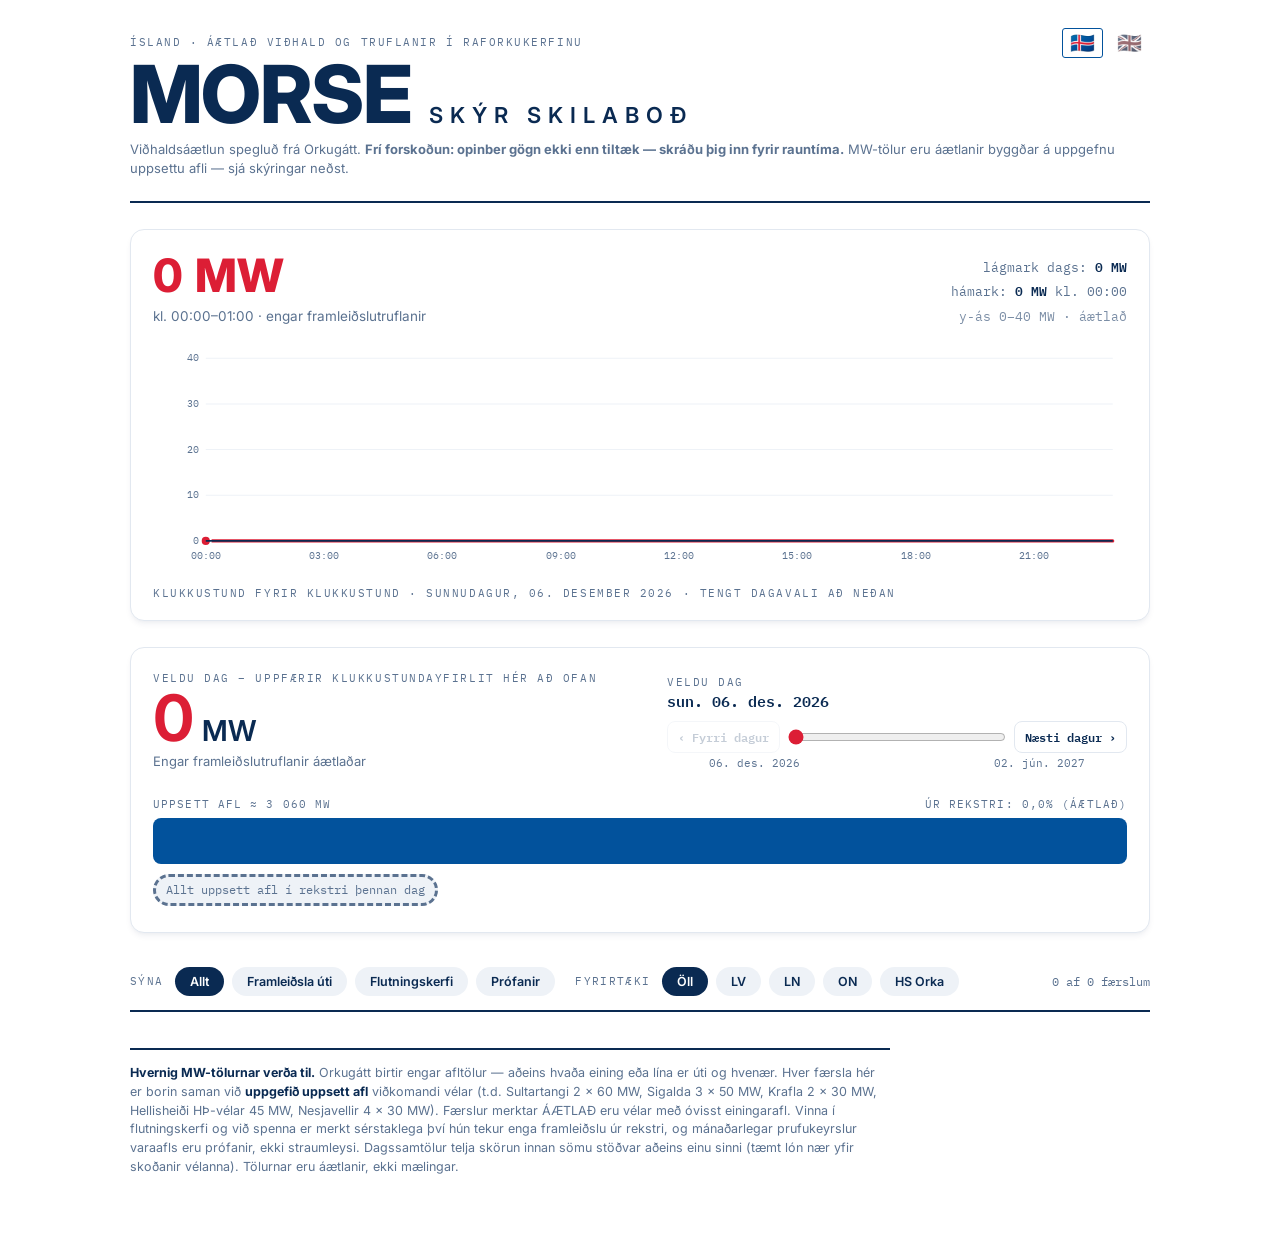
==== static/index.html @ d3d0fbfe "Add files via upload" ====
<!DOCTYPE html>
<html lang="en">
<head>
<meta charset="UTF-8">
<meta name="viewport" content="width=device-width, initial-scale=1.0">
<title>Morse — Skýr skilaboð</title>
<link rel="preconnect" href="https://fonts.googleapis.com">
<link href="https://fonts.googleapis.com/css2?family=Source+Serif+4:opsz,wght@8..60,600;8..60,700&family=Inter:wght@400;500;600;700;800&family=IBM+Plex+Mono:wght@400;500;600&display=swap" rel="stylesheet">
<style>
:root{
  /* Icelandic flag: blue #02529C, red #DC1E35, white */
  --ice:#FFFFFF;          /* white page background */
  --panel:#FFFFFF;        /* flag-white boxes */
  --basalt:#0A2A52;       /* dark blue text */
  --steam:#5B7290;        /* muted blue-grey text */
  --line:#E2E8F0;         /* soft neutral border */
  --line-soft:#EEF2F7;    /* even softer, for chart grids */
  --chip-bg:#EEF2F7;      /* unselected chip background */
  --hydro:#02529C;        /* flag blue */
  --hydro-soft:#EAF1FA;   /* softened blue tint for callouts */
  --magma:#DC1E35;        /* flag red */
  --magma-soft:#FCE9EC;   /* softened red tint for callouts */
  --moss:#02529C;         /* status accents fold into flag blue */
  --moss-soft:#EAF1FA;
  --shadow:0 4px 6px -1px rgba(10,42,82,.06),0 2px 4px -2px rgba(10,42,82,.04);
  --radius:14px;
  --mono:'IBM Plex Mono',monospace;
  --brand:'Source Serif 4',Georgia,serif;   /* logo wordmark only */
  --sans:'Inter',system-ui,-apple-system,sans-serif;
  --disp:'Inter',system-ui,-apple-system,sans-serif;  /* big glanceable numbers */
}
*{box-sizing:border-box;margin:0;padding:0}
html{scroll-behavior:smooth}
body{background:var(--ice);color:var(--basalt);font-family:var(--sans);font-size:16px;line-height:1.5}
.wrap{max-width:1060px;margin:0 auto;padding:0 20px 80px}

/* ---------- header ---------- */
header{padding:34px 0 22px;border-bottom:2px solid var(--basalt);position:relative}
.topbar{position:absolute;top:28px;right:0;display:flex;align-items:center;gap:14px;flex-wrap:wrap;justify-content:flex-end;max-width:78%}
.langsw{display:flex;gap:6px}
.langsw button{font-size:20px;line-height:1;padding:4px 7px;border:1.5px solid transparent;background:#fff;cursor:pointer;border-radius:3px;filter:grayscale(.65);opacity:.7}
.langsw button.on{border-color:var(--hydro);filter:none;opacity:1}
.langsw button:hover{filter:none;opacity:1}
.eyebrow{font-family:var(--mono);font-size:11px;letter-spacing:.14em;text-transform:uppercase;color:var(--steam)}
h1{display:flex;align-items:baseline;flex-wrap:wrap;column-gap:18px;row-gap:2px;margin-top:6px}
.logo-main{font-family:var(--disp);font-weight:800;font-size:clamp(40px,13vw,80px);line-height:.92;letter-spacing:-.02em;color:var(--basalt);white-space:nowrap}
.logo-sub{font-family:var(--disp);font-weight:600;font-size:clamp(12px,4.2vw,22px);letter-spacing:.32em;color:var(--basalt);text-transform:uppercase;white-space:nowrap}
.src{margin-top:8px;font-size:13px;color:var(--steam)}
.src a{color:var(--hydro)}

/* ---------- access controls (in header) ---------- */
.access{display:flex;flex-wrap:wrap;gap:8px;align-items:center}
.access .mode{font-family:var(--mono);font-size:11px;letter-spacing:.1em;text-transform:uppercase;padding:3px 9px}
.access .mode.free{background:var(--magma-soft);color:var(--magma);border:1px solid var(--magma)}
.access .mode.livem{background:var(--moss-soft);color:var(--moss);border:1px solid var(--moss)}
.access .msg{font-size:12.5px;color:var(--steam)}
.access input{font-family:var(--mono);font-size:12px;padding:6px 10px;border:1px solid var(--line);border-radius:8px;width:130px}
.access button{font-family:var(--mono);font-size:12px;font-weight:600;padding:6px 14px;border:1px solid var(--basalt);border-radius:8px;background:var(--basalt);color:#fff;cursor:pointer}
.access button:hover{background:var(--hydro);border-color:var(--hydro)}
.access .err{color:var(--magma);font-family:var(--mono);font-size:12px}

/* ---------- grid events (auto-narrated) ---------- */
.events{margin-top:26px;background:var(--panel);border:1px solid var(--line);border-radius:var(--radius);box-shadow:var(--shadow);padding:22px}
.events h2{font-family:var(--disp);font-size:20px;font-weight:700;margin-bottom:4px}
.events .sub{font-size:13px;color:var(--steam);margin-bottom:14px}
.evcard{border:1px solid var(--line);border-left:4px solid var(--magma);border-radius:8px;padding:14px 16px;margin-bottom:12px;background:#fff}
.evcard.rise{border-left-color:var(--hydro)}
.evcard .evhead{display:flex;flex-wrap:wrap;gap:10px;align-items:baseline;justify-content:space-between}
.evcard .evtitle{font-family:var(--disp);font-weight:700;font-size:21px}
.evcard.rise .evtitle b{color:var(--hydro)}
.evcard .evtitle b{color:var(--magma)}
.evcard .evtime{font-family:var(--mono);font-size:12px;color:var(--steam)}
.evcard .evbody{font-size:14px;margin-top:6px;line-height:1.55}
.evcard .evsnid{font-family:var(--mono);font-size:12.5px;margin-top:6px;color:var(--basalt)}
.evcard .evnote{margin-top:10px;font-size:13px;padding:12px 16px;border-radius:8px;background:var(--magma-soft);border-left:3px solid var(--magma)}
.evcard .evnote.pending{background:#F4F7FA;border-left-color:var(--line);color:var(--steam)}

/* ---------- notifications table ---------- */
.ntbl{margin-top:26px;background:var(--panel);border:1px solid var(--line);border-radius:var(--radius);box-shadow:var(--shadow);padding:22px}
.ntbl h2{font-family:var(--disp);font-size:20px;font-weight:700;margin-bottom:4px}
.ntbl .sub{font-size:13px;color:var(--steam);margin-bottom:12px}
.ntbl .scroll{max-height:340px;overflow-y:auto;border-top:1.5px solid var(--basalt)}
table.notifs{width:100%;border-collapse:collapse;font-size:13.5px}
table.notifs th{font-family:var(--mono);font-size:10.5px;letter-spacing:.08em;text-transform:uppercase;color:var(--steam);text-align:left;padding:8px 10px 6px;border-bottom:1px solid var(--line);position:sticky;top:0;background:var(--panel)}
table.notifs td{padding:7px 10px;border-bottom:1px solid var(--line);vertical-align:top}
table.notifs td.mono{font-family:var(--mono);font-size:12px;white-space:nowrap}
table.notifs td.lag{font-family:var(--mono);font-size:12px;white-space:nowrap;color:var(--magma);font-weight:600}
table.notifs td.lag.fast{color:var(--moss)}
table.notifs tr:hover td{background:var(--hydro-soft)}
.ntbl .foot2{font-size:11.5px;color:var(--steam);margin-top:8px}

/* ---------- live consumption panel ---------- */
.live{margin-top:26px;background:var(--panel);border:1px solid var(--line);border-radius:var(--radius);box-shadow:var(--shadow);padding:22px 22px 18px}
.live .big{font-family:var(--disp);font-weight:700;font-size:clamp(30px,5vw,44px);line-height:1;color:var(--hydro);font-variant-numeric:tabular-nums}
.live .big small{font-size:.42em;font-weight:600;color:var(--basalt)}
.lcons{fill:none;stroke:var(--hydro);stroke-width:3;stroke-linejoin:round;stroke-linecap:round}
.lconsarea{fill:var(--hydro);opacity:.08}
.notifline{stroke:var(--magma);stroke-width:1.5;stroke-dasharray:3 3}
.notifdot{fill:var(--magma);stroke:#fff;stroke-width:1.5;cursor:pointer}
.livedot{fill:var(--hydro);stroke:#fff;stroke-width:2;pointer-events:none}
.live .peak{font-family:var(--mono);font-size:12px;color:var(--steam);text-align:right}
.live .peak b{color:var(--hydro)}

/* ---------- hourly day profile ---------- */
.h48{margin-top:26px;background:var(--panel);border:1px solid var(--line);border-radius:var(--radius);box-shadow:var(--shadow);padding:22px 22px 18px}
.h48-head{display:flex;flex-wrap:wrap;gap:14px;align-items:flex-start;justify-content:space-between}
.belowchart{margin-top:12px}
.h48 .big{font-family:var(--disp);font-weight:700;font-size:clamp(30px,5vw,44px);line-height:1;color:var(--magma);font-variant-numeric:tabular-nums}
.h48 .big small{font-size:.42em;font-weight:600;color:var(--basalt)}
.h48 .peak{font-family:var(--mono);font-size:12px;color:var(--steam);text-align:right}
.h48 .peak b{color:var(--magma)}
.metric-row{display:flex;flex-wrap:wrap;justify-content:space-between;align-items:flex-start;gap:24px 32px}
.hero{min-width:230px}
.hero .val{font-family:var(--disp);font-weight:800;font-size:clamp(30px,4.8vw,46px);line-height:1;color:var(--basalt);font-variant-numeric:tabular-nums;white-space:nowrap}
.live .hero .val{color:var(--hydro)}
.h48 .hero .val{color:var(--magma)}
.hero .sub{font-family:var(--sans);font-size:13.5px;color:var(--steam);margin-top:8px}
.ctx{display:flex;flex-direction:column;gap:6px;text-align:right;font-family:var(--mono);font-size:12.5px;color:var(--steam);white-space:nowrap;padding-top:6px}
.ctx b{color:var(--basalt);font-weight:600;font-variant-numeric:tabular-nums}
.ctx .ctx-note{color:var(--steam);opacity:.8}
.chart-wrap{margin-top:14px;position:relative}
.chart-wrap svg{display:block;width:100%;height:auto}
.hgrid{stroke:var(--line-soft);stroke-width:1}
.larea{fill:var(--magma);opacity:.10}
.lpath{fill:none;stroke:var(--magma);stroke-width:3;stroke-linejoin:round;stroke-linecap:round}
.hhit{fill:transparent;cursor:crosshair}
.hdot{fill:var(--magma);stroke:#fff;stroke-width:2;pointer-events:none}
.axlbl{font-family:var(--mono);font-size:10px;fill:var(--steam)}
.aylbl{font-family:var(--mono);font-size:10px;fill:var(--steam)}
.daylbl{font-family:var(--mono);font-size:11px;font-weight:600;fill:var(--basalt);letter-spacing:.08em}
.htip{font-family:var(--mono);font-size:12.5px;margin-top:10px;min-height:20px;color:var(--basalt)}
.htip b{color:var(--magma)}
.htip .stns{color:var(--steam)}

/* ---------- scrubber panel ---------- */
.now{margin-top:26px;background:var(--panel);border:1px solid var(--line);border-radius:var(--radius);box-shadow:var(--shadow);padding:22px 22px 26px}
.now-head{display:flex;flex-wrap:wrap;gap:18px;align-items:flex-end;justify-content:space-between}
.readout .lbl{font-family:var(--mono);font-size:11px;letter-spacing:.14em;text-transform:uppercase;color:var(--steam)}
.readout .big{font-family:var(--disp);font-weight:700;font-size:clamp(40px,7vw,64px);line-height:1;color:var(--magma);font-variant-numeric:tabular-nums}
.readout .big small{font-size:.45em;font-weight:600;color:var(--basalt)}
.readout .sub{font-size:13px;color:var(--steam);margin-top:2px}
.scrub{flex:1;min-width:260px;max-width:460px}
.scrub .date{font-family:var(--mono);font-weight:600;font-size:15px}
.scrub input[type=range]{width:100%;margin-top:8px;accent-color:var(--magma);cursor:pointer}
.scrub .ends{display:flex;justify-content:space-between;font-family:var(--mono);font-size:11px;color:var(--steam);margin-top:2px;padding:0 42px}
.sliderline{display:flex;align-items:center;gap:8px;margin-top:8px}
.sliderline input[type=range]{flex:1;margin:0;accent-color:var(--magma);cursor:pointer}
.stepbtn{font-family:var(--mono);font-weight:600;font-size:12px;line-height:1;padding:0 10px;height:32px;white-space:nowrap;border:1px solid var(--line);border-radius:8px;background:#fff;color:var(--basalt);cursor:pointer;flex:none}
.stepbtn:hover{border-color:var(--magma);color:var(--magma)}
.stepbtn:active{background:var(--magma-soft)}
.stepbtn:disabled{opacity:.35;cursor:default;border-color:var(--line);color:var(--steam)}

/* capacity band — the signature */
.band-lbl{display:flex;justify-content:space-between;font-family:var(--mono);font-size:11px;letter-spacing:.1em;text-transform:uppercase;color:var(--steam);margin:24px 0 6px}
.band{position:relative;height:46px;background:var(--hydro);border-radius:8px;overflow:hidden}
.band .seg{position:absolute;top:0;height:100%;background:var(--magma);transition:left .25s,width .25s}
.band .seg:hover{filter:brightness(1.1)}
.band-legend{display:flex;flex-wrap:wrap;gap:8px;margin-top:10px}
.band-legend .chip{font-family:var(--mono);font-size:12px;padding:4px 10px;border-radius:9999px;background:var(--chip-bg);transition:opacity .25s}
.band-legend .chip b{color:var(--magma)}
.band-legend .none{color:var(--steam);border-style:dashed}

/* ---------- filters ---------- */
.filters{display:flex;flex-wrap:wrap;gap:8px;margin:34px 0 14px;align-items:center}
.filters .flbl{font-family:var(--mono);font-size:11px;letter-spacing:.12em;text-transform:uppercase;color:var(--steam);margin-right:4px}
.fbtn{font-family:var(--sans);font-weight:600;font-size:12.5px;padding:7px 15px;border:none;border-radius:9999px;background:var(--chip-bg);color:var(--basalt);cursor:pointer;transition:background .15s,color .15s}
.fbtn:hover{background:var(--hydro-soft)}
.fbtn.on{background:var(--basalt);color:#fff}
.fbtn.on:hover{background:var(--basalt)}
.count{margin-left:auto;font-family:var(--mono);font-size:12px;color:var(--steam)}

/* ---------- outage list ---------- */
.list{border-top:2px solid var(--basalt)}
.row{display:grid;grid-template-columns:86px 1fr 200px;gap:16px;padding:14px 0;border-bottom:1px solid var(--line);background:transparent;transition:background .15s}
.row:hover{background:var(--hydro-soft)}
.row.dim{opacity:.45}
.kks{font-family:var(--mono)}
.kks .code{display:inline-block;font-weight:600;font-size:14px;padding:2px 7px;background:var(--basalt);color:#fff}
.kks .nm{display:block;font-size:11px;color:var(--steam);margin-top:5px;line-height:1.3}
.mid .t{font-weight:600;font-size:15px}
.mid .when{font-family:var(--mono);font-size:12.5px;color:var(--steam);margin-top:3px}
.mid .when b{color:var(--basalt);font-weight:500}
.tags{margin-top:7px;display:flex;flex-wrap:wrap;gap:6px}
.tag{font-family:var(--mono);font-size:10.5px;letter-spacing:.05em;text-transform:uppercase;padding:3px 8px;border-radius:6px;color:var(--steam);background:var(--chip-bg)}
.tag.live{border-color:var(--moss);color:var(--moss);background:var(--moss-soft)}
.tag.done{border-color:var(--line);color:var(--steam);text-decoration:line-through}
.mw{text-align:right}
.mw .val{font-family:var(--disp);font-weight:800;font-size:24px;line-height:1;font-variant-numeric:tabular-nums}
.mw .val.out{color:var(--magma)}
.mw .val.zero{color:var(--steam);font-size:15px;font-weight:600}
.mw .why{display:block;font-size:11.5px;color:var(--steam);margin-top:4px;line-height:1.35}
.mw .est{font-family:var(--mono);font-size:10px;color:var(--magma);letter-spacing:.06em}
.mw .cap{font-family:var(--mono);font-size:10.5px;color:var(--steam);margin-top:2px}

.foot{margin-top:36px;padding-top:14px;border-top:2px solid var(--basalt);font-size:12.5px;color:var(--steam);max-width:760px}
.foot b{color:var(--basalt)}

@media(max-width:840px){
  .topbar{position:static;margin-top:12px;justify-content:flex-start;max-width:100%}
}
@media(max-width:680px){
  .row{grid-template-columns:70px 1fr;grid-template-rows:auto auto}
  .mw{grid-column:2;text-align:left;margin-top:4px}
  .now-head{flex-direction:column;align-items:stretch}
}
@media(prefers-reduced-motion:reduce){*{transition:none!important}}
</style>
</head>
<body>
<div class="wrap">

<header>
  <div class="topbar">
    <div class="access" id="accessBar" style="display:none">
      <span class="mode" id="accessMode">…</span>
      <span class="msg" id="accessMsg"></span>
      <span id="loginBox" style="display:none">
        <input type="password" id="pw" placeholder="aðgangsorð">
        <button id="loginBtn">Opna rauntíma</button>
        <span class="err" id="loginErr"></span>
      </span>
      <button id="logoutBtn" class="lgout" style="display:none">Útskrá</button>
    </div>
    <div class="langsw"><button id="langIS" title="Íslenska">🇮🇸</button><button id="langEN" title="English">🇬🇧</button></div>
  </div>
  <div class="eyebrow" data-i18n="eyebrow"></div>
  <h1><div class="logo-main" id="mt1">MORSE</div><div class="logo-sub" id="mt2">SKÝR SKILABOÐ</div></h1>
  <div class="src"><span data-i18n="src1"></span> <b id="stamp">…</b> <span data-i18n="src2"></span></div>
</header>

<section class="live" id="livePanel" style="display:none">
  <div class="metric-row">
    <div class="hero">
      <div class="val" id="liveHeroVal">–</div>
      <div class="sub" id="liveHeroSub"></div>
    </div>
    <div class="ctx" id="liveCtx"></div>
  </div>
  <div class="chart-wrap" id="liveWrap"></div>
  <div class="eyebrow belowchart"><span data-i18n="liveEye1"></span> <span style="color:var(--magma)">◆</span> <span data-i18n="liveEye2"></span></div>
</section>

<section class="events" id="eventsPanel" style="display:none">
  <h2 data-i18n="evH2"></h2>
  <div class="sub" data-i18n="evSub"></div>
  <div id="evCards"></div>
</section>

<section class="ntbl" id="notifPanel" style="display:none">
  <h2 data-i18n="ntH2"></h2>
  <div class="sub" data-i18n="ntSub"></div>
  <div class="scroll"><table class="notifs"><thead>
    <tr><th data-i18n="thOcc"></th><th data-i18n="thPub"></th><th data-i18n="thLag"></th><th data-i18n="thNot"></th></tr>
  </thead><tbody id="notifRows"></tbody></table></div>
  <div class="foot2" id="notifFoot"></div>
</section>

<section class="h48">
  <div class="metric-row">
    <div class="hero">
      <div class="val" id="h48HeroVal">–</div>
      <div class="sub" id="h48HeroSub"></div>
    </div>
    <div class="ctx" id="h48Ctx"></div>
  </div>
  <div class="chart-wrap" id="chartWrap"></div>
  <div class="eyebrow belowchart"><span data-i18n="hourly1"></span> <span id="h48from"></span><span data-i18n="hourly2"></span></div>
</section>

<section class="now">
  <div class="now-head">
    <div class="readout">
      <div class="lbl" data-i18n="dayPanelLbl"></div>
      <div class="big"><span id="mwOut">0</span><small> MW</small></div>
      <div class="sub" id="mwSub"></div>
    </div>
    <div class="scrub">
      <div class="lbl" style="font-family:var(--mono);font-size:11px;letter-spacing:.14em;text-transform:uppercase;color:var(--steam)" data-i18n="pickDay"></div>
      <div class="date" id="dateLbl"></div>
      <div class="sliderline">
        <button class="stepbtn" id="dayPrev" data-i18n="prevDay"></button>
        <input type="range" id="daySlider" min="0" max="178" value="0" aria-label="Select date">
        <button class="stepbtn" id="dayNext" data-i18n="nextDay"></button>
      </div>
      <div class="ends"><span id="endL"></span><span id="endR"></span></div>
    </div>
  </div>

  <div class="band-lbl"><span data-i18n="installed"></span><span id="bandPct"></span></div>
  <div class="band" id="band" role="img" aria-label="Share of national installed capacity offline"></div>
  <div class="band-legend" id="bandLegend"></div>
</section>

<div class="filters" id="filters">
  <span class="flbl" data-i18n="showLbl"></span>
  <button class="fbtn on" data-f="all" data-i18n="fAll"></button>
  <button class="fbtn" data-f="gen" data-i18n="fGen"></button>
  <button class="fbtn" data-f="grid" data-i18n="fGrid"></button>
  <button class="fbtn" data-f="test" data-i18n="fTest"></button>
  <span class="flbl" style="margin-left:12px" data-i18n="coLbl"></span>
  <button class="fbtn on" data-c="all" data-i18n="fAllCo"></button>
  <button class="fbtn" data-c="LV">LV</button>
  <button class="fbtn" data-c="LN">LN</button>
  <button class="fbtn" data-c="ON">ON</button>
  <button class="fbtn" data-c="HSO">HS Orka</button>
  <span class="count" id="count"></span>
</div>

<div class="list" id="list"></div>

<div class="foot" id="bigFoot"></div>

</div>
<script>
/* ---------------- i18n: Icelandic default, English via flag ---------------- */
let LANG=(function(){try{return localStorage.getItem("morse_lang")||"is"}catch(e){return "is"}})();
const LOC=()=>LANG==="is"?"is-IS":"en-GB";
const IS_MONTHS=["janúar","febrúar","mars","apríl","maí","júní","júlí","ágúst","september","október","nóvember","desember"];
const IS_MONTHS_SHORT=["jan.","feb.","mar.","apr.","maí","jún.","júl.","ágú.","sep.","okt.","nóv.","des."];
const IS_WEEKDAYS=["sunnudagur","mánudagur","þriðjudagur","miðvikudagur","fimmtudagur","föstudagur","laugardagur"];
const IS_WEEKDAYS_SHORT=["sun.","mán.","þri.","mið.","fim.","fös.","lau."];
const hh2=n=>String(n).padStart(2,"0");
/* Manual Icelandic formatter — browsers here have proven unreliable at
   rendering is-IS month names (they fall back to English "Jul" etc.),
   so Icelandic dates are always built by hand instead of trusting
   toLocaleDateString/toLocaleString for month/weekday names. */
function fmtDate(d,opts={}){
 if(LANG!=="is"){
  if(opts.hour){const o={...opts,hour:"2-digit",minute:"2-digit",hour12:false};return d.toLocaleString(LOC(),o);}
  return d.toLocaleDateString(LOC(),opts);
 }
 const parts=[];
 if(opts.weekday==="long")parts.push(IS_WEEKDAYS[d.getDay()]+",");
 else if(opts.weekday==="short")parts.push(IS_WEEKDAYS_SHORT[d.getDay()]);
 const day=opts.day==="2-digit"?hh2(d.getDate()):d.getDate();
 const month=opts.month==="long"?IS_MONTHS[d.getMonth()]:IS_MONTHS_SHORT[d.getMonth()];
 parts.push(`${day}.`,month);
 if(opts.year)parts.push(String(d.getFullYear()));
 let s=parts.join(" ");
 if(opts.hour)s+=(opts.year?",":"")+" kl. "+hh2(d.getHours())+":"+hh2(d.getMinutes());
 return s;
}
function fmtTime(d){return LANG==="is"?hh2(d.getHours())+":"+hh2(d.getMinutes()):d.toLocaleTimeString(LOC(),{hour:"2-digit",minute:"2-digit",hour12:false});}
/* Manual number formatter — same rationale as fmtDate: don't trust the
   browser's is-IS number grouping. Icelandic uses "." for thousands and
   "," for the decimal mark (the opposite of English). */
function fmtNum(value,decimals=0){
 if(value==null||isNaN(value))return "–";
 const neg=value<0; value=Math.abs(value);
 const [intPart,decPart]=value.toFixed(decimals).split(".");
 const grouped=intPart.replace(/\B(?=(\d{3})+(?!\d))/g, LANG==="is"?".":",");
 const out=grouped+(decPart?(LANG==="is"?",":".")+decPart:"");
 return (neg?"-":"")+out;
}
const I18N={ /* [íslenska, English] */
 eyebrow:["Ísland · áætlað viðhald og truflanir í raforkukerfinu","Iceland · planned grid & plant outages"],
 src1:["Viðhaldsáætlun spegluð frá Orkugátt.","Outage schedule mirrored from the Orkugátt portal ·"],
 src2:["MW-tölur eru áætlanir byggðar á uppgefnu uppsettu afli — sjá skýringar neðst.","MW impact figures are added estimates from publicly listed unit capacities — see notes below."],
 ntH2:["Tilkynningar stjórnstöðvar — atvik og birting","Control-room events — occurred vs published"],
 ntSub:["Tilkynningar frá stjórnstöð Landsnets · „Töf“ sýnir hve langan tíma tók að birta atvikið á vef þeirra (mælt af vöktun þessarar síðu).","Tilkynningar frá stjórnstöð · \"Lag\" is how long Landsnet took to publish the event on their page (measured by this site's monitor)."],
 thOcc:["Atvik","Occurred"],thPub:["Birt","Published"],thLag:["Töf","Lag"],thNot:["Tilkynning","Notification"],
 notifFoot:["Færslur eldri en vöktunin sjálf sýna innlestrartíma safnsins sem „birt“ og töf þeirra er því ekki marktæk.","Entries older than the monitor itself show the archive-import moment as \"published\", so their lag is not meaningful."],
 notifFootDelayed:["Frí forskoðun: atvik birtast aðeins þegar þau eru orðin eldri en","Free preview: events shown only once older than"],
 hoursWord:["klst.","hours"],
 liveEye1:["Heildarflutningur · rauntími · síðustu 12 klst ·","Heildarflutningur · live · last 12 hours ·"],
 liveEye2:["= tilkynning frá stjórnstöð","= control-room notification"],
 liveUnit:["MW heildarflutningur","MW total flow"],
 ltipDefault:["Færðu músina yfir línuna fyrir gildi · yfir ◆ fyrir tilkynningu.","Hover the line for values · hover a ◆ for the notification."],
 hourly1:["Klukkustund fyrir klukkustund ·","Hour by hour ·"],
 hourly2:[" · tengt dagavali að neðan"," · linked to the day picker below"],
 peakUnit:["MW hámark úr rekstri","MW peak offline"],
 htipDefault:["Færðu músina yfir línuna fyrir sundurliðun eftir klukkustundum.","Hover the line for the hourly breakdown."],
 dayPanelLbl:["Veldu dag – uppfærir klukkustundayfirlit hér að ofan","Pick a day — updates the hourly view above"],
 pickDay:["Veldu dag","Pick a day"],
 prevDay:["‹ Fyrri dagur","‹ Previous day"],nextDay:["Næsti dagur ›","Next day ›"],
 installed:["Uppsett afl ≈ 3 060 MW","Installed capacity ≈ 3 060 MW"],
 showLbl:["Sýna","Show"],fAll:["Allt","All"],fGen:["Framleiðsla úti","Generation offline"],
 fGrid:["Flutningskerfi","Grid / transmission"],fTest:["Prófanir","Tests & trials"],
 coLbl:["Fyrirtæki","Company"],fAllCo:["Öll","All"],
 sys_V:["Vinnsla","Generation"],sys_F:["Flutningur","Transmission"],sys_D:["Dreifing","Distribution"],sys_B:["Blandað","Mixed"],
 st_live:["Hafin","In progress"],st_prep:["Í undirbúningi","In preparation"],st_prepdone:["Undirbúningi lokið","Prep complete"],st_done:["Lokið","Finished"],
 why_grid:["Vinna í flutningskerfi — engin framleiðsla úti","Grid work — no generation offline"],
 why_dist:["Vinna í dreifikerfi — engin framleiðsla úti","Distribution work — no generation offline"],
 why_xfmr:["Spennir / rofabúnaður — ekki bein framleiðsluskerðing","Transformer / switchgear — no direct generation loss"],
 why_test:["Prufukeyrsla varaafls — ekki straumleysi","Backup-generator test run — not an outage"],
 why_trial:["Vél í prófunarrekstri — afl á leið til baka","Unit in trial operation — capacity being returned"],
 stationOff:["Öll stöðin úr rekstri","Entire station offline"],
 unitOff:["Vél úr rekstri","Generating unit offline"],
 mwUnknown:["MW óþekkt","MW unknown"],
 unknownWhy:["Framleiðsluvinna — vél ekki auðkennd; utan samtalna","Generation work — unit not identified; excluded from totals"],
 estLabel:["ÁÆTLAÐ · afl vélar óvíst","EST · unit rating uncertain"],
 stationTotal:["uppsett afl stöðvar","station total"],
 ofWord:["af","of"],entriesWord:["færslum","entries"],
 u_h:["klst","h"],u_days:["dagar","days"],u_months:["mán","months"],u_min:["mín","min"],
 allInService:["Allt uppsett afl í rekstri þennan dag","All generating capacity in service on this day"],
 offlinePct:["úr rekstri","offline"],estWord:["áætlað","est."],
 stationsAffected:["stöðvar fyrir áhrifum · áætlanir","stations affected · estimates"],
 stationAffected1:["stöð fyrir áhrifum · áætlanir","station affected · estimates"],
 noGenSched:["Engar framleiðslutruflanir áætlaðar","No generation outages scheduled"],
 dayLow:["lágmark dags","day low"],peakWord:["hámark","peak"],atWord:["kl.","at"],yaxis:["y-ás","y-axis"],
 low12:["12 klst. lágmark","12 h low"],high12:["12 klst. hámark","12 h high"],updatedWord:["uppfært","updated"],
 notif1:["tilkynning","notification"],notifN:["tilkynningar","notifications"],
 mwOffline:["MW úr rekstri","MW offline"],noGenOut:["engar framleiðslutruflanir","no generation outages"],
 totalFlow:["MW heildarflutningur","MW total flow"],
 staleWarn1:["⚠ síðasta mæling","⚠ last reading"],staleWarn2:["gömul — gagnaveita gæti verið frosin","old — feed may be frozen"],
 preview1:["FRÍ FORSKOÐUN — seinkað um","FREE PREVIEW — delayed"],preview2:["klst · skráðu þig inn fyrir rauntíma","h · log in for live"],
 modeFree:["FRÍ FORSKOÐUN","FREE PREVIEW"],modeLive:["RAUNTÍMI","LIVE"],
 msgLive:["Þú sérð rauntímagögn.","You are seeing real-time data."],
 msgFree1:["Öll gögn á síðunni eru seinkuð um","All data on this page is delayed"],
 msgFree2:["klst. Opnaðu fyrir rauntíma:","hours. Unlock for live data:"],
 pwPlaceholder:["aðgangsorð","access password"],unlockBtn:["Opna rauntíma","Unlock live"],logoutBtn:["Útskrá","Log out"],
 wrongPw:["rangt aðgangsorð","wrong password"],loginUnavail:["innskráning ekki tiltæk","login unavailable"],
 archImport:["(safnhleðsla)","(archive import)"],
 stampDelayed:["FRÍ FORSKOÐUN (72 klst seinkun) · ","FREE PREVIEW (72 h delay) · "],
 stampFetched:["Gögn uppfærð","data fetched"],
 stampNoPublic:["Frí forskoðun: opinber gögn ekki enn tiltæk — skráðu þig inn fyrir rauntíma.","Free preview: public outage data not yet available — log in for live."],
 stampFallback:["Innbyggt afrit frá 6. júlí 2026 (data.json ekki tiltækt).","Built-in snapshot of 06 Jul 2026 (live data.json unavailable)."],
 heroLiveLbl:["Heildarflutningur á rauntíma","Total flow, live"],
 heroAtLbl:["Heildarflutningur","Total flow"],
 refValueLbl:["Viðmiðunargildi","Reference value"],
 evH2:["Atburðir í kerfinu — sjálfvirk greining","Grid events — automatic analysis"],
 evSub:["Skyndilegar breytingar (≥29 MW á 5 mín) greindar sjálfkrafa út frá heildarflutningi og flutningssniðum kerfisins, tengdar tilkynningum stjórnstöðvar þegar þær birtast.","Sudden changes (≥29 MW in 5 min) detected automatically from total flow and the grid\u2019s transmission-corridor (snið) cuts, linked to control-room notifications when they appear."],
 evDrop:["Fall","Drop"],evRise:["Hækkun","Rise"],
 evOver:["á","over"],evMin:["mín","min"],
 evMovers:["Mest hreyfing","Largest movers"],
 evLockstep:["hreyfðust samstíga — bendir til einnar stórrar flutningsleiðar","moved in lockstep — points to a single large transfer path"],
 evReversal:["snerist við","reversed direction"],
 evMagSmelter:["Stærðargráða: stóriðja eða stór virkjunareining","Magnitude: smelter-class load or a major generating unit"],
 evMagUnit:["Stærðargráða: stór eining eða álagsþrep","Magnitude: a large unit or load step"],
 evRecovered:["Kerfið jafnaði sig á","System recovered in"],
 evNotifMatch:["Tilkynning stjórnstöðvar","Control-room notification"],
 evNotifLag:["birt","published"],evLater:["síðar","later"],
 evNoNotif:["Engin tilkynning frá Landsneti enn um þennan atburð","No Landsnet notification about this event yet"],
 foot:["<b>Hvernig MW-tölurnar verða til.</b> Orkugátt birtir engar afltölur — aðeins hvaða eining eða lína er úti og hvenær. Hver færsla hér er borin saman við <b>uppgefið uppsett afl</b> viðkomandi vélar (t.d. Sultartangi 2 × 60 MW, Sigalda 3 × 50 MW, Krafla 2 × 30 MW, Hellisheiði HÞ-vélar 45 MW, Nesjavellir 4 × 30 MW). Færslur merktar <span class=\"est\">ÁÆTLAÐ</span> eru vélar með óvisst einingarafl. Vinna í flutningskerfi og við spenna er merkt sérstaklega því hún tekur enga framleiðslu úr rekstri, og mánaðarlegar prufukeyrslur varaafls eru prófanir, ekki straumleysi. Dagssamtölur telja skörun innan sömu stöðvar aðeins einu sinni (tæmt lón nær yfir skoðanir vélanna). Tölurnar eru áætlanir, ekki mælingar.",
  "<b>How the MW labels are made.</b> Orkugátt itself publishes no power figures — only which unit or line is out and when. Each entry here is matched against the <b>publicly listed installed capacity</b> of the affected generating unit (e.g. Sultartangi 2 × 60 MW, Sigalda 3 × 50 MW, Krafla 2 × 30 MW, Hellisheiði HP units 45 MW, Nesjavellir 4 × 30 MW). Entries marked <span class=\"est\">EST</span> are units whose individual rating is uncertain. Transmission-line and transformer work is labelled separately because it removes no generation, and monthly backup-generator runs are tests, not outages. The daily total de-duplicates overlapping work at the same station (a drained reservoir already covers its units' inspections). Values are planning estimates, not measurements."]
};
const t=k=>(I18N[k]||["??","??"])[LANG==="is"?0:1];
function applyLang(){
 document.documentElement.lang=LANG;
 document.querySelectorAll("[data-i18n]").forEach(el=>{el.textContent=t(el.dataset.i18n)});
 const f=document.getElementById("bigFoot");if(f)f.innerHTML=t("foot");
 const pw=document.getElementById("pw");if(pw)pw.placeholder=t("pwPlaceholder");
 const lb=document.getElementById("loginBtn");if(lb)lb.textContent=t("unlockBtn");
 const lo=document.getElementById("logoutBtn");if(lo)lo.textContent=t("logoutBtn");
 document.getElementById("langIS").classList.toggle("on",LANG==="is");
 document.getElementById("langEN").classList.toggle("on",LANG==="en");
}
function setLang(l){
 LANG=l;try{localStorage.setItem("morse_lang",l)}catch(e){}
 applyLang();renderAccessTexts();renderList();loadNotifTable();loadLive();loadEvents();
}
document.getElementById("langIS").onclick=()=>setLang("is");
document.getElementById("langEN").onclick=()=>setLang("en");
applyLang();

/* ---------------- data ---------------- */
const NAMES={SUL:"Sultartangi",KRA:"Krafla",VAF:"Vatnsfell",SVA:"Svartsengi",VM5:"Vestm.–strengur 5",VM4:"Vestm.–strengur 4",FL4:"Fljótsdalslína 4",TO1:"Þorlákshafnarlína 1",NE1:"Nesjavallalína 1",HEL:"Hellisheiði",HAM:"Hamranes",BUR:"Búrfell",LJO:"Ljósafoss",REY:"Reykjanes",STU:"Stuðlar",SIG:"Sigalda",SI3:"Sigöldulína 3",BOL:"Bolungarvík",DAL:"Dalvík",KOP:"Kópasker",VEM:"Vestmannaeyjar",VOG:"Vogaskeið",RIM:"Rimakot",GEH:"Geitháls",VP1:"Vopnafjarðarlína 1",BAK:"Bakki",LF1:"Lagarfosslína 1",NES:"Nesjavellir",HO1:"Hólalína 1",MJ1:"Mjólkárlína 1",GE1:"Geiradalslína 1",BLA:"Blanda",HRA:"Hrauneyjafoss",VAT:"Vatnshamrar",BD1:"Breiðadalslína 1"};
const STATION_CAP={SUL:120,KRA:60,VAF:90,SVA:75,HEL:303,BUR:270,SIG:150,LJO:15,REY:100,NES:120,BLA:150,HRA:210};
/* cat: unit | station | xfmr | grid | dist | test | trial */
const FALLBACK=[
 {k:"SUL",t:"SUL_V2 Víkkun aðrennslisgangna",s:"2026-03-24T08:00",e:"2026-10-09T16:00",sys:"V",co:"LV",st:"live",cat:"unit",mw:60},
 {k:"SUL",t:"SUL_V1 Víkkun aðrennslisgangna",s:"2026-03-24T08:00",e:"2026-10-09T16:00",sys:"V",co:"LV",st:"live",cat:"unit",mw:60},
 {k:"KRA",t:"Úttekt á vél nr.1 í KRA vegna stjórnkerfisútskipta",s:"2026-05-02T10:00",e:"2026-07-10T12:00",sys:"V",co:"LV",st:"live",cat:"unit",mw:30},
 {k:"KRA",t:"Úttekt á vél nr.2 í KRA vegna stjórnkerfisútskipta",s:"2026-05-03T10:00",e:"2026-09-14T09:00",sys:"V",co:"LV",st:"live",cat:"unit",mw:30},
 {k:"KRA",t:"KRA 132 kV — Endurnýjun stjórn- og varnarbúnaðar",s:"2026-05-11T08:00",e:"2026-07-10T18:00",sys:"F",co:"LN",st:"live",cat:"grid"},
 {k:"VAF",t:"VAF_V1 Ástandsskoðun",s:"2026-05-11T13:00",e:"2026-08-04T08:00",sys:"V",co:"LV",st:"live",cat:"unit",mw:45},
 {k:"VAF",t:"VAF_V2 Ástandsskoðun",s:"2026-05-11T13:00",e:"2026-07-23T12:00",sys:"V",co:"LV",st:"live",cat:"unit",mw:45},
 {k:"VAF",t:"VAF_Lón tómt — vinna Þórislokur",s:"2026-05-13T08:00",e:"2026-07-10T16:00",sys:"V",co:"LV",st:"live",cat:"station",mw:90},
 {k:"SUL",t:"SUL_SP2 Ástandsskoðun",s:"2026-05-19T13:00",e:"2026-08-04T09:00",sys:"B",co:"LN+LV",st:"live",cat:"xfmr"},
 {k:"SVA",t:"SVA1 (SVAE) Upptekt",s:"2026-05-31T14:00",e:"2026-07-10T16:00",sys:"V",co:"HSO",st:"live",cat:"unit",mw:30,est:1},
 {k:"VM5",t:"VM5: Vinna við þveranir á hafsbotni",s:"2026-06-09T09:00",e:"2026-07-10T16:00",sys:"F",co:"LN",st:"live",cat:"grid"},
 {k:"VM4",t:"VM4: Vinna við þveranir á hafsbotni",s:"2026-06-10T09:00",e:"2026-07-10T16:00",sys:"F",co:"LN",st:"live",cat:"grid"},
 {k:"SUL",t:"SUL SU2 úr rekstri",s:"2026-06-22T10:00",e:"2026-07-10T12:00",sys:"F",co:"LN",st:"live",cat:"grid"},
 {k:"FL4",t:"FL4 úr rekstri vegna vinnu undir línu",s:"2026-06-25T08:00",e:"2026-07-06T17:00",sys:"F",co:"LN",st:"live",cat:"grid"},
 {k:"TO1",t:"TO1: Þverun jarðstrengs TO2 við tengivirki TOR",s:"2026-07-01T00:00",e:"2026-07-17T00:00",sys:"F",co:"LN",st:"prep",cat:"grid"},
 {k:"VAF",t:"VAF_SP2 Ástandsskoðun",s:"2026-07-01T13:00",e:"2026-07-07T16:00",sys:"B",co:"LN+LV",st:"live",cat:"xfmr"},
 {k:"NE1",t:"NE1 úr rekstri vegna jarðvinnu",s:"2026-07-02T08:30",e:"2026-07-23T16:30",sys:"F",co:"LN",st:"live",cat:"grid"},
 {k:"HEL",t:"HEL vélar 3 og 4 — endurnýja gegnumtök spennis",s:"2026-07-02T09:00",e:"2026-07-22T15:00",sys:"V",co:"ON",st:"live",cat:"unit",mw:90,note:"2 × 45 MW units"},
 {k:"TO1",t:"TO1: Vinna undir línu við Þrengslaveg",s:"2026-07-02T10:00",e:"2026-07-17T00:00",sys:"F",co:"LN",st:"done",cat:"grid"},
 {k:"HAM",t:"FH1 úr rekstri að beiðni Furu",s:"2026-07-02T11:00",e:"2026-07-09T11:00",sys:"F",co:"LN",st:"done",cat:"grid"},
 {k:"SVA",t:"SVA3 (OV6): Vikustopp",s:"2026-07-05T14:00",e:"2026-07-10T16:00",sys:"V",co:"HSO",st:"prep",cat:"unit",mw:35,est:1},
 {k:"BUR",t:"BUR1 V5 — Vinna við vélaspenni",s:"2026-07-06T08:00",e:"2026-07-08T16:00",sys:"V",co:"LV",st:"prep",cat:"unit",mw:45},
 {k:"BUR",t:"BUR1 V6 — Vinna við vélaspenni",s:"2026-07-06T08:00",e:"2026-07-08T16:00",sys:"V",co:"LV",st:"prep",cat:"unit",mw:45},
 {k:"BUR",t:"BUR1 VSP3",s:"2026-07-06T08:00",e:"2026-07-08T16:00",sys:"V",co:"LV",st:"prep",cat:"xfmr"},
 {k:"KRA",t:"KRA_SP2 úttekt v. viðhalds",s:"2026-07-06T10:00",e:"2026-08-28T09:00",sys:"B",co:"LN+LV",st:"live",cat:"xfmr"},
 {k:"KRA",t:"KRA — Færsla á 11 kV tengingu milli LV og LN",s:"2026-07-06T13:00",e:"2026-07-13T13:00",sys:"D",co:"LV",st:"prep",cat:"dist"},
 {k:"FL4",t:"FL4 — Færsla",s:"2026-07-07T08:00",e:"2026-07-10T18:00",sys:"F",co:"LN",st:"prep",cat:"grid"},
 {k:"LJO",t:"LJO V2 — Rafali og kolahreinsun",s:"2026-07-07T08:00",e:"2026-07-07T17:00",sys:"V",co:"LV",st:"prep",cat:"unit",mw:4,est:1},
 {k:"SVA",t:"SVAF (OV6): Lokafrágangur á GIS felti",s:"2026-07-07T10:00",e:"2026-07-10T15:00",sys:"V",co:"HSO",st:"prep",cat:"xfmr"},
 {k:"KRA",t:"KRA — uppsetning spennuspennis á hringtein",s:"2026-07-07T10:00",e:"2026-07-08T17:00",sys:"F",co:"LN",st:"prepdone",cat:"grid"},
 {k:"REY",t:"REY SP4 vélaspennir — úttekt",s:"2026-07-07T15:00",e:"2026-07-10T15:00",sys:"V",co:"HSO",st:"prep",cat:"unit",mw:50,est:1,note:"unit transformer — likely takes one 50 MW turbine out"},
 {k:"KRA",t:"KRA 11 kV teinn úr rekstri vegna ástandsskoðunar",s:"2026-07-09T10:00",e:"2026-07-09T14:00",sys:"F",co:"LN",st:"prep",cat:"grid"},
 {k:"KRA",t:"Prófunarrekstur á vél nr.1 í KRA (stjórnkerfisútskipti)",s:"2026-07-10T12:00",e:"2026-07-20T12:00",sys:"V",co:"LV",st:"prep",cat:"trial"},
 {k:"STU",t:"STU — Endurnýjun jarðvegsyfirborðs",s:"2026-07-13T13:00",e:"2026-07-24T16:00",sys:"F",co:"LN",st:"prep",cat:"grid"},
 {k:"SIG",t:"SIG_Krókslón tæming — stækkun SIG",s:"2026-07-20T08:00",e:"2026-09-07T16:00",sys:"V",co:"LV",st:"prepdone",cat:"station",mw:150,note:"reservoir drained — whole station"},
 {k:"SIG",t:"SIG_V2 Ástandsskoðun — 12 ára",s:"2026-07-20T08:00",e:"2026-09-07T17:00",sys:"V",co:"LV",st:"prep",cat:"unit",mw:50},
 {k:"SI3",t:"FER: SI3 — tenging í FER",s:"2026-07-20T08:00",e:"2026-08-11T16:00",sys:"F",co:"LN",st:"prep",cat:"grid"},
 {k:"KRA",t:"Úttekt á vél nr.1 í KRA (stjórnkerfisútskipti, síðari)",s:"2026-07-20T12:00",e:"2026-08-07T12:00",sys:"V",co:"LV",st:"prep",cat:"unit",mw:30},
 {k:"SIG",t:"SIG_V3 Ástandsskoðun — 12 ára",s:"2026-07-21T08:00",e:"2026-09-07T17:00",sys:"V",co:"LV",st:"prep",cat:"unit",mw:50},
 {k:"SIG",t:"SIG_V1 Ástandsskoðun — 12 ára",s:"2026-07-23T08:00",e:"2026-09-06T17:00",sys:"V",co:"LV",st:"prep",cat:"unit",mw:50},
 {k:"VAF",t:"VAF_V2 Prófanir á gangráð",s:"2026-07-23T12:00",e:"2026-07-30T16:00",sys:"V",co:"LV",st:"prep",cat:"unit",mw:45},
 {k:"KRA",t:"KRA — KR1",s:"2026-07-29T09:00",e:"2026-08-07T16:00",sys:"F",co:"LN",st:"prep",cat:"grid"},
 {k:"VAF",t:"VAF_V1 Prófanir á gangráð",s:"2026-08-04T08:00",e:"2026-08-11T17:00",sys:"V",co:"LV",st:"prep",cat:"unit",mw:45},
 {k:"RIM",t:"RIM SP1 úr rekstri v. spennaskipta",s:"2026-08-04T10:00",e:"2026-08-21T15:00",sys:"F",co:"LN",st:"prep",cat:"grid"},
 {k:"SUL",t:"SP1 úr rekstri — útskipti á sprengidiskum",s:"2026-08-04T12:00",e:"2026-08-18T12:00",sys:"F",co:"LN",st:"prep",cat:"grid"},
 {k:"KRA",t:"Prófunarrekstur á vél nr.1 í KRA (síðari)",s:"2026-08-07T12:00",e:"2026-08-26T12:00",sys:"V",co:"LV",st:"prep",cat:"trial"},
 {k:"GEH",t:"GEH HN1 220 kV aflrofi SF6 — viðgerð",s:"2026-08-10T08:00",e:"2026-08-14T16:00",sys:"F",co:"LN",st:"prep",cat:"grid"},
 {k:"VP1",t:"VP1 — endurnýjun á upphengibúnaði",s:"2026-08-10T09:00",e:"2026-08-19T14:00",sys:"F",co:"LN",st:"prep",cat:"grid"},
 {k:"SIG",t:"SIG — búnaður fyrir SP4 og mælaspennar teina teknir niður",s:"2026-08-11T10:00",e:"2026-08-14T12:00",sys:"F",co:"LN",st:"prep",cat:"grid"},
 {k:"BAK",t:"BAK SP1 — spennaskoðun og mælingar",s:"2026-08-17T09:00",e:"2026-08-20T17:00",sys:"F",co:"LN",st:"prep",cat:"grid"},
 {k:"SIG",t:"SIG_SP2 Ástandsskoðun",s:"2026-08-17T09:00",e:"2026-08-24T16:00",sys:"B",co:"LN+LV",st:"prep",cat:"xfmr"},
 {k:"BAK",t:"BAK SP2 — spennaskoðun og mælingar",s:"2026-08-24T09:00",e:"2026-08-27T17:00",sys:"F",co:"LN",st:"prep",cat:"grid"},
 {k:"SIG",t:"SIG_SP3 Ástandsskoðun",s:"2026-08-25T09:00",e:"2026-08-31T16:00",sys:"B",co:"LN+LV",st:"prep",cat:"xfmr"},
 {k:"LF1",t:"LF1 — breyting á línu vegna hækkunar á vegi",s:"2026-08-26T09:00",e:"2026-08-27T23:00",sys:"F",co:"LN",st:"prep",cat:"grid"},
 {k:"SIG",t:"SIG_SP1 Ástandsskoðun",s:"2026-09-01T09:00",e:"2026-09-06T16:00",sys:"B",co:"LN+LV",st:"prep",cat:"xfmr"},
 {k:"NES",t:"NES vél 2 — IEC 61859 endurbætur",s:"2026-09-07T09:00",e:"2026-09-10T15:00",sys:"V",co:"ON",st:"prep",cat:"unit",mw:30},
 {k:"HO1",t:"HO1 — endurnýjun upphengibúnaðar",s:"2026-09-08T08:15",e:"2026-09-17T18:00",sys:"F",co:"LN",st:"prep",cat:"grid"},
 {k:"NES",t:"NES vél 1 — upptekt",s:"2026-09-21T09:00",e:"2026-10-26T15:00",sys:"V",co:"ON",st:"prep",cat:"unit",mw:30},
 {k:"NES",t:"NES vél 1 — houseload próf",s:"2026-09-21T13:00",e:"2026-09-21T14:00",sys:"V",co:"ON",st:"prep",cat:"trial"},
 {k:"MJ1",t:"MJ1 — endurnýjun upphengibúnaðar",s:"2026-09-22T08:00",e:"2026-10-01T18:00",sys:"F",co:"LN",st:"prep",cat:"grid"},
 {k:"NES",t:"NES — allsherjarstopp",s:"2026-09-22T09:00",e:"2026-10-11T15:00",sys:"V",co:"ON",st:"prep",cat:"station",mw:120,note:"full plant stop"},
 {k:"GE1",t:"GE1 — útskipti á upphengibúnaði",s:"2026-10-06T08:30",e:"2026-10-09T18:00",sys:"F",co:"LN",st:"prep",cat:"grid"},
 {k:"BLA",t:"BLA vél 1 — 12 ára skoðun á vél og spenni",s:"2026-11-14T08:00",e:"2026-11-22T18:00",sys:"V",co:"LV",st:"prep",cat:"unit",mw:50},
 {k:"HRA",t:"HRA V2 — frávatn, vinna við árvatnslagnir",s:"2027-04-12T08:00",e:"2027-04-16T17:00",sys:"V",co:"LV",st:"prep",cat:"unit",mw:70},
 {k:"HRA",t:"HRA frávatn — aflstöð úr rekstri",s:"2027-04-12T08:00",e:"2027-04-15T17:00",sys:"V",co:"LV",st:"prepdone",cat:"station",mw:210},
 {k:"VAT",t:"VE1 á framhjáhlaup vegna vinnu við skilrofa",s:"2035-01-01T10:00",e:"2035-01-01T12:00",sys:"F",co:"LN",st:"prep",cat:"grid"},
 {k:"BD1",t:"BD1 — fullnaðarviðgerð, upprak í Kjaransstaðadal",s:"2035-02-03T10:00",e:"2035-02-04T16:00",sys:"F",co:"LN",st:"prep",cat:"grid"}
];
/* monthly backup-generator test runs (1 h, Landsnet) */
const TEST_DATES=["2026-07-31","2026-08-28","2026-09-25","2026-10-30","2026-11-27","2026-12-30"];
["BOL","DAL","KOP","VEM","VOG"].forEach(k=>TEST_DATES.forEach(d=>FALLBACK.push(
 {k,t:(k==="BOL"?"BOL Prufukeyrsla varaaflsvéla":"FAR "+k+": Prufukeyrsla varaaflsvéla"),s:d+"T11:00",e:d+"T12:00",sys:"F",co:"LN",st:"prepdone",cat:"test"}
)));

/* ---------------- classification of fetched records ---------------- */
const UNIT_CAP={SUL:60,KRA:30,VAF:45,SVA:30,HEL:45,BUR:45,SIG:50,LJO:4,REY:50,NES:30,BLA:50,HRA:70,KAR:115,STE:9};
const EST_STATIONS=new Set(["SVA","LJO","REY","STE"]);
function classify(k,title,sysStr){
 const t=title.toLowerCase();
 if(/prufukeyrsla/.test(t))return{cat:"test"};
 if(/prófunarrekstur|profunarrekstur|houseload/.test(t))return{cat:"trial"};
 if(sysStr==="D")return{cat:"dist"};
 if(!/[VB]/.test(sysStr))return{cat:"grid"};
 if(/allsherjarstopp|lón tóm|lon tom|tæming|taeming|aflstöð úr rekstri|aflstod ur rekstri/.test(t))
  return{cat:"station",mw:STATION_CAP[k]||null,est:!(k in STATION_CAP)};
 const unitXfmr=/vélaspenni|velaspenni/.test(t);
 if(!unitXfmr && /(^|[^a-z])sp\d|vsp\d|spennuspenn|spennaskoðun|spennaskodun|\bgis\b|teinn|aflrofi|skilrofa|mælaspenn|maelaspenn|hringtein/.test(t))
  return{cat:"xfmr"};
 if(/ov6/.test(t))return{cat:"unit",mw:35,est:true};
 let n=(title.match(/(?:^|[^A-Za-z0-9])V[1-6]\b/g)||[]).length;
 (t.match(/vél(?:ar)?(?:\s*nr\.?)?\s*\d(?:\s*og\s*\d)*/g)||[]).forEach(m=>{n+=(m.match(/\d/g)||[]).length});
 if(n===0&&/(sva1|svae|upptekt|vikustopp|rafali|vélaspenni|velaspenni)/.test(t))n=1;
 if(n===0)return{cat:"unit",mw:null,est:true,note:"generation work — unit not identified"};
 const cap=UNIT_CAP[k];
 return{cat:"unit",mw:cap?cap*n:null,est:EST_STATIONS.has(k)||!cap};
}
const SYS_LETTER=names=>{
 const v=names.some(n=>/vinnslu/i.test(n)),f=names.some(n=>/flutnings/i.test(n)),d=names.some(n=>/dreifi/i.test(n));
 return (v&&f)?"B":v?"V":d?"D":"F";
};
const ST_KEY={"Hafin":"live","Í undirbúningi":"prep","Undirbúningi lokið":"prepdone","Lokið":"done"};
function mapRaw(op){
 if(!op||!op.start||!op.end)return null;
 const k=(op.kks&&op.kks[0])||"?";
 const sys=SYS_LETTER(op.sys||[]);
 const cls=classify(k,op.title||"",sys);
 if(op.kksName&&!NAMES[k])NAMES[k]=op.kksName;
 return Object.assign({k,t:op.title,s:op.start.slice(0,16),e:op.end.slice(0,16),sys,
  co:(op.co||[]).join("+"),st:ST_KEY[(op.status||[])[0]]||"prep"},cls);
}

/* ---------------- data loading ---------------- */
let D=[];
async function boot(){
 const stamp=document.getElementById("stamp");
 try{
  const r=await fetch("data.json",{cache:"no-store"});
  if(r.status===404){D=[];document.getElementById("stamp").textContent=t("stampNoPublic");initTime();renderList();return;}
  if(!r.ok)throw new Error(r.status);
  const j=await r.json();
  D=j.operations.map(mapRaw).filter(Boolean);
  if(D.length<10)throw new Error("too few records");
  const sentEnd=LANG==="is"?".":" ·";
  stamp.textContent=(j.delayed?t("stampDelayed"):"")+t("stampFetched")+" "+fmtDate(new Date(j.fetchedAt),{day:"numeric",month:"long",year:"numeric",hour:true})+sentEnd;
 }catch(e){
  D=FALLBACK.slice();
  stamp.textContent=t("stampFallback");
 }
 D.sort((a,b)=>a.s.localeCompare(b.s));
 initTime();
 renderList();
}

/* ---------------- helpers ---------------- */
const TOTAL_CAP=3060;
const ST_CLS={live:"live",done:"done"};
const fmtD=iso=>{const d=new Date(iso);return fmtDate(d,{day:"2-digit",month:"short",year:"numeric"})+" "+iso.slice(11,16)};
const durTxt=(s,e)=>{const ms=new Date(e)-new Date(s),h=ms/36e5;if(h<48)return Math.round(h)+" "+t("u_h");const d=h/24;if(d<62)return Math.round(d)+" "+t("u_days");return (d/30.44).toFixed(1)+" "+t("u_months")};

/* de-duplicated MW total for a given moment */
function mwAt(t){
 const byStation={};
 D.forEach(o=>{
  if(o.cat!=="unit"&&o.cat!=="station")return;
  if(o.mw==null)return;
  if(new Date(o.s)<=t&&t<new Date(o.e)){
   const b=byStation[o.k]||(byStation[o.k]={units:0,station:0});
   if(o.cat==="station")b.station=Math.max(b.station,o.mw);
   else b.units+=o.mw;
  }
 });
 const parts=[];let sum=0;
 for(const k in byStation){
  const b=byStation[k],cap=STATION_CAP[k]||1e9;
  const v=Math.min(cap,Math.max(b.station,Math.min(b.units,cap)));
  if(v>0){parts.push({k,v});sum+=v}
 }
 parts.sort((a,b)=>b.v-a.v);
 return{sum,parts};
}

/* ---------------- render: band + readout ---------------- */
const band=document.getElementById("band"),legend=document.getElementById("bandLegend");
const slider=document.getElementById("daySlider");
let T0=new Date("2026-07-06T12:00:00");
function initTime(){
 const today=new Date();today.setHours(12,0,0,0);
 const dMin=D.length?new Date(D[0].s):today;
 T0=today>=dMin?today:dMin;
 const fmt=d=>fmtDate(d,{day:"2-digit",month:"short",year:"numeric"});
 document.getElementById("endL").textContent=fmt(T0);
 document.getElementById("endR").textContent=fmt(new Date(T0.getTime()+178*864e5));
 slider.value=0;
}
function renderDay(){
 const t0d=new Date(T0.getTime()+slider.value*864e5);
 prevBtn.disabled=+slider.value<=+slider.min;
 nextBtn.disabled=+slider.value>=+slider.max;
 document.getElementById("dateLbl").textContent=fmtDate(t0d,{weekday:"short",day:"2-digit",month:"short",year:"numeric"});
 const{sum,parts}=mwAt(t0d);
 document.getElementById("mwOut").textContent=fmtNum(sum,0);
 document.getElementById("mwSub").textContent=parts.length?parts.length+" "+(parts.length>1?t("stationsAffected"):t("stationAffected1")):t("noGenSched");
 document.getElementById("bandPct").textContent=t("offlinePct")+": "+fmtNum(100*sum/TOTAL_CAP,1)+"% ("+t("estWord")+")";
 band.innerHTML="";let x=0;
 parts.forEach(p=>{
  const w=100*p.v/TOTAL_CAP;
  const s=document.createElement("div");s.className="seg";
  s.style.left=x+"%";s.style.width=w+"%";
  s.title=(NAMES[p.k]||p.k)+" — "+p.v+" MW offline";
  band.appendChild(s);x+=w;
 });
 legend.innerHTML=parts.length
  ? parts.map(p=>`<span class="chip">${NAMES[p.k]||p.k} <b>−${p.v} MW</b></span>`).join("")
  : `<span class="chip none">${t("allInService")}</span>`;
 const dayStart=new Date(t0d);dayStart.setHours(0,0,0,0);
 renderDayChart(dayStart);
 highlight(t0d);
}
slider.addEventListener("input",renderDay);
const prevBtn=document.getElementById("dayPrev"),nextBtn=document.getElementById("dayNext");
function stepDay(d){
 slider.value=Math.min(+slider.max,Math.max(+slider.min,+slider.value+d));
 renderDay();
}
prevBtn.addEventListener("click",()=>stepDay(-1));
nextBtn.addEventListener("click",()=>stepDay(1));

/* ---------------- render: list ---------------- */
let fType="all",fCo="all";
const list=document.getElementById("list");
function mwCell(o){
 if(o.cat==="unit"||o.cat==="station"){
  if(o.mw==null)return `<div class="val zero">${t("mwUnknown")}</div><span class="why">${t("unknownWhy")}</span>`;
  return `<div class="val out">−${o.mw} MW</div>
   ${o.est?`<span class="est">${t("estLabel")}</span>`:""}
   <span class="why">${o.cat==="station"?t("stationOff"):t("unitOff")}${o.note?" — "+o.note:""}</span>
   ${STATION_CAP[o.k]?`<div class="cap">${t("stationTotal")} ${STATION_CAP[o.k]} MW</div>`:""}`;
 }
 return `<div class="val zero">0 MW</div><span class="why">${t("why_"+o.cat)}</span>`;
}
function renderList(){
 list.innerHTML=D.map((o,i)=>{
  const gen=o.cat==="unit"||o.cat==="station";
  const grp=gen?"gen":(o.cat==="test"||o.cat==="trial")?"test":"grid";
  if(fType!=="all"&&grp!==fType)return"";
  if(fCo!=="all"&&!o.co.includes(fCo))return"";
  
  return `<div class="row" data-i="${i}">
   <div class="kks"><span class="code">${o.k}</span><span class="nm">${NAMES[o.k]||""}</span></div>
   <div class="mid">
     <div class="t">${o.t}</div>
     <div class="when"><b>${fmtD(o.s)}</b> → <b>${fmtD(o.e)}</b> · ${durTxt(o.s,o.e)}</div>
     <div class="tags">
       <span class="tag">${t("sys_"+o.sys)}</span>
       <span class="tag">${o.co.replace("HSO","HS Orka")}</span>
       <span class="tag ${ST_CLS[o.st]||""}">${t("st_"+o.st)}</span>
     </div>
   </div>
   <div class="mw">${mwCell(o)}</div>
  </div>`;
 }).join("");
 const n=list.querySelectorAll(".row").length;
 document.getElementById("count").textContent=n+" "+t("ofWord")+" "+D.length+" "+t("entriesWord");
 renderDay();
}
function highlight(when){
 list.querySelectorAll(".row").forEach(r=>{
  const o=D[+r.dataset.i];
  const active=new Date(o.s)<=when&&when<new Date(o.e);
  r.classList.toggle("dim",!active&&new Date(o.e)<when);
 });
}
document.getElementById("filters").addEventListener("click",e=>{
 const b=e.target.closest(".fbtn");if(!b)return;
 if(b.dataset.f){fType=b.dataset.f;b.parentNode.querySelectorAll("[data-f]").forEach(x=>x.classList.toggle("on",x===b));}
 if(b.dataset.c){fCo=b.dataset.c;b.parentNode.querySelectorAll("[data-c]").forEach(x=>x.classList.toggle("on",x===b));}
 renderList();
});
boot();

/* ---------------- render: hourly line for the selected day ---------------- */
function renderDayChart(dayStart){
 document.getElementById("h48from").textContent=fmtDate(dayStart,{weekday:"long",day:"2-digit",month:"long",year:"numeric"});
 const hours=[];
 for(let i=0;i<24;i++){
  const t0=new Date(dayStart.getTime()+i*36e5);
  const r=mwAt(new Date(t0.getTime()+18e5)); // sample mid-hour
  hours.push({t:t0,sum:r.sum,parts:r.parts});
 }
 const vals=hours.map(h=>h.sum);
 const vmax=Math.max(...vals),vmin=Math.min(...vals);
 const ymin=Math.max(0,Math.floor((vmin-20)/10)*10);          /* lowest value - 20 MW, never below 0 */
 const ymax=Math.max(ymin+40,Math.ceil((vmax+20)/10)*10);
 const range=ymax-ymin;
 const step=[10,20,25,50,100,200].find(s=>range/s<=6)||200;
 const W=960,H=230,L=52,R=14,T=18,B=32,PW=W-L-R,PH=H-T-B;
 const x=i=>L+(i/23)*PW;
 const y=v=>T+PH-((v-ymin)/range)*PH;
 let svg=`<svg viewBox="0 0 ${W} ${H}" xmlns="http://www.w3.org/2000/svg" role="img" aria-label="Hourly MW offline for the selected day">`;
 for(let v=Math.ceil(ymin/step)*step;v<=ymax;v+=step){
  svg+=`<line class="hgrid" x1="${L}" y1="${y(v)}" x2="${W-R}" y2="${y(v)}"/>`;
  svg+=`<text class="aylbl" x="${L-7}" y="${y(v)+3}" text-anchor="end">${v}</text>`;
 }
 for(let i=0;i<24;i+=3)svg+=`<text class="axlbl" x="${x(i)}" y="${H-14}" text-anchor="middle">${String(i).padStart(2,"0")}:00</text>`;
 /* step line + soft area */
 let dLine=`M ${x(0)} ${y(vals[0])}`;
 for(let i=1;i<24;i++)dLine+=` L ${x(i)} ${y(vals[i-1])} L ${x(i)} ${y(vals[i])}`;
 dLine+=` L ${W-R} ${y(vals[23])}`;
 svg+=`<path class="larea" d="${dLine} L ${W-R} ${T+PH} L ${L} ${T+PH} Z"/>`;
 svg+=`<path class="lpath" d="${dLine}"/>`;
 svg+=`<circle class="hdot" id="hdot" r="5" cx="${x(0)}" cy="${y(vals[0])}" style="display:none"/>`;
 for(let i=0;i<24;i++){
  const x0=i===0?L:(x(i-1)+x(i))/2, x1=i===23?W-R:(x(i)+x(i+1))/2;
  svg+=`<rect class="hhit" data-h="${i}" x="${x0}" y="${T}" width="${x1-x0}" height="${PH}"/>`;
 }
 svg+=`<line class="hgrid" x1="${L}" y1="${T+PH}" x2="${W-R}" y2="${T+PH}" style="stroke:var(--basalt);stroke-width:1.5"/>`;
 svg+=`</svg>`;
 document.getElementById("chartWrap").innerHTML=svg;
 const pk=hours.reduce((a,b)=>b.sum>a.sum?b:a,hours[0]);
 const hh=n=>String(n).padStart(2,"0")+":00";
 const heroVal=document.getElementById("h48HeroVal"),heroSub=document.getElementById("h48HeroSub");
 document.getElementById("h48Ctx").innerHTML=
  `<div>${t("dayLow")}: <b>${fmtNum(vmin,0)} MW</b></div>`+
  `<div>${t("peakWord")}: <b>${fmtNum(vmax,0)} MW</b> ${t("atWord")} ${hh(pk.t.getHours())}</div>`+
  `<div class="ctx-note">${t("yaxis")} ${fmtNum(ymin,0)}–${fmtNum(ymax,0)} MW · ${t("estWord")}</div>`;
 const showHour=i=>{
  const h=hours[i];
  const dot=document.getElementById("hdot");
  dot.style.display="";dot.setAttribute("cx",x(i));dot.setAttribute("cy",y(h.sum));
  heroVal.textContent=fmtNum(h.sum,0)+" MW";
  const range=(LANG==="is"?"kl. ":"")+hh(h.t.getHours())+"–"+hh((h.t.getHours()+1)%24);
  heroSub.innerHTML=`${range} <span class="stns">· ${h.parts.length?h.parts.map(p=>(NAMES[p.k]||p.k)+" −"+p.v).join(", "):t("noGenOut")}</span>`;
 };
 showHour(hours.indexOf(pk));   // default: the day's peak hour
 document.getElementById("chartWrap").onmousemove=e=>{
  const r=e.target.closest(".hhit");if(!r)return;
  showHour(+r.dataset.h);
 };
}

/* ---------------- live consumption panel (12 h, 5-min points) ------------- */
async function loadLive(){
 let load,notifs=[];
 try{
  const r=await fetch("api/load?hours=12",{cache:"no-store"});
  if(!r.ok)throw 0;
  const jl=await r.json();
  window.__loadDelayed=jl.delayed;
  load=jl.points.filter(p=>p.total_mw!=null);
  if(load.length<2)throw 0;
 }catch(e){return} // no backend (e.g. file opened standalone) — keep panel hidden
 let delayed=false;
 try{
  const r2=await fetch("api/load?hours=12",{cache:"no-store"});
 }catch(e){}
 try{
  const rn=await fetch("api/notifications?days=2",{cache:"no-store"});
  if(rn.ok){const jn=await rn.json();notifs=jn.notifications;delayed=jn.delayed;}
 }catch(e){}
 document.getElementById("livePanel").style.display="";

 const t1=new Date(load[load.length-1].ts).getTime(), t0=t1-12*36e5;
 const pts=load.map(p=>({t:new Date(p.ts).getTime(),v:p.total_mw})).filter(p=>p.t>=t0);
 const vals=pts.map(p=>p.v);
 const vmax=Math.max(...vals),vmin=Math.min(...vals);
 const ymin=Math.max(0,Math.floor((vmin-20)/10)*10);
 const ymax=Math.max(ymin+40,Math.ceil((vmax+20)/10)*10);
 const range=ymax-ymin;
 const step=[10,20,25,50,100,200,500].find(s=>range/s<=6)||500;
 const W=960,H=230,L=56,R=14,T=18,B=32,PW=W-L-R,PH=H-T-B;
 const x=t=>L+((t-t0)/(t1-t0))*PW;
 const y=v=>T+PH-((v-ymin)/range)*PH;
 let svg=`<svg viewBox="0 0 ${W} ${H}" xmlns="http://www.w3.org/2000/svg" role="img" aria-label="Total flow, last 12 hours">`;
 for(let v=Math.ceil(ymin/step)*step;v<=ymax;v+=step){
  svg+=`<line class="hgrid" x1="${L}" y1="${y(v)}" x2="${W-R}" y2="${y(v)}"/>`;
  svg+=`<text class="aylbl" x="${L-7}" y="${y(v)+3}" text-anchor="end">${v}</text>`;
 }
 const firstTick=new Date(t0);firstTick.setMinutes(0,0,0);
 for(let t=firstTick.getTime();t<=t1;t+=36e5){
  const d=new Date(t);
  if(d.getHours()%2===0&&t>=t0)
   svg+=`<text class="axlbl" x="${x(t)}" y="${H-14}" text-anchor="middle">${String(d.getHours()).padStart(2,"0")}:00</text>`;
 }
 let dL=pts.map((p,i)=>`${i?"L":"M"} ${x(p.t).toFixed(1)} ${y(p.v).toFixed(1)}`).join(" ");
 svg+=`<path class="lconsarea" d="${dL} L ${x(pts[pts.length-1].t)} ${T+PH} L ${x(pts[0].t)} ${T+PH} Z"/>`;
 svg+=`<path class="lcons" d="${dL}"/>`;
 /* control-room notifications inside the window */
 const inWin=notifs.map(n=>({...n,t:new Date(n.ts).getTime()})).filter(n=>n.t>=t0&&n.t<=t1);
 inWin.forEach((n,i)=>{
  svg+=`<line class="notifline" x1="${x(n.t)}" y1="${T}" x2="${x(n.t)}" y2="${T+PH}"/>`;
  svg+=`<circle class="notifdot" data-n="${i}" cx="${x(n.t)}" cy="${T+6}" r="6"/>`;
 });
 svg+=`<circle class="livedot" id="livedot" r="4" style="display:none"/>`;
 for(let i=0;i<pts.length;i++){
  const x0=i===0?L:(x(pts[i-1].t)+x(pts[i].t))/2, x1=i===pts.length-1?W-R:(x(pts[i].t)+x(pts[i+1].t))/2;
  svg+=`<rect class="hhit" data-p="${i}" x="${x0.toFixed(1)}" y="${T}" width="${(x1-x0).toFixed(1)}" height="${PH}"/>`;
 }
 svg+=`<line class="hgrid" x1="${L}" y1="${T+PH}" x2="${W-R}" y2="${T+PH}" style="stroke:var(--basalt);stroke-width:1.5"/>`;
 svg+=`</svg>`;
 document.getElementById("liveWrap").innerHTML=svg;
 const cur=pts[pts.length-1];
 const isDelayed=!!window.__loadDelayed;
 const ageMin=Math.round((Date.now()-cur.t)/6e4);
 const stale=!isDelayed&&ageMin>15;
 const heroVal=document.getElementById("liveHeroVal"),heroSub=document.getElementById("liveHeroSub");
 heroVal.style.opacity=stale?".35":"1";
 let warn="";
 if(isDelayed)warn+=`<div style="color:var(--magma);font-weight:600">${t("preview1")} ${Math.round(DELAY_H)} ${t("preview2")}</div>`;
 if(stale)warn+=`<div style="color:var(--magma);font-weight:600">${t("staleWarn1")} ${ageMin>120?Math.round(ageMin/60)+" "+t("u_h"):ageMin+" "+t("u_min")} ${t("staleWarn2")}</div>`;
 document.getElementById("liveCtx").innerHTML=warn+
  `<div>${t("refValueLbl")}: <b>${fmtNum(cur.v,1)} MW</b></div>`+
  `<div>${t("low12")}: <b>${fmtNum(vmin,0)} MW</b></div>`+
  `<div>${t("high12")}: <b>${fmtNum(vmax,0)} MW</b></div>`+
  `<div class="ctx-note">${t("updatedWord")} ${fmtTime(new Date(cur.t))} · ${inWin.length} ${inWin.length===1?t("notif1"):t("notifN")}</div>`;
 const dot=document.getElementById("livedot");
 const hhmm=x=>fmtTime(new Date(x));
 const showPoint=p=>{
  dot.style.display="";dot.setAttribute("cx",x(p.t));dot.setAttribute("cy",y(p.v));
  heroVal.textContent=fmtNum(p.v,1)+" MW";
  const time=(LANG==="is"?"kl. ":"")+hhmm(p.t);
  heroSub.textContent=(p.t===cur.t?t("heroLiveLbl"):t("heroAtLbl"))+" ("+time+")";
 };
 showPoint(pts[pts.length-1]);   // default: the newest reading
 document.getElementById("liveWrap").onmousemove=e=>{
  const nd=e.target.closest(".notifdot");
  if(nd){
   const n=inWin[+nd.dataset.n];
   heroVal.textContent="◆ "+hhmm(n.t);
   heroSub.innerHTML=`${n.short}${n.long?` <span class="stns">— ${n.long}</span>`:""}`;
   return;
  }
  const r=e.target.closest(".hhit");if(!r)return;
  showPoint(pts[+r.dataset.p]);
 };
}
loadLive();
setInterval(loadLive,5*60*1000);


/* ---------------- access control + notifications table -------------------- */
let AUTHED=false, DELAY_H=72, MONITOR_START=null;
function renderAccessTexts(){
 const mode=document.getElementById("accessMode"),msg=document.getElementById("accessMsg");
 if(!mode)return;
 if(AUTHED){mode.textContent=t("modeLive");mode.className="mode livem";msg.textContent=t("msgLive");}
 else{mode.textContent=t("modeFree");mode.className="mode free";msg.textContent=`${t("msgFree1")} ${Math.round(DELAY_H)} ${t("msgFree2")}`;}
 applyLang();
}
async function initAccess(){
 const bar=document.getElementById("accessBar");
 try{
  const r=await fetch("api/me",{cache:"no-store"});
  if(!r.ok)return; // static hosting without backend: keep bar hidden
  const j=await r.json();
  AUTHED=j.authed; DELAY_H=j.free_delay_hours||72;
 }catch(e){return}
 bar.style.display="";
 renderAccessTexts();
 if(AUTHED)document.getElementById("logoutBtn").style.display="";
 else document.getElementById("loginBox").style.display="";
 document.getElementById("loginBtn").onclick=async()=>{
  const pw=document.getElementById("pw").value;
  const r=await fetch("api/login",{method:"POST",headers:{"Content-Type":"application/json"},body:JSON.stringify({password:pw})});
  if(r.ok)location.reload();
  else document.getElementById("loginErr").textContent=r.status===401?t("wrongPw"):t("loginUnavail");
 };
 document.getElementById("pw").addEventListener("keydown",e=>{if(e.key==="Enter")document.getElementById("loginBtn").click()});
 document.getElementById("logoutBtn").onclick=async()=>{await fetch("api/logout",{method:"POST"});location.reload();};
}

async function loadNotifTable(){
 let data;
 try{
  const r=await fetch("api/notifications?days=30",{cache:"no-store"});
  if(!r.ok)return;
  data=await r.json();
 }catch(e){return}
 const rows=data.notifications;
 if(!rows||!rows.length)return;
 document.getElementById("notifPanel").style.display="";
 const fmt=iso=>fmtDate(new Date(iso),{day:"2-digit",month:"short",hour:true});
 const lagTxt=m=>m<0?"—":m<60?m+" "+t("u_min"):m<48*60?(m/60).toFixed(1)+" "+t("u_h"):Math.round(m/1440)+" d";
 // entries ingested in the initial archive import share (almost) one first_seen;
 // detect that moment as the monitor start and blank their lag
 const seen={};rows.forEach(n=>{const k=n.first_seen.slice(0,16);seen[k]=(seen[k]||0)+1;});
 const bulk=Object.entries(seen).sort((a,b)=>b[1]-a[1])[0];
 const bulkKey=bulk&&bulk[1]>5?bulk[0]:null;
 document.getElementById("notifRows").innerHTML=rows.map(n=>{
  const isBulk=bulkKey&&n.first_seen.slice(0,16)===bulkKey;
  const lag=isBulk?'<td class="mono" style="color:var(--steam)">—</td>'
   :`<td class="lag${n.publish_lag_min<=15?" fast":""}">${lagTxt(n.publish_lag_min)}</td>`;
  return `<tr><td class="mono">${fmt(n.ts)}</td><td class="mono">${isBulk?t("archImport"):fmt(n.first_seen)}</td>${lag}<td>${n.short}${n.long?` <span style="color:var(--steam)">— ${n.long}</span>`:""}</td></tr>`;
 }).join("");
 document.getElementById("notifFoot").textContent=
  (data.delayed?t("notifFootDelayed")+" "+Math.round(DELAY_H)+" "+t("hoursWord")+". ":"")+t("notifFoot");
}
initAccess().then(loadNotifTable);
setInterval(loadNotifTable,5*60*1000);


/* ---------------- grid events: cluster shifts + narrate -------------------- */
async function loadEvents(){
 let shifts=[],notifs=[];
 try{
  const r=await fetch("api/shifts?days=7",{cache:"no-store"});
  if(!r.ok)return;
  shifts=(await r.json()).shifts||[];
 }catch(e){return}
 try{
  const rn=await fetch("api/notifications?days=8",{cache:"no-store"});
  if(rn.ok)notifs=(await rn.json()).notifications||[];
 }catch(e){}
 if(!shifts.length){document.getElementById("eventsPanel").style.display="none";return}
 document.getElementById("eventsPanel").style.display="";
 shifts.sort((a,b)=>a.ts.localeCompare(b.ts));
 // cluster: gap ≤ 30 min
 const clusters=[];let cur=null;
 shifts.forEach(s=>{
  const tms=new Date(s.ts).getTime();
  if(cur&&tms-cur.end<=30*6e4){cur.items.push(s);cur.end=tms;}
  else{cur={start:tms,end:tms,items:[s]};clusters.push(cur);}
 });
 const hhmm=x=>fmtTime(new Date(x));
 const dmy=x=>fmtDate(new Date(x),{day:"2-digit",month:"short"});
 const fmtLag=m=>m<60?m+" "+t("u_min"):m<48*60?(m/60).toFixed(1)+" "+t("u_h"):Math.round(m/1440)+" d";
 const html=clusters.slice().reverse().map(c=>{
  const first=c.items[0],last=c.items[c.items.length-1];
  const startMW=first.from_mw,extreme=c.items.reduce((a,s)=>Math.abs(s.to_mw-startMW)>Math.abs(a-startMW)?s.to_mw:a,first.to_mw);
  const net=Math.round(extreme-startMW);
  const isDrop=net<0;
  const durMin=Math.round((c.end-c.start)/6e4)+first.window_min;
  // snið analysis from the first shift with before/after data
  const withSnid=c.items.find(s=>s.snid_from&&s.snid_to&&Object.keys(s.snid_from).length);
  let moversLine="",lockstep=false,reversals=[];
  if(withSnid){
   const keys=[...new Set([...Object.keys(withSnid.snid_from),...Object.keys(withSnid.snid_to)])];
   const moves=keys.map(k=>({k,from:+withSnid.snid_from[k]||0,to:+withSnid.snid_to[k]||0}))
     .map(m=>({...m,d:Math.round((m.to-m.from)*10)/10}))
     .filter(m=>Math.abs(m.d)>=10).sort((a,b)=>Math.abs(b.d)-Math.abs(a.d));
   if(moves.length){
    const top=moves.slice(0,3);
    moversLine=top.map(m=>`${m.k} ${m.d>0?"+":""}${Math.round(m.d)}`).join(" · ");
    lockstep=moves.length>=2&&Math.sign(moves[0].d)===Math.sign(moves[1].d)&&Math.abs(moves[1].d)>=Math.abs(moves[0].d)*0.6;
    reversals=moves.filter(m=>m.from*m.to<0&&Math.abs(m.from)>=15&&Math.abs(m.to)>=5)
      .map(m=>`${m.k} (${Math.round(m.from)} → ${Math.round(m.to)})`);
   }
  }
  // recovery: did it return within 15% of start?
  const recovered=Math.abs(last.to_mw-startMW)<Math.abs(net)*0.15&&c.items.length>1;
  // notification match: occurred within event window ±30 min
  const match=notifs.find(n=>{const nt=new Date(n.ts).getTime();return nt>=c.start-45*6e4&&nt<=c.end+45*6e4;});
  const fresh=(Date.now()-c.end)<24*36e5;
  let noteHtml="";
  if(match)noteHtml=`<div class="evnote"><b>${t("evNotifMatch")}:</b> “${match.short}” · ${t("evNotifLag")} ${fmtLag(match.publish_lag_min)} ${t("evLater")}</div>`;
  else if(fresh)noteHtml=`<div class="evnote pending">${t("evNoNotif")}</div>`;
  const mag=Math.abs(net)>=250?t("evMagSmelter"):Math.abs(net)>=100?t("evMagUnit"):"";
  return `<div class="evcard${isDrop?"":" rise"}">
   <div class="evhead">
     <span class="evtitle">${isDrop?t("evDrop"):t("evRise")} <b>${net>0?"+":""}${net} MW</b> ${t("evOver")} ${durMin} ${t("evMin")}</span>
     <span class="evtime">${dmy(c.start)} ${hhmm(c.start)}–${hhmm(c.end)} · ${Math.round(startMW)} → ${Math.round(extreme)} MW</span>
   </div>
   <div class="evbody">
     ${moversLine?`<span class="evsnid"><b>${t("evMovers")}:</b> ${moversLine}</span><br>`:""}
     ${lockstep?t("evLockstep")+". ":""}
     ${reversals.length?t("evReversal")+": "+reversals.join(", ")+". ":""}
     ${mag?mag+". ":""}
     ${recovered?t("evRecovered")+" "+durMin+" "+t("evMin")+".":""}
   </div>
   ${noteHtml}
  </div>`;
 }).join("");
 document.getElementById("evCards").innerHTML=html;
}
loadEvents();
setInterval(loadEvents,5*60*1000);

</script>
</body>
</html>
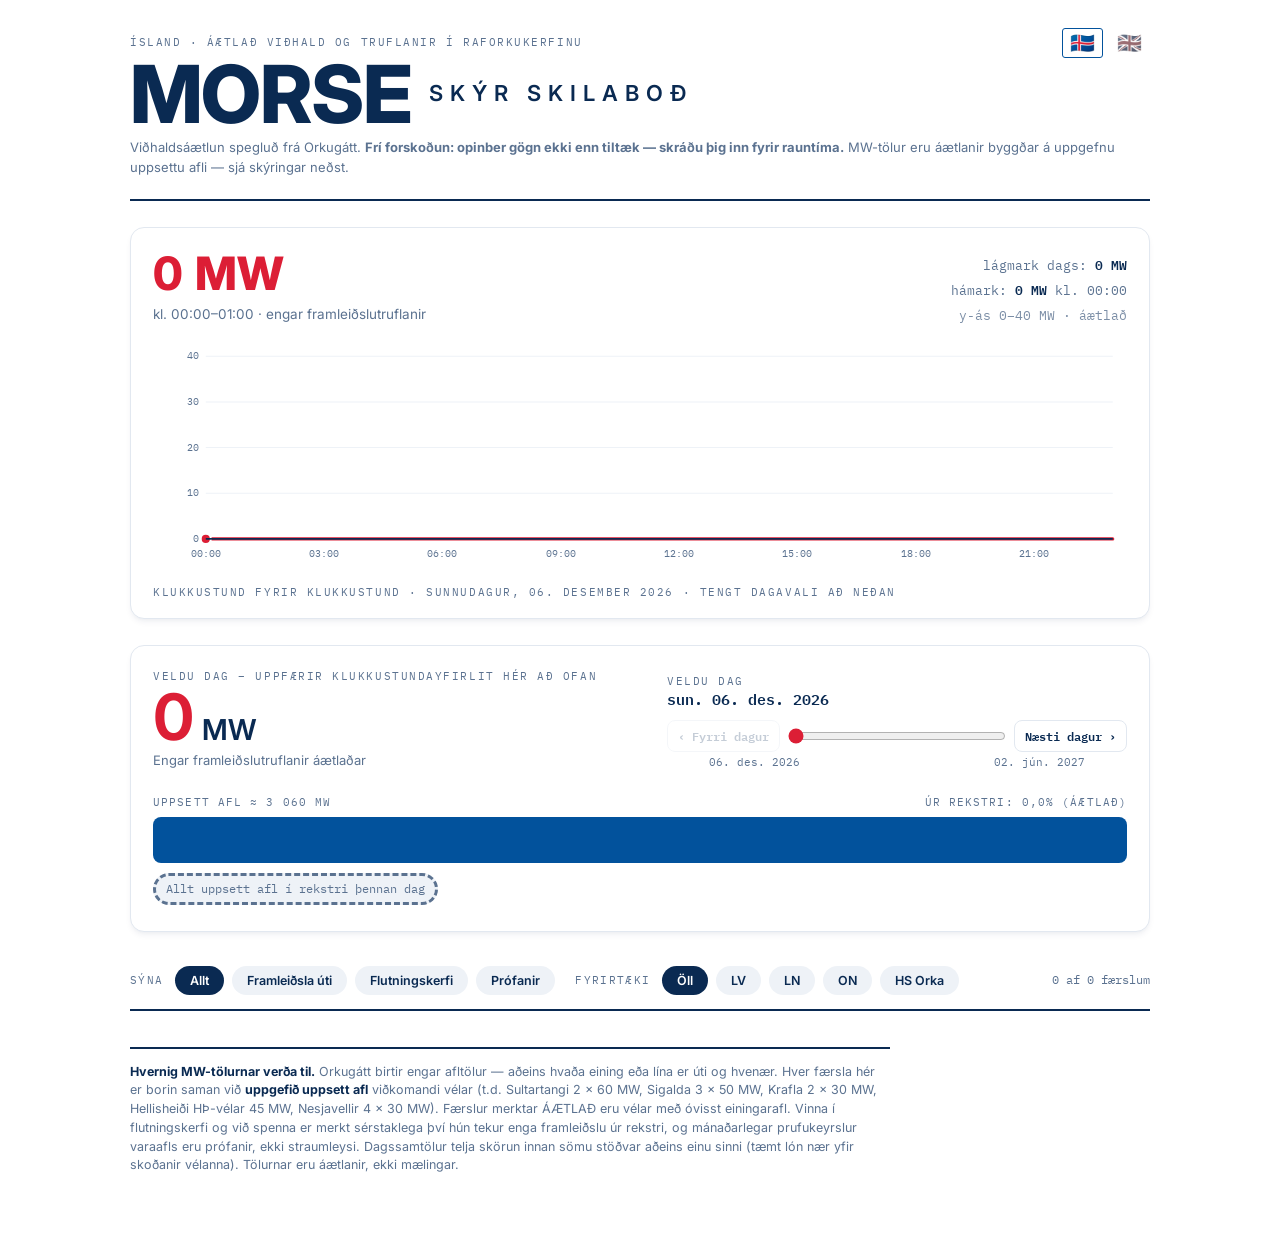
==== commit 07b21932: "Add files via upload" ====
--- a/static/index.html
+++ b/static/index.html
@@ -42,7 +42,7 @@
 .langsw button.on{border-color:var(--hydro);filter:none;opacity:1}
 .langsw button:hover{filter:none;opacity:1}
 .eyebrow{font-family:var(--mono);font-size:11px;letter-spacing:.14em;text-transform:uppercase;color:var(--steam)}
-h1{display:flex;align-items:baseline;flex-wrap:wrap;column-gap:18px;row-gap:2px;margin-top:6px}
+h1{display:flex;align-items:center;flex-wrap:wrap;column-gap:18px;row-gap:2px;margin-top:6px}
 .logo-main{font-family:var(--disp);font-weight:800;font-size:clamp(40px,13vw,80px);line-height:.92;letter-spacing:-.02em;color:var(--basalt);white-space:nowrap}
 .logo-sub{font-family:var(--disp);font-weight:600;font-size:clamp(12px,4.2vw,22px);letter-spacing:.32em;color:var(--basalt);text-transform:uppercase;white-space:nowrap}
 .src{margin-top:8px;font-size:13px;color:var(--steam)}
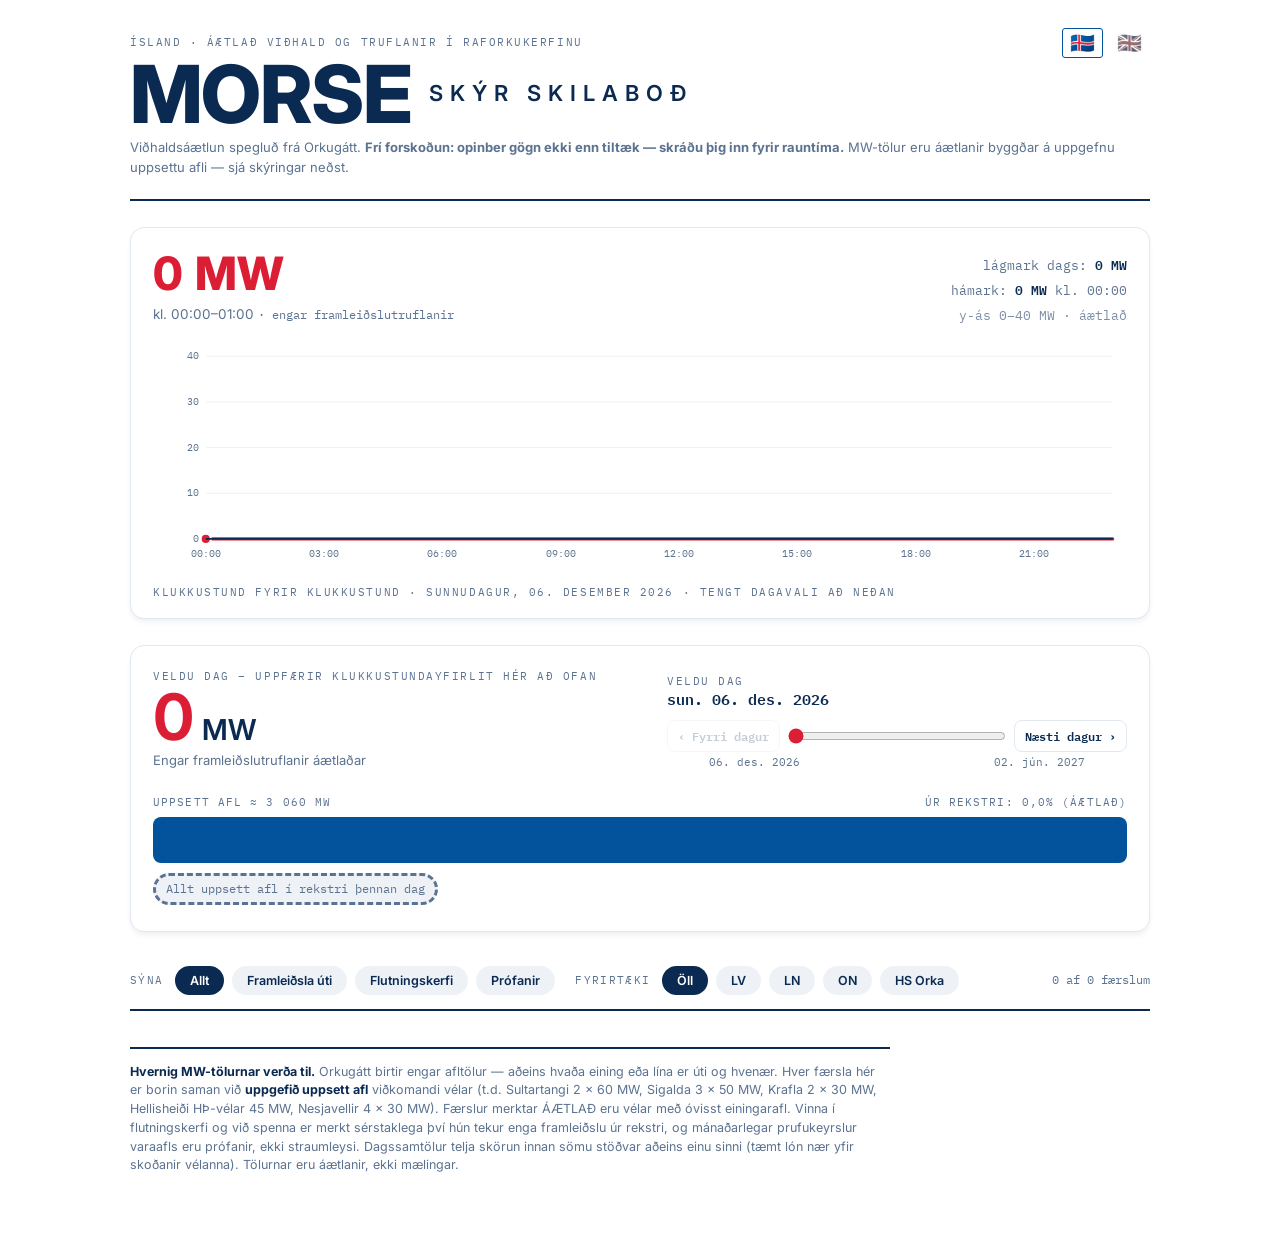
==== commit 28f20620: "Add files via upload" ====
--- a/static/index.html
+++ b/static/index.html
@@ -130,7 +130,7 @@
 .daylbl{font-family:var(--mono);font-size:11px;font-weight:600;fill:var(--basalt);letter-spacing:.08em}
 .htip{font-family:var(--mono);font-size:12.5px;margin-top:10px;min-height:20px;color:var(--basalt)}
 .htip b{color:var(--magma)}
-.htip .stns{color:var(--steam)}
+.stns{color:var(--steam);font-family:var(--mono);font-size:12px}
 
 /* ---------- scrubber panel ---------- */
 .now{margin-top:26px;background:var(--panel);border:1px solid var(--line);border-radius:var(--radius);box-shadow:var(--shadow);padding:22px 22px 26px}
@@ -196,12 +196,38 @@
 .foot b{color:var(--basalt)}
 
 @media(max-width:840px){
-  .topbar{position:static;margin-top:12px;justify-content:flex-start;max-width:100%}
+  header{display:flex;flex-direction:column}
+  header .eyebrow{order:1}
+  header h1{order:2}
+  header .topbar{order:3;position:static;margin:16px 0 0;justify-content:flex-start;max-width:100%;gap:10px}
+  header .src{order:4;margin-top:12px}
 }
 @media(max-width:680px){
+  .wrap{padding:0 14px 60px}
+  header{padding-top:22px}
+  h1{row-gap:6px}
+  /* cards breathe less on small screens */
+  .now,.h48,.live,.ntbl,.events{padding:16px 14px;margin-top:18px}
+  /* hero + context stack vertically */
+  .metric-row{flex-direction:column;gap:12px}
+  .ctx{text-align:left;white-space:normal;padding-top:0}
+  .hero .val{font-size:clamp(30px,9vw,40px)}
+  /* charts: keep a readable scale and swipe sideways instead of shrinking */
+  .chart-wrap{overflow-x:auto;-webkit-overflow-scrolling:touch}
+  .chart-wrap svg{min-width:760px;display:block}
+  .axlbl,.aylbl{font-size:13px}
+  /* notifications table: swipe sideways instead of crushing columns */
+  .ntbl .scroll{overflow-x:auto}
+  table.notifs{min-width:640px}
+  /* outage list rows */
   .row{grid-template-columns:70px 1fr;grid-template-rows:auto auto}
   .mw{grid-column:2;text-align:left;margin-top:4px}
   .now-head{flex-direction:column;align-items:stretch}
+  .scrub{max-width:none}
+  .scrub .ends{padding:0 8px}
+  .band-lbl{flex-wrap:wrap;gap:4px 12px}
+  .evcard .evtitle{font-size:18px}
+  .filters{margin:24px 0 12px}
 }
 @media(prefers-reduced-motion:reduce){*{transition:none!important}}
 </style>
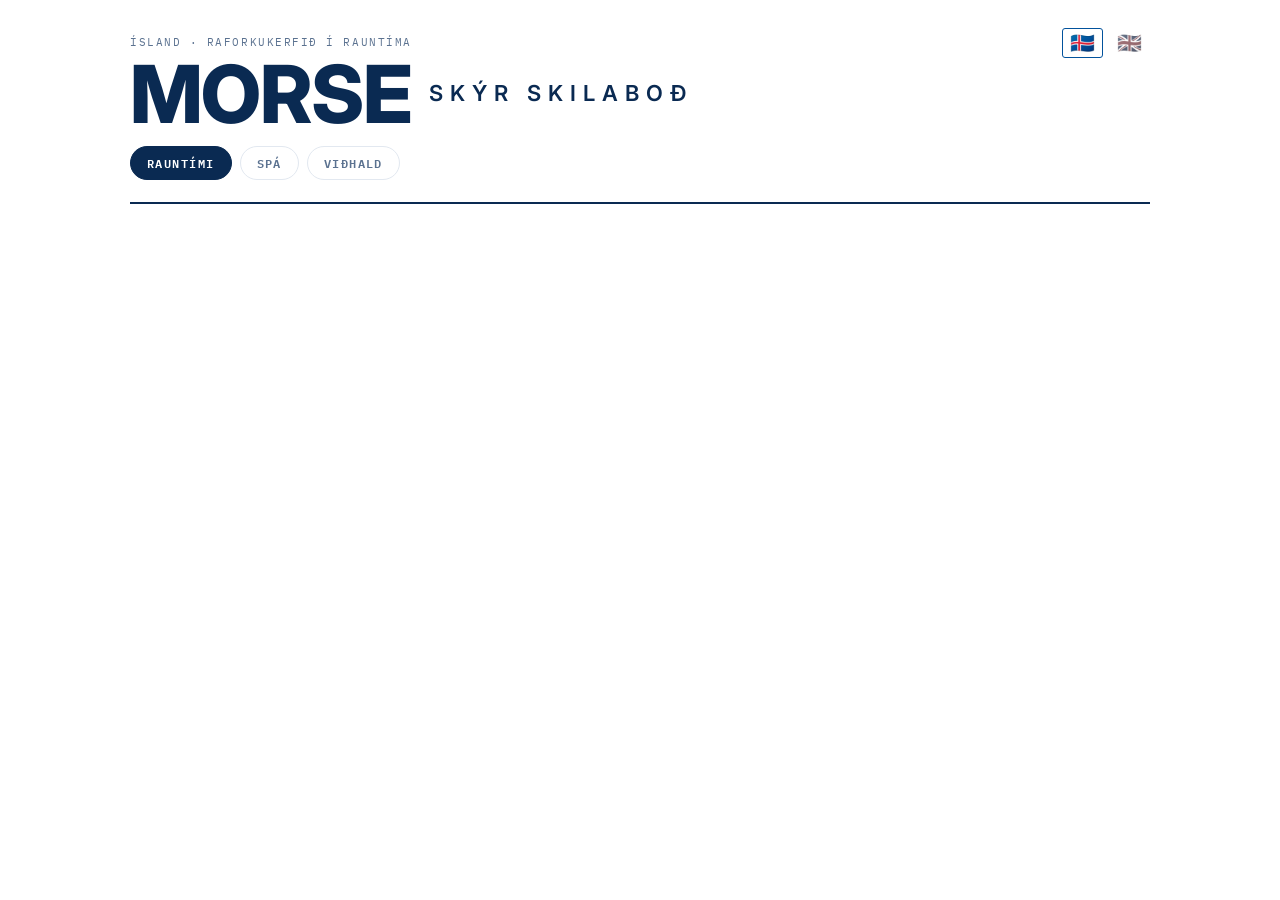
==== commit 14bd60c3: "Add files via upload" ====
--- a/static/index.html
+++ b/static/index.html
@@ -3,238 +3,13 @@
 <head>
 <meta charset="UTF-8">
 <meta name="viewport" content="width=device-width, initial-scale=1.0">
-<title>Morse — Skýr skilaboð</title>
+<title>Morse — Rauntími · Skýr skilaboð</title>
 <link rel="preconnect" href="https://fonts.googleapis.com">
 <link href="https://fonts.googleapis.com/css2?family=Source+Serif+4:opsz,wght@8..60,600;8..60,700&family=Inter:wght@400;500;600;700;800&family=IBM+Plex+Mono:wght@400;500;600&display=swap" rel="stylesheet">
-<style>
-:root{
-  /* Icelandic flag: blue #02529C, red #DC1E35, white */
-  --ice:#FFFFFF;          /* white page background */
-  --panel:#FFFFFF;        /* flag-white boxes */
-  --basalt:#0A2A52;       /* dark blue text */
-  --steam:#5B7290;        /* muted blue-grey text */
-  --line:#E2E8F0;         /* soft neutral border */
-  --line-soft:#EEF2F7;    /* even softer, for chart grids */
-  --chip-bg:#EEF2F7;      /* unselected chip background */
-  --hydro:#02529C;        /* flag blue */
-  --hydro-soft:#EAF1FA;   /* softened blue tint for callouts */
-  --magma:#DC1E35;        /* flag red */
-  --magma-soft:#FCE9EC;   /* softened red tint for callouts */
-  --moss:#02529C;         /* status accents fold into flag blue */
-  --moss-soft:#EAF1FA;
-  --shadow:0 4px 6px -1px rgba(10,42,82,.06),0 2px 4px -2px rgba(10,42,82,.04);
-  --radius:14px;
-  --mono:'IBM Plex Mono',monospace;
-  --brand:'Source Serif 4',Georgia,serif;   /* logo wordmark only */
-  --sans:'Inter',system-ui,-apple-system,sans-serif;
-  --disp:'Inter',system-ui,-apple-system,sans-serif;  /* big glanceable numbers */
-}
-*{box-sizing:border-box;margin:0;padding:0}
-html{scroll-behavior:smooth}
-body{background:var(--ice);color:var(--basalt);font-family:var(--sans);font-size:16px;line-height:1.5}
-.wrap{max-width:1060px;margin:0 auto;padding:0 20px 80px}
-
-/* ---------- header ---------- */
-header{padding:34px 0 22px;border-bottom:2px solid var(--basalt);position:relative}
-.topbar{position:absolute;top:28px;right:0;display:flex;align-items:center;gap:14px;flex-wrap:wrap;justify-content:flex-end;max-width:78%}
-.langsw{display:flex;gap:6px}
-.langsw button{font-size:20px;line-height:1;padding:4px 7px;border:1.5px solid transparent;background:#fff;cursor:pointer;border-radius:3px;filter:grayscale(.65);opacity:.7}
-.langsw button.on{border-color:var(--hydro);filter:none;opacity:1}
-.langsw button:hover{filter:none;opacity:1}
-.eyebrow{font-family:var(--mono);font-size:11px;letter-spacing:.14em;text-transform:uppercase;color:var(--steam)}
-h1{display:flex;align-items:center;flex-wrap:wrap;column-gap:18px;row-gap:2px;margin-top:6px}
-.logo-main{font-family:var(--disp);font-weight:800;font-size:clamp(40px,13vw,80px);line-height:.92;letter-spacing:-.02em;color:var(--basalt);white-space:nowrap}
-.logo-sub{font-family:var(--disp);font-weight:600;font-size:clamp(12px,4.2vw,22px);letter-spacing:.32em;color:var(--basalt);text-transform:uppercase;white-space:nowrap}
-.src{margin-top:8px;font-size:13px;color:var(--steam)}
-.src a{color:var(--hydro)}
-
-/* ---------- access controls (in header) ---------- */
-.access{display:flex;flex-wrap:wrap;gap:8px;align-items:center}
-.access .mode{font-family:var(--mono);font-size:11px;letter-spacing:.1em;text-transform:uppercase;padding:3px 9px}
-.access .mode.free{background:var(--magma-soft);color:var(--magma);border:1px solid var(--magma)}
-.access .mode.livem{background:var(--moss-soft);color:var(--moss);border:1px solid var(--moss)}
-.access .msg{font-size:12.5px;color:var(--steam)}
-.access input{font-family:var(--mono);font-size:12px;padding:6px 10px;border:1px solid var(--line);border-radius:8px;width:130px}
-.access button{font-family:var(--mono);font-size:12px;font-weight:600;padding:6px 14px;border:1px solid var(--basalt);border-radius:8px;background:var(--basalt);color:#fff;cursor:pointer}
-.access button:hover{background:var(--hydro);border-color:var(--hydro)}
-.access .err{color:var(--magma);font-family:var(--mono);font-size:12px}
-
-/* ---------- grid events (auto-narrated) ---------- */
-.events{margin-top:26px;background:var(--panel);border:1px solid var(--line);border-radius:var(--radius);box-shadow:var(--shadow);padding:22px}
-.events h2{font-family:var(--disp);font-size:20px;font-weight:700;margin-bottom:4px}
-.events .sub{font-size:13px;color:var(--steam);margin-bottom:14px}
-.evcard{border:1px solid var(--line);border-left:4px solid var(--magma);border-radius:8px;padding:14px 16px;margin-bottom:12px;background:#fff}
-.evcard.rise{border-left-color:var(--hydro)}
-.evcard .evhead{display:flex;flex-wrap:wrap;gap:10px;align-items:baseline;justify-content:space-between}
-.evcard .evtitle{font-family:var(--disp);font-weight:700;font-size:21px}
-.evcard.rise .evtitle b{color:var(--hydro)}
-.evcard .evtitle b{color:var(--magma)}
-.evcard .evtime{font-family:var(--mono);font-size:12px;color:var(--steam)}
-.evcard .evbody{font-size:14px;margin-top:6px;line-height:1.55}
-.evcard .evsnid{font-family:var(--mono);font-size:12.5px;margin-top:6px;color:var(--basalt)}
-.evcard .evnote{margin-top:10px;font-size:13px;padding:12px 16px;border-radius:8px;background:var(--magma-soft);border-left:3px solid var(--magma)}
-.evcard .evnote.pending{background:#F4F7FA;border-left-color:var(--line);color:var(--steam)}
-
-/* ---------- notifications table ---------- */
-.ntbl{margin-top:26px;background:var(--panel);border:1px solid var(--line);border-radius:var(--radius);box-shadow:var(--shadow);padding:22px}
-.ntbl h2{font-family:var(--disp);font-size:20px;font-weight:700;margin-bottom:4px}
-.ntbl .sub{font-size:13px;color:var(--steam);margin-bottom:12px}
-.ntbl .scroll{max-height:340px;overflow-y:auto;border-top:1.5px solid var(--basalt)}
-table.notifs{width:100%;border-collapse:collapse;font-size:13.5px}
-table.notifs th{font-family:var(--mono);font-size:10.5px;letter-spacing:.08em;text-transform:uppercase;color:var(--steam);text-align:left;padding:8px 10px 6px;border-bottom:1px solid var(--line);position:sticky;top:0;background:var(--panel)}
-table.notifs td{padding:7px 10px;border-bottom:1px solid var(--line);vertical-align:top}
-table.notifs td.mono{font-family:var(--mono);font-size:12px;white-space:nowrap}
-table.notifs td.lag{font-family:var(--mono);font-size:12px;white-space:nowrap;color:var(--magma);font-weight:600}
-table.notifs td.lag.fast{color:var(--moss)}
-table.notifs tr:hover td{background:var(--hydro-soft)}
-.ntbl .foot2{font-size:11.5px;color:var(--steam);margin-top:8px}
-
-/* ---------- live consumption panel ---------- */
-.live{margin-top:26px;background:var(--panel);border:1px solid var(--line);border-radius:var(--radius);box-shadow:var(--shadow);padding:22px 22px 18px}
-.live .big{font-family:var(--disp);font-weight:700;font-size:clamp(30px,5vw,44px);line-height:1;color:var(--hydro);font-variant-numeric:tabular-nums}
-.live .big small{font-size:.42em;font-weight:600;color:var(--basalt)}
-.lcons{fill:none;stroke:var(--hydro);stroke-width:3;stroke-linejoin:round;stroke-linecap:round}
-.lconsarea{fill:var(--hydro);opacity:.08}
-.notifline{stroke:var(--magma);stroke-width:1.5;stroke-dasharray:3 3}
-.notifdot{fill:var(--magma);stroke:#fff;stroke-width:1.5;cursor:pointer}
-.livedot{fill:var(--hydro);stroke:#fff;stroke-width:2;pointer-events:none}
-.live .peak{font-family:var(--mono);font-size:12px;color:var(--steam);text-align:right}
-.live .peak b{color:var(--hydro)}
-
-/* ---------- hourly day profile ---------- */
-.h48{margin-top:26px;background:var(--panel);border:1px solid var(--line);border-radius:var(--radius);box-shadow:var(--shadow);padding:22px 22px 18px}
-.h48-head{display:flex;flex-wrap:wrap;gap:14px;align-items:flex-start;justify-content:space-between}
-.belowchart{margin-top:12px}
-.h48 .big{font-family:var(--disp);font-weight:700;font-size:clamp(30px,5vw,44px);line-height:1;color:var(--magma);font-variant-numeric:tabular-nums}
-.h48 .big small{font-size:.42em;font-weight:600;color:var(--basalt)}
-.h48 .peak{font-family:var(--mono);font-size:12px;color:var(--steam);text-align:right}
-.h48 .peak b{color:var(--magma)}
-.metric-row{display:flex;flex-wrap:wrap;justify-content:space-between;align-items:flex-start;gap:24px 32px}
-.hero{min-width:230px}
-.hero .val{font-family:var(--disp);font-weight:800;font-size:clamp(30px,4.8vw,46px);line-height:1;color:var(--basalt);font-variant-numeric:tabular-nums;white-space:nowrap}
-.live .hero .val{color:var(--hydro)}
-.h48 .hero .val{color:var(--magma)}
-.hero .sub{font-family:var(--sans);font-size:13.5px;color:var(--steam);margin-top:8px}
-.ctx{display:flex;flex-direction:column;gap:6px;text-align:right;font-family:var(--mono);font-size:12.5px;color:var(--steam);white-space:nowrap;padding-top:6px}
-.ctx b{color:var(--basalt);font-weight:600;font-variant-numeric:tabular-nums}
-.ctx .ctx-note{color:var(--steam);opacity:.8}
-.chart-wrap{margin-top:14px;position:relative}
-.chart-wrap svg{display:block;width:100%;height:auto}
-.hgrid{stroke:var(--line-soft);stroke-width:1}
-.larea{fill:var(--magma);opacity:.10}
-.lpath{fill:none;stroke:var(--magma);stroke-width:3;stroke-linejoin:round;stroke-linecap:round}
-.hhit{fill:transparent;cursor:crosshair}
-.hdot{fill:var(--magma);stroke:#fff;stroke-width:2;pointer-events:none}
-.axlbl{font-family:var(--mono);font-size:10px;fill:var(--steam)}
-.aylbl{font-family:var(--mono);font-size:10px;fill:var(--steam)}
-.daylbl{font-family:var(--mono);font-size:11px;font-weight:600;fill:var(--basalt);letter-spacing:.08em}
-.htip{font-family:var(--mono);font-size:12.5px;margin-top:10px;min-height:20px;color:var(--basalt)}
-.htip b{color:var(--magma)}
-.stns{color:var(--steam);font-family:var(--mono);font-size:12px}
-
-/* ---------- scrubber panel ---------- */
-.now{margin-top:26px;background:var(--panel);border:1px solid var(--line);border-radius:var(--radius);box-shadow:var(--shadow);padding:22px 22px 26px}
-.now-head{display:flex;flex-wrap:wrap;gap:18px;align-items:flex-end;justify-content:space-between}
-.readout .lbl{font-family:var(--mono);font-size:11px;letter-spacing:.14em;text-transform:uppercase;color:var(--steam)}
-.readout .big{font-family:var(--disp);font-weight:700;font-size:clamp(40px,7vw,64px);line-height:1;color:var(--magma);font-variant-numeric:tabular-nums}
-.readout .big small{font-size:.45em;font-weight:600;color:var(--basalt)}
-.readout .sub{font-size:13px;color:var(--steam);margin-top:2px}
-.scrub{flex:1;min-width:260px;max-width:460px}
-.scrub .date{font-family:var(--mono);font-weight:600;font-size:15px}
-.scrub input[type=range]{width:100%;margin-top:8px;accent-color:var(--magma);cursor:pointer}
-.scrub .ends{display:flex;justify-content:space-between;font-family:var(--mono);font-size:11px;color:var(--steam);margin-top:2px;padding:0 42px}
-.sliderline{display:flex;align-items:center;gap:8px;margin-top:8px}
-.sliderline input[type=range]{flex:1;margin:0;accent-color:var(--magma);cursor:pointer}
-.stepbtn{font-family:var(--mono);font-weight:600;font-size:12px;line-height:1;padding:0 10px;height:32px;white-space:nowrap;border:1px solid var(--line);border-radius:8px;background:#fff;color:var(--basalt);cursor:pointer;flex:none}
-.stepbtn:hover{border-color:var(--magma);color:var(--magma)}
-.stepbtn:active{background:var(--magma-soft)}
-.stepbtn:disabled{opacity:.35;cursor:default;border-color:var(--line);color:var(--steam)}
-
-/* capacity band — the signature */
-.band-lbl{display:flex;justify-content:space-between;font-family:var(--mono);font-size:11px;letter-spacing:.1em;text-transform:uppercase;color:var(--steam);margin:24px 0 6px}
-.band{position:relative;height:46px;background:var(--hydro);border-radius:8px;overflow:hidden}
-.band .seg{position:absolute;top:0;height:100%;background:var(--magma);transition:left .25s,width .25s}
-.band .seg:hover{filter:brightness(1.1)}
-.band-legend{display:flex;flex-wrap:wrap;gap:8px;margin-top:10px}
-.band-legend .chip{font-family:var(--mono);font-size:12px;padding:4px 10px;border-radius:9999px;background:var(--chip-bg);transition:opacity .25s}
-.band-legend .chip b{color:var(--magma)}
-.band-legend .none{color:var(--steam);border-style:dashed}
-
-/* ---------- filters ---------- */
-.filters{display:flex;flex-wrap:wrap;gap:8px;margin:34px 0 14px;align-items:center}
-.filters .flbl{font-family:var(--mono);font-size:11px;letter-spacing:.12em;text-transform:uppercase;color:var(--steam);margin-right:4px}
-.fbtn{font-family:var(--sans);font-weight:600;font-size:12.5px;padding:7px 15px;border:none;border-radius:9999px;background:var(--chip-bg);color:var(--basalt);cursor:pointer;transition:background .15s,color .15s}
-.fbtn:hover{background:var(--hydro-soft)}
-.fbtn.on{background:var(--basalt);color:#fff}
-.fbtn.on:hover{background:var(--basalt)}
-.count{margin-left:auto;font-family:var(--mono);font-size:12px;color:var(--steam)}
-
-/* ---------- outage list ---------- */
-.list{border-top:2px solid var(--basalt)}
-.row{display:grid;grid-template-columns:86px 1fr 200px;gap:16px;padding:14px 0;border-bottom:1px solid var(--line);background:transparent;transition:background .15s}
-.row:hover{background:var(--hydro-soft)}
-.row.dim{opacity:.45}
-.kks{font-family:var(--mono)}
-.kks .code{display:inline-block;font-weight:600;font-size:14px;padding:2px 7px;background:var(--basalt);color:#fff}
-.kks .nm{display:block;font-size:11px;color:var(--steam);margin-top:5px;line-height:1.3}
-.mid .t{font-weight:600;font-size:15px}
-.mid .when{font-family:var(--mono);font-size:12.5px;color:var(--steam);margin-top:3px}
-.mid .when b{color:var(--basalt);font-weight:500}
-.tags{margin-top:7px;display:flex;flex-wrap:wrap;gap:6px}
-.tag{font-family:var(--mono);font-size:10.5px;letter-spacing:.05em;text-transform:uppercase;padding:3px 8px;border-radius:6px;color:var(--steam);background:var(--chip-bg)}
-.tag.live{border-color:var(--moss);color:var(--moss);background:var(--moss-soft)}
-.tag.done{border-color:var(--line);color:var(--steam);text-decoration:line-through}
-.mw{text-align:right}
-.mw .val{font-family:var(--disp);font-weight:800;font-size:24px;line-height:1;font-variant-numeric:tabular-nums}
-.mw .val.out{color:var(--magma)}
-.mw .val.zero{color:var(--steam);font-size:15px;font-weight:600}
-.mw .why{display:block;font-size:11.5px;color:var(--steam);margin-top:4px;line-height:1.35}
-.mw .est{font-family:var(--mono);font-size:10px;color:var(--magma);letter-spacing:.06em}
-.mw .cap{font-family:var(--mono);font-size:10.5px;color:var(--steam);margin-top:2px}
-
-.foot{margin-top:36px;padding-top:14px;border-top:2px solid var(--basalt);font-size:12.5px;color:var(--steam);max-width:760px}
-.foot b{color:var(--basalt)}
-
-@media(max-width:840px){
-  header{display:flex;flex-direction:column}
-  header .eyebrow{order:1}
-  header h1{order:2}
-  header .topbar{order:3;position:static;margin:16px 0 0;justify-content:flex-start;max-width:100%;gap:10px}
-  header .src{order:4;margin-top:12px}
-}
-@media(max-width:680px){
-  .wrap{padding:0 14px 60px}
-  header{padding-top:22px}
-  h1{row-gap:6px}
-  /* cards breathe less on small screens */
-  .now,.h48,.live,.ntbl,.events{padding:16px 14px;margin-top:18px}
-  /* hero + context stack vertically */
-  .metric-row{flex-direction:column;gap:12px}
-  .ctx{text-align:left;white-space:normal;padding-top:0}
-  .hero .val{font-size:clamp(30px,9vw,40px)}
-  /* charts: keep a readable scale and swipe sideways instead of shrinking */
-  .chart-wrap{overflow-x:auto;-webkit-overflow-scrolling:touch}
-  .chart-wrap svg{min-width:760px;display:block}
-  .axlbl,.aylbl{font-size:13px}
-  /* notifications table: swipe sideways instead of crushing columns */
-  .ntbl .scroll{overflow-x:auto}
-  table.notifs{min-width:640px}
-  /* outage list rows */
-  .row{grid-template-columns:70px 1fr;grid-template-rows:auto auto}
-  .mw{grid-column:2;text-align:left;margin-top:4px}
-  .now-head{flex-direction:column;align-items:stretch}
-  .scrub{max-width:none}
-  .scrub .ends{padding:0 8px}
-  .band-lbl{flex-wrap:wrap;gap:4px 12px}
-  .evcard .evtitle{font-size:18px}
-  .filters{margin:24px 0 12px}
-}
-@media(prefers-reduced-motion:reduce){*{transition:none!important}}
-</style>
+<link rel="stylesheet" href="shared.css">
 </head>
 <body>
 <div class="wrap">
-
 <header>
   <div class="topbar">
     <div class="access" id="accessBar" style="display:none">
@@ -249,9 +24,10 @@
     </div>
     <div class="langsw"><button id="langIS" title="Íslenska">🇮🇸</button><button id="langEN" title="English">🇬🇧</button></div>
   </div>
-  <div class="eyebrow" data-i18n="eyebrow"></div>
+  <div class="eyebrow" data-i18n="eyebrowLive"></div>
   <h1><div class="logo-main" id="mt1">MORSE</div><div class="logo-sub" id="mt2">SKÝR SKILABOÐ</div></h1>
-  <div class="src"><span data-i18n="src1"></span> <b id="stamp">…</b> <span data-i18n="src2"></span></div>
+  
+  <nav class="mainnav"><a href="./" data-i18n="navLive" class="on"></a><a href="forecast.html" data-i18n="navForecast"></a><a href="maintenance.html" data-i18n="navMaint"></a></nav>
 </header>
 
 <section class="live" id="livePanel" style="display:none">
@@ -262,14 +38,28 @@
     </div>
     <div class="ctx" id="liveCtx"></div>
   </div>
+  <div class="range-chips" id="liveRange"></div>
   <div class="chart-wrap" id="liveWrap"></div>
-  <div class="eyebrow belowchart"><span data-i18n="liveEye1"></span> <span style="color:var(--magma)">◆</span> <span data-i18n="liveEye2"></span></div>
+  <div class="notiftext" id="liveNotifText"></div>
+  <div class="eyebrow belowchart"><span data-i18n="liveEyeA"></span> <span id="liveEyeRange"></span> · <span style="color:var(--magma)">◆</span> <span data-i18n="liveEye2"></span></div>
 </section>
 
 <section class="events" id="eventsPanel" style="display:none">
   <h2 data-i18n="evH2"></h2>
   <div class="sub" data-i18n="evSub"></div>
   <div id="evCards"></div>
+</section>
+
+<section class="prices" id="pricePanel" style="display:none">
+  <div class="metric-row">
+    <div class="hero">
+      <div class="val" id="priceHeroVal">–</div>
+      <div class="sub" id="priceHeroSub"></div>
+    </div>
+    <div class="ctx" id="priceCtx"></div>
+  </div>
+  <div class="chart-wrap" id="priceWrap"></div>
+  <div class="eyebrow belowchart" id="priceCaption"></div>
 </section>
 
 <section class="ntbl" id="notifPanel" style="display:none">
@@ -281,552 +71,62 @@
   <div class="foot2" id="notifFoot"></div>
 </section>
 
-<section class="h48">
-  <div class="metric-row">
-    <div class="hero">
-      <div class="val" id="h48HeroVal">–</div>
-      <div class="sub" id="h48HeroSub"></div>
-    </div>
-    <div class="ctx" id="h48Ctx"></div>
-  </div>
-  <div class="chart-wrap" id="chartWrap"></div>
-  <div class="eyebrow belowchart"><span data-i18n="hourly1"></span> <span id="h48from"></span><span data-i18n="hourly2"></span></div>
-</section>
-
-<section class="now">
-  <div class="now-head">
-    <div class="readout">
-      <div class="lbl" data-i18n="dayPanelLbl"></div>
-      <div class="big"><span id="mwOut">0</span><small> MW</small></div>
-      <div class="sub" id="mwSub"></div>
-    </div>
-    <div class="scrub">
-      <div class="lbl" style="font-family:var(--mono);font-size:11px;letter-spacing:.14em;text-transform:uppercase;color:var(--steam)" data-i18n="pickDay"></div>
-      <div class="date" id="dateLbl"></div>
-      <div class="sliderline">
-        <button class="stepbtn" id="dayPrev" data-i18n="prevDay"></button>
-        <input type="range" id="daySlider" min="0" max="178" value="0" aria-label="Select date">
-        <button class="stepbtn" id="dayNext" data-i18n="nextDay"></button>
-      </div>
-      <div class="ends"><span id="endL"></span><span id="endR"></span></div>
-    </div>
-  </div>
-
-  <div class="band-lbl"><span data-i18n="installed"></span><span id="bandPct"></span></div>
-  <div class="band" id="band" role="img" aria-label="Share of national installed capacity offline"></div>
-  <div class="band-legend" id="bandLegend"></div>
-</section>
-
-<div class="filters" id="filters">
-  <span class="flbl" data-i18n="showLbl"></span>
-  <button class="fbtn on" data-f="all" data-i18n="fAll"></button>
-  <button class="fbtn" data-f="gen" data-i18n="fGen"></button>
-  <button class="fbtn" data-f="grid" data-i18n="fGrid"></button>
-  <button class="fbtn" data-f="test" data-i18n="fTest"></button>
-  <span class="flbl" style="margin-left:12px" data-i18n="coLbl"></span>
-  <button class="fbtn on" data-c="all" data-i18n="fAllCo"></button>
-  <button class="fbtn" data-c="LV">LV</button>
-  <button class="fbtn" data-c="LN">LN</button>
-  <button class="fbtn" data-c="ON">ON</button>
-  <button class="fbtn" data-c="HSO">HS Orka</button>
-  <span class="count" id="count"></span>
 </div>
-
-<div class="list" id="list"></div>
-
-<div class="foot" id="bigFoot"></div>
-
-</div>
+<script src="shared.js"></script>
 <script>
-/* ---------------- i18n: Icelandic default, English via flag ---------------- */
-let LANG=(function(){try{return localStorage.getItem("morse_lang")||"is"}catch(e){return "is"}})();
-const LOC=()=>LANG==="is"?"is-IS":"en-GB";
-const IS_MONTHS=["janúar","febrúar","mars","apríl","maí","júní","júlí","ágúst","september","október","nóvember","desember"];
-const IS_MONTHS_SHORT=["jan.","feb.","mar.","apr.","maí","jún.","júl.","ágú.","sep.","okt.","nóv.","des."];
-const IS_WEEKDAYS=["sunnudagur","mánudagur","þriðjudagur","miðvikudagur","fimmtudagur","föstudagur","laugardagur"];
-const IS_WEEKDAYS_SHORT=["sun.","mán.","þri.","mið.","fim.","fös.","lau."];
-const hh2=n=>String(n).padStart(2,"0");
-/* Manual Icelandic formatter — browsers here have proven unreliable at
-   rendering is-IS month names (they fall back to English "Jul" etc.),
-   so Icelandic dates are always built by hand instead of trusting
-   toLocaleDateString/toLocaleString for month/weekday names. */
-function fmtDate(d,opts={}){
- if(LANG!=="is"){
-  if(opts.hour){const o={...opts,hour:"2-digit",minute:"2-digit",hour12:false};return d.toLocaleString(LOC(),o);}
-  return d.toLocaleDateString(LOC(),opts);
- }
- const parts=[];
- if(opts.weekday==="long")parts.push(IS_WEEKDAYS[d.getDay()]+",");
- else if(opts.weekday==="short")parts.push(IS_WEEKDAYS_SHORT[d.getDay()]);
- const day=opts.day==="2-digit"?hh2(d.getDate()):d.getDate();
- const month=opts.month==="long"?IS_MONTHS[d.getMonth()]:IS_MONTHS_SHORT[d.getMonth()];
- parts.push(`${day}.`,month);
- if(opts.year)parts.push(String(d.getFullYear()));
- let s=parts.join(" ");
- if(opts.hour)s+=(opts.year?",":"")+" kl. "+hh2(d.getHours())+":"+hh2(d.getMinutes());
- return s;
-}
-function fmtTime(d){return LANG==="is"?hh2(d.getHours())+":"+hh2(d.getMinutes()):d.toLocaleTimeString(LOC(),{hour:"2-digit",minute:"2-digit",hour12:false});}
-/* Manual number formatter — same rationale as fmtDate: don't trust the
-   browser's is-IS number grouping. Icelandic uses "." for thousands and
-   "," for the decimal mark (the opposite of English). */
-function fmtNum(value,decimals=0){
- if(value==null||isNaN(value))return "–";
- const neg=value<0; value=Math.abs(value);
- const [intPart,decPart]=value.toFixed(decimals).split(".");
- const grouped=intPart.replace(/\B(?=(\d{3})+(?!\d))/g, LANG==="is"?".":",");
- const out=grouped+(decPart?(LANG==="is"?",":".")+decPart:"");
- return (neg?"-":"")+out;
-}
-const I18N={ /* [íslenska, English] */
- eyebrow:["Ísland · áætlað viðhald og truflanir í raforkukerfinu","Iceland · planned grid & plant outages"],
- src1:["Viðhaldsáætlun spegluð frá Orkugátt.","Outage schedule mirrored from the Orkugátt portal ·"],
- src2:["MW-tölur eru áætlanir byggðar á uppgefnu uppsettu afli — sjá skýringar neðst.","MW impact figures are added estimates from publicly listed unit capacities — see notes below."],
- ntH2:["Tilkynningar stjórnstöðvar — atvik og birting","Control-room events — occurred vs published"],
- ntSub:["Tilkynningar frá stjórnstöð Landsnets · „Töf“ sýnir hve langan tíma tók að birta atvikið á vef þeirra (mælt af vöktun þessarar síðu).","Tilkynningar frá stjórnstöð · \"Lag\" is how long Landsnet took to publish the event on their page (measured by this site's monitor)."],
- thOcc:["Atvik","Occurred"],thPub:["Birt","Published"],thLag:["Töf","Lag"],thNot:["Tilkynning","Notification"],
- notifFoot:["Færslur eldri en vöktunin sjálf sýna innlestrartíma safnsins sem „birt“ og töf þeirra er því ekki marktæk.","Entries older than the monitor itself show the archive-import moment as \"published\", so their lag is not meaningful."],
- notifFootDelayed:["Frí forskoðun: atvik birtast aðeins þegar þau eru orðin eldri en","Free preview: events shown only once older than"],
- hoursWord:["klst.","hours"],
- liveEye1:["Heildarflutningur · rauntími · síðustu 12 klst ·","Heildarflutningur · live · last 12 hours ·"],
- liveEye2:["= tilkynning frá stjórnstöð","= control-room notification"],
- liveUnit:["MW heildarflutningur","MW total flow"],
- ltipDefault:["Færðu músina yfir línuna fyrir gildi · yfir ◆ fyrir tilkynningu.","Hover the line for values · hover a ◆ for the notification."],
- hourly1:["Klukkustund fyrir klukkustund ·","Hour by hour ·"],
- hourly2:[" · tengt dagavali að neðan"," · linked to the day picker below"],
- peakUnit:["MW hámark úr rekstri","MW peak offline"],
- htipDefault:["Færðu músina yfir línuna fyrir sundurliðun eftir klukkustundum.","Hover the line for the hourly breakdown."],
- dayPanelLbl:["Veldu dag – uppfærir klukkustundayfirlit hér að ofan","Pick a day — updates the hourly view above"],
- pickDay:["Veldu dag","Pick a day"],
- prevDay:["‹ Fyrri dagur","‹ Previous day"],nextDay:["Næsti dagur ›","Next day ›"],
- installed:["Uppsett afl ≈ 3 060 MW","Installed capacity ≈ 3 060 MW"],
- showLbl:["Sýna","Show"],fAll:["Allt","All"],fGen:["Framleiðsla úti","Generation offline"],
- fGrid:["Flutningskerfi","Grid / transmission"],fTest:["Prófanir","Tests & trials"],
- coLbl:["Fyrirtæki","Company"],fAllCo:["Öll","All"],
- sys_V:["Vinnsla","Generation"],sys_F:["Flutningur","Transmission"],sys_D:["Dreifing","Distribution"],sys_B:["Blandað","Mixed"],
- st_live:["Hafin","In progress"],st_prep:["Í undirbúningi","In preparation"],st_prepdone:["Undirbúningi lokið","Prep complete"],st_done:["Lokið","Finished"],
- why_grid:["Vinna í flutningskerfi — engin framleiðsla úti","Grid work — no generation offline"],
- why_dist:["Vinna í dreifikerfi — engin framleiðsla úti","Distribution work — no generation offline"],
- why_xfmr:["Spennir / rofabúnaður — ekki bein framleiðsluskerðing","Transformer / switchgear — no direct generation loss"],
- why_test:["Prufukeyrsla varaafls — ekki straumleysi","Backup-generator test run — not an outage"],
- why_trial:["Vél í prófunarrekstri — afl á leið til baka","Unit in trial operation — capacity being returned"],
- stationOff:["Öll stöðin úr rekstri","Entire station offline"],
- unitOff:["Vél úr rekstri","Generating unit offline"],
- mwUnknown:["MW óþekkt","MW unknown"],
- unknownWhy:["Framleiðsluvinna — vél ekki auðkennd; utan samtalna","Generation work — unit not identified; excluded from totals"],
- estLabel:["ÁÆTLAÐ · afl vélar óvíst","EST · unit rating uncertain"],
- stationTotal:["uppsett afl stöðvar","station total"],
- ofWord:["af","of"],entriesWord:["færslum","entries"],
- u_h:["klst","h"],u_days:["dagar","days"],u_months:["mán","months"],u_min:["mín","min"],
- allInService:["Allt uppsett afl í rekstri þennan dag","All generating capacity in service on this day"],
- offlinePct:["úr rekstri","offline"],estWord:["áætlað","est."],
- stationsAffected:["stöðvar fyrir áhrifum · áætlanir","stations affected · estimates"],
- stationAffected1:["stöð fyrir áhrifum · áætlanir","station affected · estimates"],
- noGenSched:["Engar framleiðslutruflanir áætlaðar","No generation outages scheduled"],
- dayLow:["lágmark dags","day low"],peakWord:["hámark","peak"],atWord:["kl.","at"],yaxis:["y-ás","y-axis"],
- low12:["12 klst. lágmark","12 h low"],high12:["12 klst. hámark","12 h high"],updatedWord:["uppfært","updated"],
- notif1:["tilkynning","notification"],notifN:["tilkynningar","notifications"],
- mwOffline:["MW úr rekstri","MW offline"],noGenOut:["engar framleiðslutruflanir","no generation outages"],
- totalFlow:["MW heildarflutningur","MW total flow"],
- staleWarn1:["⚠ síðasta mæling","⚠ last reading"],staleWarn2:["gömul — gagnaveita gæti verið frosin","old — feed may be frozen"],
- preview1:["FRÍ FORSKOÐUN — seinkað um","FREE PREVIEW — delayed"],preview2:["klst · skráðu þig inn fyrir rauntíma","h · log in for live"],
- modeFree:["FRÍ FORSKOÐUN","FREE PREVIEW"],modeLive:["RAUNTÍMI","LIVE"],
- msgLive:["Þú sérð rauntímagögn.","You are seeing real-time data."],
- msgFree1:["Öll gögn á síðunni eru seinkuð um","All data on this page is delayed"],
- msgFree2:["klst. Opnaðu fyrir rauntíma:","hours. Unlock for live data:"],
- pwPlaceholder:["aðgangsorð","access password"],unlockBtn:["Opna rauntíma","Unlock live"],logoutBtn:["Útskrá","Log out"],
- wrongPw:["rangt aðgangsorð","wrong password"],loginUnavail:["innskráning ekki tiltæk","login unavailable"],
- archImport:["(safnhleðsla)","(archive import)"],
- stampDelayed:["FRÍ FORSKOÐUN (72 klst seinkun) · ","FREE PREVIEW (72 h delay) · "],
- stampFetched:["Gögn uppfærð","data fetched"],
- stampNoPublic:["Frí forskoðun: opinber gögn ekki enn tiltæk — skráðu þig inn fyrir rauntíma.","Free preview: public outage data not yet available — log in for live."],
- stampFallback:["Innbyggt afrit frá 6. júlí 2026 (data.json ekki tiltækt).","Built-in snapshot of 06 Jul 2026 (live data.json unavailable)."],
- heroLiveLbl:["Heildarflutningur á rauntíma","Total flow, live"],
- heroAtLbl:["Heildarflutningur","Total flow"],
- refValueLbl:["Viðmiðunargildi","Reference value"],
- evH2:["Atburðir í kerfinu — sjálfvirk greining","Grid events — automatic analysis"],
- evSub:["Skyndilegar breytingar (≥29 MW á 5 mín) greindar sjálfkrafa út frá heildarflutningi og flutningssniðum kerfisins, tengdar tilkynningum stjórnstöðvar þegar þær birtast.","Sudden changes (≥29 MW in 5 min) detected automatically from total flow and the grid\u2019s transmission-corridor (snið) cuts, linked to control-room notifications when they appear."],
- evDrop:["Fall","Drop"],evRise:["Hækkun","Rise"],
- evOver:["á","over"],evMin:["mín","min"],
- evMovers:["Mest hreyfing","Largest movers"],
- evLockstep:["hreyfðust samstíga — bendir til einnar stórrar flutningsleiðar","moved in lockstep — points to a single large transfer path"],
- evReversal:["snerist við","reversed direction"],
- evMagSmelter:["Stærðargráða: stóriðja eða stór virkjunareining","Magnitude: smelter-class load or a major generating unit"],
- evMagUnit:["Stærðargráða: stór eining eða álagsþrep","Magnitude: a large unit or load step"],
- evRecovered:["Kerfið jafnaði sig á","System recovered in"],
- evNotifMatch:["Tilkynning stjórnstöðvar","Control-room notification"],
- evNotifLag:["birt","published"],evLater:["síðar","later"],
- evNoNotif:["Engin tilkynning frá Landsneti enn um þennan atburð","No Landsnet notification about this event yet"],
- foot:["<b>Hvernig MW-tölurnar verða til.</b> Orkugátt birtir engar afltölur — aðeins hvaða eining eða lína er úti og hvenær. Hver færsla hér er borin saman við <b>uppgefið uppsett afl</b> viðkomandi vélar (t.d. Sultartangi 2 × 60 MW, Sigalda 3 × 50 MW, Krafla 2 × 30 MW, Hellisheiði HÞ-vélar 45 MW, Nesjavellir 4 × 30 MW). Færslur merktar <span class=\"est\">ÁÆTLAÐ</span> eru vélar með óvisst einingarafl. Vinna í flutningskerfi og við spenna er merkt sérstaklega því hún tekur enga framleiðslu úr rekstri, og mánaðarlegar prufukeyrslur varaafls eru prófanir, ekki straumleysi. Dagssamtölur telja skörun innan sömu stöðvar aðeins einu sinni (tæmt lón nær yfir skoðanir vélanna). Tölurnar eru áætlanir, ekki mælingar.",
-  "<b>How the MW labels are made.</b> Orkugátt itself publishes no power figures — only which unit or line is out and when. Each entry here is matched against the <b>publicly listed installed capacity</b> of the affected generating unit (e.g. Sultartangi 2 × 60 MW, Sigalda 3 × 50 MW, Krafla 2 × 30 MW, Hellisheiði HP units 45 MW, Nesjavellir 4 × 30 MW). Entries marked <span class=\"est\">EST</span> are units whose individual rating is uncertain. Transmission-line and transformer work is labelled separately because it removes no generation, and monthly backup-generator runs are tests, not outages. The daily total de-duplicates overlapping work at the same station (a drained reservoir already covers its units' inspections). Values are planning estimates, not measurements."]
-};
-const t=k=>(I18N[k]||["??","??"])[LANG==="is"?0:1];
-function applyLang(){
- document.documentElement.lang=LANG;
- document.querySelectorAll("[data-i18n]").forEach(el=>{el.textContent=t(el.dataset.i18n)});
- const f=document.getElementById("bigFoot");if(f)f.innerHTML=t("foot");
- const pw=document.getElementById("pw");if(pw)pw.placeholder=t("pwPlaceholder");
- const lb=document.getElementById("loginBtn");if(lb)lb.textContent=t("unlockBtn");
- const lo=document.getElementById("logoutBtn");if(lo)lo.textContent=t("logoutBtn");
- document.getElementById("langIS").classList.toggle("on",LANG==="is");
- document.getElementById("langEN").classList.toggle("on",LANG==="en");
-}
-function setLang(l){
- LANG=l;try{localStorage.setItem("morse_lang",l)}catch(e){}
- applyLang();renderAccessTexts();renderList();loadNotifTable();loadLive();loadEvents();
-}
-document.getElementById("langIS").onclick=()=>setLang("is");
-document.getElementById("langEN").onclick=()=>setLang("en");
-applyLang();
-
-/* ---------------- data ---------------- */
-const NAMES={SUL:"Sultartangi",KRA:"Krafla",VAF:"Vatnsfell",SVA:"Svartsengi",VM5:"Vestm.–strengur 5",VM4:"Vestm.–strengur 4",FL4:"Fljótsdalslína 4",TO1:"Þorlákshafnarlína 1",NE1:"Nesjavallalína 1",HEL:"Hellisheiði",HAM:"Hamranes",BUR:"Búrfell",LJO:"Ljósafoss",REY:"Reykjanes",STU:"Stuðlar",SIG:"Sigalda",SI3:"Sigöldulína 3",BOL:"Bolungarvík",DAL:"Dalvík",KOP:"Kópasker",VEM:"Vestmannaeyjar",VOG:"Vogaskeið",RIM:"Rimakot",GEH:"Geitháls",VP1:"Vopnafjarðarlína 1",BAK:"Bakki",LF1:"Lagarfosslína 1",NES:"Nesjavellir",HO1:"Hólalína 1",MJ1:"Mjólkárlína 1",GE1:"Geiradalslína 1",BLA:"Blanda",HRA:"Hrauneyjafoss",VAT:"Vatnshamrar",BD1:"Breiðadalslína 1"};
-const STATION_CAP={SUL:120,KRA:60,VAF:90,SVA:75,HEL:303,BUR:270,SIG:150,LJO:15,REY:100,NES:120,BLA:150,HRA:210};
-/* cat: unit | station | xfmr | grid | dist | test | trial */
-const FALLBACK=[
- {k:"SUL",t:"SUL_V2 Víkkun aðrennslisgangna",s:"2026-03-24T08:00",e:"2026-10-09T16:00",sys:"V",co:"LV",st:"live",cat:"unit",mw:60},
- {k:"SUL",t:"SUL_V1 Víkkun aðrennslisgangna",s:"2026-03-24T08:00",e:"2026-10-09T16:00",sys:"V",co:"LV",st:"live",cat:"unit",mw:60},
- {k:"KRA",t:"Úttekt á vél nr.1 í KRA vegna stjórnkerfisútskipta",s:"2026-05-02T10:00",e:"2026-07-10T12:00",sys:"V",co:"LV",st:"live",cat:"unit",mw:30},
- {k:"KRA",t:"Úttekt á vél nr.2 í KRA vegna stjórnkerfisútskipta",s:"2026-05-03T10:00",e:"2026-09-14T09:00",sys:"V",co:"LV",st:"live",cat:"unit",mw:30},
- {k:"KRA",t:"KRA 132 kV — Endurnýjun stjórn- og varnarbúnaðar",s:"2026-05-11T08:00",e:"2026-07-10T18:00",sys:"F",co:"LN",st:"live",cat:"grid"},
- {k:"VAF",t:"VAF_V1 Ástandsskoðun",s:"2026-05-11T13:00",e:"2026-08-04T08:00",sys:"V",co:"LV",st:"live",cat:"unit",mw:45},
- {k:"VAF",t:"VAF_V2 Ástandsskoðun",s:"2026-05-11T13:00",e:"2026-07-23T12:00",sys:"V",co:"LV",st:"live",cat:"unit",mw:45},
- {k:"VAF",t:"VAF_Lón tómt — vinna Þórislokur",s:"2026-05-13T08:00",e:"2026-07-10T16:00",sys:"V",co:"LV",st:"live",cat:"station",mw:90},
- {k:"SUL",t:"SUL_SP2 Ástandsskoðun",s:"2026-05-19T13:00",e:"2026-08-04T09:00",sys:"B",co:"LN+LV",st:"live",cat:"xfmr"},
- {k:"SVA",t:"SVA1 (SVAE) Upptekt",s:"2026-05-31T14:00",e:"2026-07-10T16:00",sys:"V",co:"HSO",st:"live",cat:"unit",mw:30,est:1},
- {k:"VM5",t:"VM5: Vinna við þveranir á hafsbotni",s:"2026-06-09T09:00",e:"2026-07-10T16:00",sys:"F",co:"LN",st:"live",cat:"grid"},
- {k:"VM4",t:"VM4: Vinna við þveranir á hafsbotni",s:"2026-06-10T09:00",e:"2026-07-10T16:00",sys:"F",co:"LN",st:"live",cat:"grid"},
- {k:"SUL",t:"SUL SU2 úr rekstri",s:"2026-06-22T10:00",e:"2026-07-10T12:00",sys:"F",co:"LN",st:"live",cat:"grid"},
- {k:"FL4",t:"FL4 úr rekstri vegna vinnu undir línu",s:"2026-06-25T08:00",e:"2026-07-06T17:00",sys:"F",co:"LN",st:"live",cat:"grid"},
- {k:"TO1",t:"TO1: Þverun jarðstrengs TO2 við tengivirki TOR",s:"2026-07-01T00:00",e:"2026-07-17T00:00",sys:"F",co:"LN",st:"prep",cat:"grid"},
- {k:"VAF",t:"VAF_SP2 Ástandsskoðun",s:"2026-07-01T13:00",e:"2026-07-07T16:00",sys:"B",co:"LN+LV",st:"live",cat:"xfmr"},
- {k:"NE1",t:"NE1 úr rekstri vegna jarðvinnu",s:"2026-07-02T08:30",e:"2026-07-23T16:30",sys:"F",co:"LN",st:"live",cat:"grid"},
- {k:"HEL",t:"HEL vélar 3 og 4 — endurnýja gegnumtök spennis",s:"2026-07-02T09:00",e:"2026-07-22T15:00",sys:"V",co:"ON",st:"live",cat:"unit",mw:90,note:"2 × 45 MW units"},
- {k:"TO1",t:"TO1: Vinna undir línu við Þrengslaveg",s:"2026-07-02T10:00",e:"2026-07-17T00:00",sys:"F",co:"LN",st:"done",cat:"grid"},
- {k:"HAM",t:"FH1 úr rekstri að beiðni Furu",s:"2026-07-02T11:00",e:"2026-07-09T11:00",sys:"F",co:"LN",st:"done",cat:"grid"},
- {k:"SVA",t:"SVA3 (OV6): Vikustopp",s:"2026-07-05T14:00",e:"2026-07-10T16:00",sys:"V",co:"HSO",st:"prep",cat:"unit",mw:35,est:1},
- {k:"BUR",t:"BUR1 V5 — Vinna við vélaspenni",s:"2026-07-06T08:00",e:"2026-07-08T16:00",sys:"V",co:"LV",st:"prep",cat:"unit",mw:45},
- {k:"BUR",t:"BUR1 V6 — Vinna við vélaspenni",s:"2026-07-06T08:00",e:"2026-07-08T16:00",sys:"V",co:"LV",st:"prep",cat:"unit",mw:45},
- {k:"BUR",t:"BUR1 VSP3",s:"2026-07-06T08:00",e:"2026-07-08T16:00",sys:"V",co:"LV",st:"prep",cat:"xfmr"},
- {k:"KRA",t:"KRA_SP2 úttekt v. viðhalds",s:"2026-07-06T10:00",e:"2026-08-28T09:00",sys:"B",co:"LN+LV",st:"live",cat:"xfmr"},
- {k:"KRA",t:"KRA — Færsla á 11 kV tengingu milli LV og LN",s:"2026-07-06T13:00",e:"2026-07-13T13:00",sys:"D",co:"LV",st:"prep",cat:"dist"},
- {k:"FL4",t:"FL4 — Færsla",s:"2026-07-07T08:00",e:"2026-07-10T18:00",sys:"F",co:"LN",st:"prep",cat:"grid"},
- {k:"LJO",t:"LJO V2 — Rafali og kolahreinsun",s:"2026-07-07T08:00",e:"2026-07-07T17:00",sys:"V",co:"LV",st:"prep",cat:"unit",mw:4,est:1},
- {k:"SVA",t:"SVAF (OV6): Lokafrágangur á GIS felti",s:"2026-07-07T10:00",e:"2026-07-10T15:00",sys:"V",co:"HSO",st:"prep",cat:"xfmr"},
- {k:"KRA",t:"KRA — uppsetning spennuspennis á hringtein",s:"2026-07-07T10:00",e:"2026-07-08T17:00",sys:"F",co:"LN",st:"prepdone",cat:"grid"},
- {k:"REY",t:"REY SP4 vélaspennir — úttekt",s:"2026-07-07T15:00",e:"2026-07-10T15:00",sys:"V",co:"HSO",st:"prep",cat:"unit",mw:50,est:1,note:"unit transformer — likely takes one 50 MW turbine out"},
- {k:"KRA",t:"KRA 11 kV teinn úr rekstri vegna ástandsskoðunar",s:"2026-07-09T10:00",e:"2026-07-09T14:00",sys:"F",co:"LN",st:"prep",cat:"grid"},
- {k:"KRA",t:"Prófunarrekstur á vél nr.1 í KRA (stjórnkerfisútskipti)",s:"2026-07-10T12:00",e:"2026-07-20T12:00",sys:"V",co:"LV",st:"prep",cat:"trial"},
- {k:"STU",t:"STU — Endurnýjun jarðvegsyfirborðs",s:"2026-07-13T13:00",e:"2026-07-24T16:00",sys:"F",co:"LN",st:"prep",cat:"grid"},
- {k:"SIG",t:"SIG_Krókslón tæming — stækkun SIG",s:"2026-07-20T08:00",e:"2026-09-07T16:00",sys:"V",co:"LV",st:"prepdone",cat:"station",mw:150,note:"reservoir drained — whole station"},
- {k:"SIG",t:"SIG_V2 Ástandsskoðun — 12 ára",s:"2026-07-20T08:00",e:"2026-09-07T17:00",sys:"V",co:"LV",st:"prep",cat:"unit",mw:50},
- {k:"SI3",t:"FER: SI3 — tenging í FER",s:"2026-07-20T08:00",e:"2026-08-11T16:00",sys:"F",co:"LN",st:"prep",cat:"grid"},
- {k:"KRA",t:"Úttekt á vél nr.1 í KRA (stjórnkerfisútskipti, síðari)",s:"2026-07-20T12:00",e:"2026-08-07T12:00",sys:"V",co:"LV",st:"prep",cat:"unit",mw:30},
- {k:"SIG",t:"SIG_V3 Ástandsskoðun — 12 ára",s:"2026-07-21T08:00",e:"2026-09-07T17:00",sys:"V",co:"LV",st:"prep",cat:"unit",mw:50},
- {k:"SIG",t:"SIG_V1 Ástandsskoðun — 12 ára",s:"2026-07-23T08:00",e:"2026-09-06T17:00",sys:"V",co:"LV",st:"prep",cat:"unit",mw:50},
- {k:"VAF",t:"VAF_V2 Prófanir á gangráð",s:"2026-07-23T12:00",e:"2026-07-30T16:00",sys:"V",co:"LV",st:"prep",cat:"unit",mw:45},
- {k:"KRA",t:"KRA — KR1",s:"2026-07-29T09:00",e:"2026-08-07T16:00",sys:"F",co:"LN",st:"prep",cat:"grid"},
- {k:"VAF",t:"VAF_V1 Prófanir á gangráð",s:"2026-08-04T08:00",e:"2026-08-11T17:00",sys:"V",co:"LV",st:"prep",cat:"unit",mw:45},
- {k:"RIM",t:"RIM SP1 úr rekstri v. spennaskipta",s:"2026-08-04T10:00",e:"2026-08-21T15:00",sys:"F",co:"LN",st:"prep",cat:"grid"},
- {k:"SUL",t:"SP1 úr rekstri — útskipti á sprengidiskum",s:"2026-08-04T12:00",e:"2026-08-18T12:00",sys:"F",co:"LN",st:"prep",cat:"grid"},
- {k:"KRA",t:"Prófunarrekstur á vél nr.1 í KRA (síðari)",s:"2026-08-07T12:00",e:"2026-08-26T12:00",sys:"V",co:"LV",st:"prep",cat:"trial"},
- {k:"GEH",t:"GEH HN1 220 kV aflrofi SF6 — viðgerð",s:"2026-08-10T08:00",e:"2026-08-14T16:00",sys:"F",co:"LN",st:"prep",cat:"grid"},
- {k:"VP1",t:"VP1 — endurnýjun á upphengibúnaði",s:"2026-08-10T09:00",e:"2026-08-19T14:00",sys:"F",co:"LN",st:"prep",cat:"grid"},
- {k:"SIG",t:"SIG — búnaður fyrir SP4 og mælaspennar teina teknir niður",s:"2026-08-11T10:00",e:"2026-08-14T12:00",sys:"F",co:"LN",st:"prep",cat:"grid"},
- {k:"BAK",t:"BAK SP1 — spennaskoðun og mælingar",s:"2026-08-17T09:00",e:"2026-08-20T17:00",sys:"F",co:"LN",st:"prep",cat:"grid"},
- {k:"SIG",t:"SIG_SP2 Ástandsskoðun",s:"2026-08-17T09:00",e:"2026-08-24T16:00",sys:"B",co:"LN+LV",st:"prep",cat:"xfmr"},
- {k:"BAK",t:"BAK SP2 — spennaskoðun og mælingar",s:"2026-08-24T09:00",e:"2026-08-27T17:00",sys:"F",co:"LN",st:"prep",cat:"grid"},
- {k:"SIG",t:"SIG_SP3 Ástandsskoðun",s:"2026-08-25T09:00",e:"2026-08-31T16:00",sys:"B",co:"LN+LV",st:"prep",cat:"xfmr"},
- {k:"LF1",t:"LF1 — breyting á línu vegna hækkunar á vegi",s:"2026-08-26T09:00",e:"2026-08-27T23:00",sys:"F",co:"LN",st:"prep",cat:"grid"},
- {k:"SIG",t:"SIG_SP1 Ástandsskoðun",s:"2026-09-01T09:00",e:"2026-09-06T16:00",sys:"B",co:"LN+LV",st:"prep",cat:"xfmr"},
- {k:"NES",t:"NES vél 2 — IEC 61859 endurbætur",s:"2026-09-07T09:00",e:"2026-09-10T15:00",sys:"V",co:"ON",st:"prep",cat:"unit",mw:30},
- {k:"HO1",t:"HO1 — endurnýjun upphengibúnaðar",s:"2026-09-08T08:15",e:"2026-09-17T18:00",sys:"F",co:"LN",st:"prep",cat:"grid"},
- {k:"NES",t:"NES vél 1 — upptekt",s:"2026-09-21T09:00",e:"2026-10-26T15:00",sys:"V",co:"ON",st:"prep",cat:"unit",mw:30},
- {k:"NES",t:"NES vél 1 — houseload próf",s:"2026-09-21T13:00",e:"2026-09-21T14:00",sys:"V",co:"ON",st:"prep",cat:"trial"},
- {k:"MJ1",t:"MJ1 — endurnýjun upphengibúnaðar",s:"2026-09-22T08:00",e:"2026-10-01T18:00",sys:"F",co:"LN",st:"prep",cat:"grid"},
- {k:"NES",t:"NES — allsherjarstopp",s:"2026-09-22T09:00",e:"2026-10-11T15:00",sys:"V",co:"ON",st:"prep",cat:"station",mw:120,note:"full plant stop"},
- {k:"GE1",t:"GE1 — útskipti á upphengibúnaði",s:"2026-10-06T08:30",e:"2026-10-09T18:00",sys:"F",co:"LN",st:"prep",cat:"grid"},
- {k:"BLA",t:"BLA vél 1 — 12 ára skoðun á vél og spenni",s:"2026-11-14T08:00",e:"2026-11-22T18:00",sys:"V",co:"LV",st:"prep",cat:"unit",mw:50},
- {k:"HRA",t:"HRA V2 — frávatn, vinna við árvatnslagnir",s:"2027-04-12T08:00",e:"2027-04-16T17:00",sys:"V",co:"LV",st:"prep",cat:"unit",mw:70},
- {k:"HRA",t:"HRA frávatn — aflstöð úr rekstri",s:"2027-04-12T08:00",e:"2027-04-15T17:00",sys:"V",co:"LV",st:"prepdone",cat:"station",mw:210},
- {k:"VAT",t:"VE1 á framhjáhlaup vegna vinnu við skilrofa",s:"2035-01-01T10:00",e:"2035-01-01T12:00",sys:"F",co:"LN",st:"prep",cat:"grid"},
- {k:"BD1",t:"BD1 — fullnaðarviðgerð, upprak í Kjaransstaðadal",s:"2035-02-03T10:00",e:"2035-02-04T16:00",sys:"F",co:"LN",st:"prep",cat:"grid"}
-];
-/* monthly backup-generator test runs (1 h, Landsnet) */
-const TEST_DATES=["2026-07-31","2026-08-28","2026-09-25","2026-10-30","2026-11-27","2026-12-30"];
-["BOL","DAL","KOP","VEM","VOG"].forEach(k=>TEST_DATES.forEach(d=>FALLBACK.push(
- {k,t:(k==="BOL"?"BOL Prufukeyrsla varaaflsvéla":"FAR "+k+": Prufukeyrsla varaaflsvéla"),s:d+"T11:00",e:d+"T12:00",sys:"F",co:"LN",st:"prepdone",cat:"test"}
-)));
-
-/* ---------------- classification of fetched records ---------------- */
-const UNIT_CAP={SUL:60,KRA:30,VAF:45,SVA:30,HEL:45,BUR:45,SIG:50,LJO:4,REY:50,NES:30,BLA:50,HRA:70,KAR:115,STE:9};
-const EST_STATIONS=new Set(["SVA","LJO","REY","STE"]);
-function classify(k,title,sysStr){
- const t=title.toLowerCase();
- if(/prufukeyrsla/.test(t))return{cat:"test"};
- if(/prófunarrekstur|profunarrekstur|houseload/.test(t))return{cat:"trial"};
- if(sysStr==="D")return{cat:"dist"};
- if(!/[VB]/.test(sysStr))return{cat:"grid"};
- if(/allsherjarstopp|lón tóm|lon tom|tæming|taeming|aflstöð úr rekstri|aflstod ur rekstri/.test(t))
-  return{cat:"station",mw:STATION_CAP[k]||null,est:!(k in STATION_CAP)};
- const unitXfmr=/vélaspenni|velaspenni/.test(t);
- if(!unitXfmr && /(^|[^a-z])sp\d|vsp\d|spennuspenn|spennaskoðun|spennaskodun|\bgis\b|teinn|aflrofi|skilrofa|mælaspenn|maelaspenn|hringtein/.test(t))
-  return{cat:"xfmr"};
- if(/ov6/.test(t))return{cat:"unit",mw:35,est:true};
- let n=(title.match(/(?:^|[^A-Za-z0-9])V[1-6]\b/g)||[]).length;
- (t.match(/vél(?:ar)?(?:\s*nr\.?)?\s*\d(?:\s*og\s*\d)*/g)||[]).forEach(m=>{n+=(m.match(/\d/g)||[]).length});
- if(n===0&&/(sva1|svae|upptekt|vikustopp|rafali|vélaspenni|velaspenni)/.test(t))n=1;
- if(n===0)return{cat:"unit",mw:null,est:true,note:"generation work — unit not identified"};
- const cap=UNIT_CAP[k];
- return{cat:"unit",mw:cap?cap*n:null,est:EST_STATIONS.has(k)||!cap};
-}
-const SYS_LETTER=names=>{
- const v=names.some(n=>/vinnslu/i.test(n)),f=names.some(n=>/flutnings/i.test(n)),d=names.some(n=>/dreifi/i.test(n));
- return (v&&f)?"B":v?"V":d?"D":"F";
-};
-const ST_KEY={"Hafin":"live","Í undirbúningi":"prep","Undirbúningi lokið":"prepdone","Lokið":"done"};
-function mapRaw(op){
- if(!op||!op.start||!op.end)return null;
- const k=(op.kks&&op.kks[0])||"?";
- const sys=SYS_LETTER(op.sys||[]);
- const cls=classify(k,op.title||"",sys);
- if(op.kksName&&!NAMES[k])NAMES[k]=op.kksName;
- return Object.assign({k,t:op.title,s:op.start.slice(0,16),e:op.end.slice(0,16),sys,
-  co:(op.co||[]).join("+"),st:ST_KEY[(op.status||[])[0]]||"prep"},cls);
-}
-
-/* ---------------- data loading ---------------- */
-let D=[];
-async function boot(){
- const stamp=document.getElementById("stamp");
- try{
-  const r=await fetch("data.json",{cache:"no-store"});
-  if(r.status===404){D=[];document.getElementById("stamp").textContent=t("stampNoPublic");initTime();renderList();return;}
-  if(!r.ok)throw new Error(r.status);
-  const j=await r.json();
-  D=j.operations.map(mapRaw).filter(Boolean);
-  if(D.length<10)throw new Error("too few records");
-  const sentEnd=LANG==="is"?".":" ·";
-  stamp.textContent=(j.delayed?t("stampDelayed"):"")+t("stampFetched")+" "+fmtDate(new Date(j.fetchedAt),{day:"numeric",month:"long",year:"numeric",hour:true})+sentEnd;
- }catch(e){
-  D=FALLBACK.slice();
-  stamp.textContent=t("stampFallback");
- }
- D.sort((a,b)=>a.s.localeCompare(b.s));
- initTime();
- renderList();
-}
-
-/* ---------------- helpers ---------------- */
-const TOTAL_CAP=3060;
-const ST_CLS={live:"live",done:"done"};
-const fmtD=iso=>{const d=new Date(iso);return fmtDate(d,{day:"2-digit",month:"short",year:"numeric"})+" "+iso.slice(11,16)};
-const durTxt=(s,e)=>{const ms=new Date(e)-new Date(s),h=ms/36e5;if(h<48)return Math.round(h)+" "+t("u_h");const d=h/24;if(d<62)return Math.round(d)+" "+t("u_days");return (d/30.44).toFixed(1)+" "+t("u_months")};
-
-/* de-duplicated MW total for a given moment */
-function mwAt(t){
- const byStation={};
- D.forEach(o=>{
-  if(o.cat!=="unit"&&o.cat!=="station")return;
-  if(o.mw==null)return;
-  if(new Date(o.s)<=t&&t<new Date(o.e)){
-   const b=byStation[o.k]||(byStation[o.k]={units:0,station:0});
-   if(o.cat==="station")b.station=Math.max(b.station,o.mw);
-   else b.units+=o.mw;
-  }
- });
- const parts=[];let sum=0;
- for(const k in byStation){
-  const b=byStation[k],cap=STATION_CAP[k]||1e9;
-  const v=Math.min(cap,Math.max(b.station,Math.min(b.units,cap)));
-  if(v>0){parts.push({k,v});sum+=v}
- }
- parts.sort((a,b)=>b.v-a.v);
- return{sum,parts};
-}
-
-/* ---------------- render: band + readout ---------------- */
-const band=document.getElementById("band"),legend=document.getElementById("bandLegend");
-const slider=document.getElementById("daySlider");
-let T0=new Date("2026-07-06T12:00:00");
-function initTime(){
- const today=new Date();today.setHours(12,0,0,0);
- const dMin=D.length?new Date(D[0].s):today;
- T0=today>=dMin?today:dMin;
- const fmt=d=>fmtDate(d,{day:"2-digit",month:"short",year:"numeric"});
- document.getElementById("endL").textContent=fmt(T0);
- document.getElementById("endR").textContent=fmt(new Date(T0.getTime()+178*864e5));
- slider.value=0;
-}
-function renderDay(){
- const t0d=new Date(T0.getTime()+slider.value*864e5);
- prevBtn.disabled=+slider.value<=+slider.min;
- nextBtn.disabled=+slider.value>=+slider.max;
- document.getElementById("dateLbl").textContent=fmtDate(t0d,{weekday:"short",day:"2-digit",month:"short",year:"numeric"});
- const{sum,parts}=mwAt(t0d);
- document.getElementById("mwOut").textContent=fmtNum(sum,0);
- document.getElementById("mwSub").textContent=parts.length?parts.length+" "+(parts.length>1?t("stationsAffected"):t("stationAffected1")):t("noGenSched");
- document.getElementById("bandPct").textContent=t("offlinePct")+": "+fmtNum(100*sum/TOTAL_CAP,1)+"% ("+t("estWord")+")";
- band.innerHTML="";let x=0;
- parts.forEach(p=>{
-  const w=100*p.v/TOTAL_CAP;
-  const s=document.createElement("div");s.className="seg";
-  s.style.left=x+"%";s.style.width=w+"%";
-  s.title=(NAMES[p.k]||p.k)+" — "+p.v+" MW offline";
-  band.appendChild(s);x+=w;
- });
- legend.innerHTML=parts.length
-  ? parts.map(p=>`<span class="chip">${NAMES[p.k]||p.k} <b>−${p.v} MW</b></span>`).join("")
-  : `<span class="chip none">${t("allInService")}</span>`;
- const dayStart=new Date(t0d);dayStart.setHours(0,0,0,0);
- renderDayChart(dayStart);
- highlight(t0d);
-}
-slider.addEventListener("input",renderDay);
-const prevBtn=document.getElementById("dayPrev"),nextBtn=document.getElementById("dayNext");
-function stepDay(d){
- slider.value=Math.min(+slider.max,Math.max(+slider.min,+slider.value+d));
- renderDay();
-}
-prevBtn.addEventListener("click",()=>stepDay(-1));
-nextBtn.addEventListener("click",()=>stepDay(1));
-
-/* ---------------- render: list ---------------- */
-let fType="all",fCo="all";
-const list=document.getElementById("list");
-function mwCell(o){
- if(o.cat==="unit"||o.cat==="station"){
-  if(o.mw==null)return `<div class="val zero">${t("mwUnknown")}</div><span class="why">${t("unknownWhy")}</span>`;
-  return `<div class="val out">−${o.mw} MW</div>
-   ${o.est?`<span class="est">${t("estLabel")}</span>`:""}
-   <span class="why">${o.cat==="station"?t("stationOff"):t("unitOff")}${o.note?" — "+o.note:""}</span>
-   ${STATION_CAP[o.k]?`<div class="cap">${t("stationTotal")} ${STATION_CAP[o.k]} MW</div>`:""}`;
- }
- return `<div class="val zero">0 MW</div><span class="why">${t("why_"+o.cat)}</span>`;
-}
-function renderList(){
- list.innerHTML=D.map((o,i)=>{
-  const gen=o.cat==="unit"||o.cat==="station";
-  const grp=gen?"gen":(o.cat==="test"||o.cat==="trial")?"test":"grid";
-  if(fType!=="all"&&grp!==fType)return"";
-  if(fCo!=="all"&&!o.co.includes(fCo))return"";
-  
-  return `<div class="row" data-i="${i}">
-   <div class="kks"><span class="code">${o.k}</span><span class="nm">${NAMES[o.k]||""}</span></div>
-   <div class="mid">
-     <div class="t">${o.t}</div>
-     <div class="when"><b>${fmtD(o.s)}</b> → <b>${fmtD(o.e)}</b> · ${durTxt(o.s,o.e)}</div>
-     <div class="tags">
-       <span class="tag">${t("sys_"+o.sys)}</span>
-       <span class="tag">${o.co.replace("HSO","HS Orka")}</span>
-       <span class="tag ${ST_CLS[o.st]||""}">${t("st_"+o.st)}</span>
-     </div>
-   </div>
-   <div class="mw">${mwCell(o)}</div>
-  </div>`;
+/* ---------------- live consumption panel (12 h, 5-min points) ------------- */
+const LIVE_RANGES=[12,24,48,168];
+function rangeLbl(){
+ return LIVE_HOURS<=48 ? LIVE_HOURS+" "+t("u_h")+"." : (LIVE_HOURS/24)+" "+t("u_daysGen");
+}
+function renderLiveRange(){
+ const el=document.getElementById("liveRange");
+ if(!el)return;
+ el.innerHTML=LIVE_RANGES.map(h=>{
+  const lbl=h<=48?h+" "+t("u_h"):(h/24)+" "+t("u_days");
+  return `<button class="rbtn${h===LIVE_HOURS?" on":""}" data-h="${h}">${lbl}</button>`;
  }).join("");
- const n=list.querySelectorAll(".row").length;
- document.getElementById("count").textContent=n+" "+t("ofWord")+" "+D.length+" "+t("entriesWord");
- renderDay();
-}
-function highlight(when){
- list.querySelectorAll(".row").forEach(r=>{
-  const o=D[+r.dataset.i];
-  const active=new Date(o.s)<=when&&when<new Date(o.e);
-  r.classList.toggle("dim",!active&&new Date(o.e)<when);
- });
-}
-document.getElementById("filters").addEventListener("click",e=>{
- const b=e.target.closest(".fbtn");if(!b)return;
- if(b.dataset.f){fType=b.dataset.f;b.parentNode.querySelectorAll("[data-f]").forEach(x=>x.classList.toggle("on",x===b));}
- if(b.dataset.c){fCo=b.dataset.c;b.parentNode.querySelectorAll("[data-c]").forEach(x=>x.classList.toggle("on",x===b));}
- renderList();
-});
-boot();
-
-/* ---------------- render: hourly line for the selected day ---------------- */
-function renderDayChart(dayStart){
- document.getElementById("h48from").textContent=fmtDate(dayStart,{weekday:"long",day:"2-digit",month:"long",year:"numeric"});
- const hours=[];
- for(let i=0;i<24;i++){
-  const t0=new Date(dayStart.getTime()+i*36e5);
-  const r=mwAt(new Date(t0.getTime()+18e5)); // sample mid-hour
-  hours.push({t:t0,sum:r.sum,parts:r.parts});
- }
- const vals=hours.map(h=>h.sum);
- const vmax=Math.max(...vals),vmin=Math.min(...vals);
- const ymin=Math.max(0,Math.floor((vmin-20)/10)*10);          /* lowest value - 20 MW, never below 0 */
- const ymax=Math.max(ymin+40,Math.ceil((vmax+20)/10)*10);
- const range=ymax-ymin;
- const step=[10,20,25,50,100,200].find(s=>range/s<=6)||200;
- const W=960,H=230,L=52,R=14,T=18,B=32,PW=W-L-R,PH=H-T-B;
- const x=i=>L+(i/23)*PW;
- const y=v=>T+PH-((v-ymin)/range)*PH;
- let svg=`<svg viewBox="0 0 ${W} ${H}" xmlns="http://www.w3.org/2000/svg" role="img" aria-label="Hourly MW offline for the selected day">`;
- for(let v=Math.ceil(ymin/step)*step;v<=ymax;v+=step){
-  svg+=`<line class="hgrid" x1="${L}" y1="${y(v)}" x2="${W-R}" y2="${y(v)}"/>`;
-  svg+=`<text class="aylbl" x="${L-7}" y="${y(v)+3}" text-anchor="end">${v}</text>`;
- }
- for(let i=0;i<24;i+=3)svg+=`<text class="axlbl" x="${x(i)}" y="${H-14}" text-anchor="middle">${String(i).padStart(2,"0")}:00</text>`;
- /* step line + soft area */
- let dLine=`M ${x(0)} ${y(vals[0])}`;
- for(let i=1;i<24;i++)dLine+=` L ${x(i)} ${y(vals[i-1])} L ${x(i)} ${y(vals[i])}`;
- dLine+=` L ${W-R} ${y(vals[23])}`;
- svg+=`<path class="larea" d="${dLine} L ${W-R} ${T+PH} L ${L} ${T+PH} Z"/>`;
- svg+=`<path class="lpath" d="${dLine}"/>`;
- svg+=`<circle class="hdot" id="hdot" r="5" cx="${x(0)}" cy="${y(vals[0])}" style="display:none"/>`;
- for(let i=0;i<24;i++){
-  const x0=i===0?L:(x(i-1)+x(i))/2, x1=i===23?W-R:(x(i)+x(i+1))/2;
-  svg+=`<rect class="hhit" data-h="${i}" x="${x0}" y="${T}" width="${x1-x0}" height="${PH}"/>`;
- }
- svg+=`<line class="hgrid" x1="${L}" y1="${T+PH}" x2="${W-R}" y2="${T+PH}" style="stroke:var(--basalt);stroke-width:1.5"/>`;
- svg+=`</svg>`;
- document.getElementById("chartWrap").innerHTML=svg;
- const pk=hours.reduce((a,b)=>b.sum>a.sum?b:a,hours[0]);
- const hh=n=>String(n).padStart(2,"0")+":00";
- const heroVal=document.getElementById("h48HeroVal"),heroSub=document.getElementById("h48HeroSub");
- document.getElementById("h48Ctx").innerHTML=
-  `<div>${t("dayLow")}: <b>${fmtNum(vmin,0)} MW</b></div>`+
-  `<div>${t("peakWord")}: <b>${fmtNum(vmax,0)} MW</b> ${t("atWord")} ${hh(pk.t.getHours())}</div>`+
-  `<div class="ctx-note">${t("yaxis")} ${fmtNum(ymin,0)}–${fmtNum(ymax,0)} MW · ${t("estWord")}</div>`;
- const showHour=i=>{
-  const h=hours[i];
-  const dot=document.getElementById("hdot");
-  dot.style.display="";dot.setAttribute("cx",x(i));dot.setAttribute("cy",y(h.sum));
-  heroVal.textContent=fmtNum(h.sum,0)+" MW";
-  const range=(LANG==="is"?"kl. ":"")+hh(h.t.getHours())+"–"+hh((h.t.getHours()+1)%24);
-  heroSub.innerHTML=`${range} <span class="stns">· ${h.parts.length?h.parts.map(p=>(NAMES[p.k]||p.k)+" −"+p.v).join(", "):t("noGenOut")}</span>`;
- };
- showHour(hours.indexOf(pk));   // default: the day's peak hour
- document.getElementById("chartWrap").onmousemove=e=>{
-  const r=e.target.closest(".hhit");if(!r)return;
-  showHour(+r.dataset.h);
- };
-}
-
-/* ---------------- live consumption panel (12 h, 5-min points) ------------- */
+ el.querySelectorAll(".rbtn").forEach(b=>b.onclick=()=>{
+  LIVE_HOURS=+b.dataset.h;
+  try{localStorage.setItem("morse_live_hours",LIVE_HOURS)}catch(e){}
+  loadLive();
+ });
+ const range=document.getElementById("liveEyeRange");
+ if(range)range.textContent=t("lastWord")+" "+(LIVE_HOURS<=48?LIVE_HOURS+" "+t("u_h"):(LIVE_HOURS/24)+" "+t("u_daysGenLow"));
+}
+let LIVE_HOURS=(function(){try{return +localStorage.getItem("morse_live_hours")||12}catch(e){return 12}})();
 async function loadLive(){
+ const HOURS=LIVE_HOURS;
  let load,notifs=[];
  try{
-  const r=await fetch("api/load?hours=12",{cache:"no-store"});
+  const r=await fetch("api/load?hours="+HOURS,{cache:"no-store"});
   if(!r.ok)throw 0;
   const jl=await r.json();
   window.__loadDelayed=jl.delayed;
   load=jl.points.filter(p=>p.total_mw!=null);
   if(load.length<2)throw 0;
  }catch(e){return} // no backend (e.g. file opened standalone) — keep panel hidden
- let delayed=false;
- try{
-  const r2=await fetch("api/load?hours=12",{cache:"no-store"});
- }catch(e){}
- try{
-  const rn=await fetch("api/notifications?days=2",{cache:"no-store"});
-  if(rn.ok){const jn=await rn.json();notifs=jn.notifications;delayed=jn.delayed;}
+ try{
+  const rn=await fetch("api/notifications?days="+(Math.ceil(HOURS/24)+1),{cache:"no-store"});
+  if(rn.ok){const jn=await rn.json();notifs=jn.notifications;}
  }catch(e){}
  document.getElementById("livePanel").style.display="";
-
- const t1=new Date(load[load.length-1].ts).getTime(), t0=t1-12*36e5;
- const pts=load.map(p=>({t:new Date(p.ts).getTime(),v:p.total_mw})).filter(p=>p.t>=t0);
+ renderLiveRange();
+ const ntx=document.getElementById("liveNotifText");
+ if(ntx){ntx.style.display="none";ntx.innerHTML="";}
+
+ const t1=new Date(load[load.length-1].ts).getTime(), t0=t1-HOURS*36e5;
+ let pts=load.map(p=>({t:new Date(p.ts).getTime(),v:p.total_mw})).filter(p=>p.t>=t0);
+ // long windows: average into buckets so the chart stays light (~≤400 points)
+ const bucket=Math.ceil(pts.length/400);
+ if(bucket>1){
+  const merged=[];
+  for(let i=0;i<pts.length;i+=bucket){
+   const slice=pts.slice(i,i+bucket);
+   merged.push({t:slice[slice.length-1].t, v:slice.reduce((a,p)=>a+p.v,0)/slice.length});
+  }
+  pts=merged;
+ }
  const vals=pts.map(p=>p.v);
  const vmax=Math.max(...vals),vmin=Math.min(...vals);
  const ymin=Math.max(0,Math.floor((vmin-20)/10)*10);
@@ -836,31 +136,44 @@
  const W=960,H=230,L=56,R=14,T=18,B=32,PW=W-L-R,PH=H-T-B;
  const x=t=>L+((t-t0)/(t1-t0))*PW;
  const y=v=>T+PH-((v-ymin)/range)*PH;
- let svg=`<svg viewBox="0 0 ${W} ${H}" xmlns="http://www.w3.org/2000/svg" role="img" aria-label="Total flow, last 12 hours">`;
+ let svg=`<svg viewBox="0 0 ${W} ${H}" xmlns="http://www.w3.org/2000/svg" role="img" aria-label="Total flow">`;
  for(let v=Math.ceil(ymin/step)*step;v<=ymax;v+=step){
   svg+=`<line class="hgrid" x1="${L}" y1="${y(v)}" x2="${W-R}" y2="${y(v)}"/>`;
   svg+=`<text class="aylbl" x="${L-7}" y="${y(v)+3}" text-anchor="end">${v}</text>`;
  }
- const firstTick=new Date(t0);firstTick.setMinutes(0,0,0);
- for(let t=firstTick.getTime();t<=t1;t+=36e5){
-  const d=new Date(t);
-  if(d.getHours()%2===0&&t>=t0)
-   svg+=`<text class="axlbl" x="${x(t)}" y="${H-14}" text-anchor="middle">${String(d.getHours()).padStart(2,"0")}:00</text>`;
+ if(HOURS<=48){
+  const tickEvery=HOURS<=12?2:HOURS<=24?4:6;   // hours between labels
+  const firstTick=new Date(t0);firstTick.setMinutes(0,0,0);
+  for(let t=firstTick.getTime();t<=t1;t+=36e5){
+   const d=new Date(t);
+   if(d.getHours()%tickEvery===0&&t>=t0)
+    svg+=`<text class="axlbl" x="${x(t)}" y="${H-14}" text-anchor="middle">${String(d.getHours()).padStart(2,"0")}:00</text>`;
+  }
+ }else{
+  const firstMid=new Date(t0);firstMid.setHours(24,0,0,0);   // next midnight
+  for(let t=firstMid.getTime();t<=t1;t+=864e5){
+   svg+=`<line class="hgrid" x1="${x(t)}" y1="${T}" x2="${x(t)}" y2="${T+PH}" style="stroke:var(--line)"/>`;
+   svg+=`<text class="axlbl" x="${x(t)}" y="${H-14}" text-anchor="middle">${fmtDate(new Date(t),{day:"numeric",month:"short"})}</text>`;
+  }
  }
  let dL=pts.map((p,i)=>`${i?"L":"M"} ${x(p.t).toFixed(1)} ${y(p.v).toFixed(1)}`).join(" ");
  svg+=`<path class="lconsarea" d="${dL} L ${x(pts[pts.length-1].t)} ${T+PH} L ${x(pts[0].t)} ${T+PH} Z"/>`;
  svg+=`<path class="lcons" d="${dL}"/>`;
  /* control-room notifications inside the window */
  const inWin=notifs.map(n=>({...n,t:new Date(n.ts).getTime()})).filter(n=>n.t>=t0&&n.t<=t1);
- inWin.forEach((n,i)=>{
+ inWin.forEach(n=>{
   svg+=`<line class="notifline" x1="${x(n.t)}" y1="${T}" x2="${x(n.t)}" y2="${T+PH}"/>`;
-  svg+=`<circle class="notifdot" data-n="${i}" cx="${x(n.t)}" cy="${T+6}" r="6"/>`;
  });
  svg+=`<circle class="livedot" id="livedot" r="4" style="display:none"/>`;
  for(let i=0;i<pts.length;i++){
   const x0=i===0?L:(x(pts[i-1].t)+x(pts[i].t))/2, x1=i===pts.length-1?W-R:(x(pts[i].t)+x(pts[i+1].t))/2;
   svg+=`<rect class="hhit" data-p="${i}" x="${x0.toFixed(1)}" y="${T}" width="${(x1-x0).toFixed(1)}" height="${PH}"/>`;
  }
+ /* dots drawn last = top of the stack, each with a generous invisible hit circle */
+ inWin.forEach((n,i)=>{
+  svg+=`<circle class="notifdot" data-n="${i}" cx="${x(n.t)}" cy="${T+6}" r="6"/>`;
+  svg+=`<circle class="notifhit" data-n="${i}" cx="${x(n.t)}" cy="${T+6}" r="15"/>`;
+ });
  svg+=`<line class="hgrid" x1="${L}" y1="${T+PH}" x2="${W-R}" y2="${T+PH}" style="stroke:var(--basalt);stroke-width:1.5"/>`;
  svg+=`</svg>`;
  document.getElementById("liveWrap").innerHTML=svg;
@@ -875,24 +188,28 @@
  if(stale)warn+=`<div style="color:var(--magma);font-weight:600">${t("staleWarn1")} ${ageMin>120?Math.round(ageMin/60)+" "+t("u_h"):ageMin+" "+t("u_min")} ${t("staleWarn2")}</div>`;
  document.getElementById("liveCtx").innerHTML=warn+
   `<div>${t("refValueLbl")}: <b>${fmtNum(cur.v,1)} MW</b></div>`+
-  `<div>${t("low12")}: <b>${fmtNum(vmin,0)} MW</b></div>`+
-  `<div>${t("high12")}: <b>${fmtNum(vmax,0)} MW</b></div>`+
+  `<div>${rangeLbl()} ${t("lowWord")}: <b>${fmtNum(vmin,0)} MW</b></div>`+
+  `<div>${rangeLbl()} ${t("highWord")}: <b>${fmtNum(vmax,0)} MW</b></div>`+
   `<div class="ctx-note">${t("updatedWord")} ${fmtTime(new Date(cur.t))} · ${inWin.length} ${inWin.length===1?t("notif1"):t("notifN")}</div>`;
  const dot=document.getElementById("livedot");
  const hhmm=x=>fmtTime(new Date(x));
  const showPoint=p=>{
   dot.style.display="";dot.setAttribute("cx",x(p.t));dot.setAttribute("cy",y(p.v));
   heroVal.textContent=fmtNum(p.v,1)+" MW";
-  const time=(LANG==="is"?"kl. ":"")+hhmm(p.t);
-  heroSub.textContent=(p.t===cur.t?t("heroLiveLbl"):t("heroAtLbl"))+" ("+time+")";
+  const time=HOURS>48?fmtDate(new Date(p.t),{day:"numeric",month:"short",hour:true})
+                     :(LANG==="is"?"kl. ":"")+hhmm(p.t);
+  heroSub.textContent=(p.t===cur.t?t("heroLiveLbl"):t("heroAtLbl"))+" ("+time+")"+(bucket>1?" · "+t("avgOfWord")+" "+bucket*5+" "+t("u_min"):"");
  };
  showPoint(pts[pts.length-1]);   // default: the newest reading
  document.getElementById("liveWrap").onmousemove=e=>{
-  const nd=e.target.closest(".notifdot");
+  const nd=e.target.closest(".notifhit")||e.target.closest(".notifdot");
   if(nd){
    const n=inWin[+nd.dataset.n];
-   heroVal.textContent="◆ "+hhmm(n.t);
-   heroSub.innerHTML=`${n.short}${n.long?` <span class="stns">— ${n.long}</span>`:""}`;
+   const el=document.getElementById("liveNotifText");
+   const when=HOURS>48?fmtDate(new Date(n.t),{day:"numeric",month:"short",hour:true})
+                      :(LANG==="is"?"kl. ":"")+hhmm(n.t);
+   el.innerHTML=`◆ <b>${when}</b> · <b>${n.short}</b>${n.long?` — ${n.long}`:""}`;
+   el.style.display="block";   // stays visible so long texts can be read calmly
    return;
   }
   const r=e.target.closest(".hhit");if(!r)return;
@@ -901,39 +218,6 @@
 }
 loadLive();
 setInterval(loadLive,5*60*1000);
-
-
-/* ---------------- access control + notifications table -------------------- */
-let AUTHED=false, DELAY_H=72, MONITOR_START=null;
-function renderAccessTexts(){
- const mode=document.getElementById("accessMode"),msg=document.getElementById("accessMsg");
- if(!mode)return;
- if(AUTHED){mode.textContent=t("modeLive");mode.className="mode livem";msg.textContent=t("msgLive");}
- else{mode.textContent=t("modeFree");mode.className="mode free";msg.textContent=`${t("msgFree1")} ${Math.round(DELAY_H)} ${t("msgFree2")}`;}
- applyLang();
-}
-async function initAccess(){
- const bar=document.getElementById("accessBar");
- try{
-  const r=await fetch("api/me",{cache:"no-store"});
-  if(!r.ok)return; // static hosting without backend: keep bar hidden
-  const j=await r.json();
-  AUTHED=j.authed; DELAY_H=j.free_delay_hours||72;
- }catch(e){return}
- bar.style.display="";
- renderAccessTexts();
- if(AUTHED)document.getElementById("logoutBtn").style.display="";
- else document.getElementById("loginBox").style.display="";
- document.getElementById("loginBtn").onclick=async()=>{
-  const pw=document.getElementById("pw").value;
-  const r=await fetch("api/login",{method:"POST",headers:{"Content-Type":"application/json"},body:JSON.stringify({password:pw})});
-  if(r.ok)location.reload();
-  else document.getElementById("loginErr").textContent=r.status===401?t("wrongPw"):t("loginUnavail");
- };
- document.getElementById("pw").addEventListener("keydown",e=>{if(e.key==="Enter")document.getElementById("loginBtn").click()});
- document.getElementById("logoutBtn").onclick=async()=>{await fetch("api/logout",{method:"POST"});location.reload();};
-}
-
 async function loadNotifTable(){
  let data;
  try{
@@ -960,10 +244,8 @@
  document.getElementById("notifFoot").textContent=
   (data.delayed?t("notifFootDelayed")+" "+Math.round(DELAY_H)+" "+t("hoursWord")+". ":"")+t("notifFoot");
 }
-initAccess().then(loadNotifTable);
+ACCESS_READY.then(loadNotifTable);
 setInterval(loadNotifTable,5*60*1000);
-
-
 /* ---------------- grid events: cluster shifts + narrate -------------------- */
 async function loadEvents(){
  let shifts=[],notifs=[];
@@ -1035,11 +317,112 @@
    ${noteHtml}
   </div>`;
  }).join("");
- document.getElementById("evCards").innerHTML=html;
+ const cards=document.getElementById("evCards");
+ cards.innerHTML=html;
+ const n=clusters.length;
+ let btn=document.getElementById("evToggle");
+ if(btn)btn.remove();
+ if(n>1){
+  cards.classList.toggle("collapsed",!window.__evExpanded);
+  btn=document.createElement("button");
+  btn.id="evToggle";btn.className="evtoggle";
+  btn.textContent=window.__evExpanded?t("evShowLess"):`${t("evShowMore")} (${n-1})`;
+  btn.onclick=()=>{
+   window.__evExpanded=!window.__evExpanded;
+   cards.classList.toggle("collapsed",!window.__evExpanded);
+   btn.textContent=window.__evExpanded?t("evShowLess"):`${t("evShowMore")} (${n-1})`;
+  };
+  cards.after(btn);
+ }else{
+  cards.classList.remove("collapsed");
+ }
 }
 loadEvents();
 setInterval(loadEvents,5*60*1000);
-
+/* ---------------- balancing prices vs regulation --------------------------- */
+async function loadPrices(){
+ let prices=[],reg=[];
+ try{
+  const r=await fetch("api/prices?days=3",{cache:"no-store"});
+  if(!r.ok)return;                       // endpoint missing or no data yet
+  prices=(await r.json()).prices||[];
+ }catch(e){return}
+ if(prices.length<2){document.getElementById("pricePanel").style.display="none";return}
+ try{
+  const r2=await fetch("api/load?hours=50",{cache:"no-store"});
+  if(r2.ok)reg=((await r2.json()).points||[]).filter(p=>p.regulating_mw!=null);
+ }catch(e){}
+ document.getElementById("pricePanel").style.display="";
+ document.getElementById("priceCaption").textContent=t("priceCaption");
+
+ // hourly dominant regulating direction: mean of the ±1 flags within the hour
+ const regByHour={};
+ reg.forEach(p=>{
+  const h=p.ts.slice(0,13);
+  (regByHour[h]=regByHour[h]||[]).push(p.regulating_mw);
+ });
+ const dirOf=iso=>{
+  const arr=regByHour[iso.slice(0,13)];
+  if(!arr||!arr.length)return "mix";
+  const m=arr.reduce((a,b)=>a+b,0)/arr.length;
+  return m>0.2?"up":m<-0.2?"down":"mix";
+ };
+
+ const rows=prices.slice(-48).map(p=>({...p,dir:dirOf(p.ts),t:new Date(p.ts)}));
+ const vmax=Math.max(...rows.map(r=>r.price)),vmin=Math.min(...rows.map(r=>r.price));
+ const avg=rows.reduce((a,r)=>a+r.price,0)/rows.length;
+
+ // ---- chart: 48 hourly bars ----
+ const W=960,H=230,L=56,R=14,T=18,B=32,PW=W-L-R,PH=H-T-B;
+ const ymax=Math.max(10,Math.ceil(vmax*1.08/500)*500);
+ const y=v=>T+PH-(v/ymax)*PH;
+ const bw=PW/rows.length;
+ let svg=`<svg viewBox="0 0 ${W} ${H}" xmlns="http://www.w3.org/2000/svg" role="img" aria-label="Balancing energy price, last 48 hours">`;
+ const step=ymax<=2000?500:ymax<=6000?1000:2000;
+ for(let v=0;v<=ymax;v+=step){
+  svg+=`<line class="hgrid" x1="${L}" y1="${y(v)}" x2="${W-R}" y2="${y(v)}"/>`;
+  svg+=`<text class="aylbl" x="${L-7}" y="${y(v)+3}" text-anchor="end">${fmtNum(v,0)}</text>`;
+ }
+ rows.forEach((r,i)=>{
+  const x0=L+i*bw;
+  svg+=`<rect class="pbar ${r.dir}" x="${(x0+1).toFixed(1)}" y="${y(r.price).toFixed(1)}" width="${(bw-2).toFixed(1)}" height="${(T+PH-y(r.price)).toFixed(1)}"/>`;
+ });
+ rows.forEach((r,i)=>{
+  if(r.t.getHours()%6===0)svg+=`<text class="axlbl" x="${(L+i*bw+bw/2).toFixed(1)}" y="${H-14}" text-anchor="middle">${String(r.t.getHours()).padStart(2,"0")}:00</text>`;
+ });
+ rows.forEach((r,i)=>{
+  const x0=L+i*bw;
+  svg+=`<rect class="hhit" data-i="${i}" x="${x0.toFixed(1)}" y="${T}" width="${bw.toFixed(1)}" height="${PH}"/>`;
+ });
+ svg+=`<line class="hgrid" x1="${L}" y1="${T+PH}" x2="${W-R}" y2="${T+PH}" style="stroke:var(--basalt);stroke-width:1.5"/>`;
+ svg+=`</svg>`;
+ document.getElementById("priceWrap").innerHTML=svg;
+
+ // ---- hero + context ----
+ const heroVal=document.getElementById("priceHeroVal"),heroSub=document.getElementById("priceHeroSub");
+ const dirWord=d=>d==="up"?t("priceUp"):d==="down"?t("priceDown"):t("priceMixed");
+ const hh=n=>String(n).padStart(2,"0")+":00";
+ const showBar=i=>{
+  const r=rows[i];
+  heroVal.textContent=fmtNum(r.price,0)+" "+t("priceUnit");
+  const range=(LANG==="is"?"kl. ":"")+hh(r.t.getHours())+"–"+hh((r.t.getHours()+1)%24);
+  heroSub.innerHTML=`${t("priceHeroLbl")} (${fmtDate(r.t,{day:"numeric",month:"short"})}, ${range}) <span class="stns">· ${dirWord(r.dir)}</span>`;
+ };
+ showBar(rows.length-1);
+ const hi=rows.reduce((a,b)=>b.price>a.price?b:a,rows[0]);
+ document.getElementById("priceCtx").innerHTML=
+  `<div>${t("priceHigh48")}: <b>${fmtNum(vmax,0)} ${t("priceUnit")}</b> ${t("atWord")} ${hh(hi.t.getHours())}</div>`+
+  `<div>${t("priceLow48")}: <b>${fmtNum(vmin,0)} ${t("priceUnit")}</b></div>`+
+  `<div>${t("priceAvg48")}: <b>${fmtNum(avg,0)} ${t("priceUnit")}</b></div>`+
+  `<div class="ctx-note">${t("priceLastHour")}: ${fmtDate(rows[rows.length-1].t,{day:"numeric",month:"short",hour:true})}</div>`;
+ document.getElementById("priceWrap").onmousemove=e=>{
+  const r=e.target.closest(".hhit");if(!r)return;
+  showBar(+r.dataset.i);
+ };
+}
+loadPrices();
+setInterval(loadPrices,5*60*1000);
+onLangChange(()=>{loadLive();loadNotifTable();loadEvents();loadPrices();});
 </script>
 </body>
 </html>
--- a/static/shared.css
+++ b/static/shared.css
@@ -0,0 +1,268 @@
+:root{
+  /* Icelandic flag: blue #02529C, red #DC1E35, white */
+  --ice:#FFFFFF;          /* white page background */
+  --panel:#FFFFFF;        /* flag-white boxes */
+  --basalt:#0A2A52;       /* dark blue text */
+  --steam:#5B7290;        /* muted blue-grey text */
+  --line:#E2E8F0;         /* soft neutral border */
+  --line-soft:#EEF2F7;    /* even softer, for chart grids */
+  --chip-bg:#EEF2F7;      /* unselected chip background */
+  --hydro:#02529C;        /* flag blue */
+  --hydro-soft:#EAF1FA;   /* softened blue tint for callouts */
+  --magma:#DC1E35;        /* flag red */
+  --magma-soft:#FCE9EC;   /* softened red tint for callouts */
+  --moss:#02529C;         /* status accents fold into flag blue */
+  --moss-soft:#EAF1FA;
+  --shadow:0 4px 6px -1px rgba(10,42,82,.06),0 2px 4px -2px rgba(10,42,82,.04);
+  --radius:14px;
+  --mono:'IBM Plex Mono',monospace;
+  --brand:'Source Serif 4',Georgia,serif;   /* logo wordmark only */
+  --sans:'Inter',system-ui,-apple-system,sans-serif;
+  --disp:'Inter',system-ui,-apple-system,sans-serif;  /* big glanceable numbers */
+}
+*{box-sizing:border-box;margin:0;padding:0}
+html{scroll-behavior:smooth}
+body{background:var(--ice);color:var(--basalt);font-family:var(--sans);font-size:16px;line-height:1.5}
+.wrap{max-width:1060px;margin:0 auto;padding:0 20px 80px}
+
+/* ---------- header ---------- */
+header{padding:34px 0 22px;border-bottom:2px solid var(--basalt);position:relative}
+.topbar{position:absolute;top:28px;right:0;display:flex;align-items:center;gap:14px;flex-wrap:wrap;justify-content:flex-end;max-width:78%}
+.langsw{display:flex;gap:6px}
+.langsw button{font-size:20px;line-height:1;padding:4px 7px;border:1.5px solid transparent;background:#fff;cursor:pointer;border-radius:3px;filter:grayscale(.65);opacity:.7}
+.langsw button.on{border-color:var(--hydro);filter:none;opacity:1}
+.langsw button:hover{filter:none;opacity:1}
+.eyebrow{font-family:var(--mono);font-size:11px;letter-spacing:.14em;text-transform:uppercase;color:var(--steam)}
+h1{display:flex;align-items:center;flex-wrap:wrap;column-gap:18px;row-gap:2px;margin-top:6px}
+.logo-main{font-family:var(--disp);font-weight:800;font-size:clamp(40px,13vw,80px);line-height:.92;letter-spacing:-.02em;color:var(--basalt);white-space:nowrap}
+.logo-sub{font-family:var(--disp);font-weight:600;font-size:clamp(12px,4.2vw,22px);letter-spacing:.32em;color:var(--basalt);text-transform:uppercase;white-space:nowrap}
+.src{margin-top:8px;font-size:13px;color:var(--steam)}
+.src a{color:var(--hydro)}
+
+/* ---------- access controls (in header) ---------- */
+.access{display:flex;flex-wrap:wrap;gap:8px;align-items:center}
+.access .mode{font-family:var(--mono);font-size:11px;letter-spacing:.1em;text-transform:uppercase;padding:3px 9px}
+.access .mode.free{background:var(--magma-soft);color:var(--magma);border:1px solid var(--magma)}
+.access .mode.livem{background:var(--moss-soft);color:var(--moss);border:1px solid var(--moss)}
+.access .msg{font-size:12.5px;color:var(--steam)}
+.access input{font-family:var(--mono);font-size:12px;padding:6px 10px;border:1px solid var(--line);border-radius:8px;width:130px}
+.access button{font-family:var(--mono);font-size:12px;font-weight:600;padding:6px 14px;border:1px solid var(--basalt);border-radius:8px;background:var(--basalt);color:#fff;cursor:pointer}
+.access button:hover{background:var(--hydro);border-color:var(--hydro)}
+.access .err{color:var(--magma);font-family:var(--mono);font-size:12px}
+
+/* ---------- notification readout under the chart ---------- */
+.notiftext{display:none;margin-top:10px;font-size:13px;line-height:1.55;color:var(--magma)}
+.notiftext b{font-family:var(--mono);font-weight:600}
+
+/* ---------- chart range selector ---------- */
+.range-chips{display:flex;gap:6px;margin-top:14px}
+.rbtn{font-family:var(--mono);font-size:11px;font-weight:600;padding:4px 11px;border:none;border-radius:9999px;background:var(--chip-bg);color:var(--steam);cursor:pointer;transition:background .15s,color .15s}
+.rbtn:hover{background:var(--hydro-soft);color:var(--basalt)}
+.rbtn.on{background:var(--basalt);color:#fff}
+
+/* ---------- events show-more ---------- */
+#evCards.collapsed .evcard:nth-child(n+2){display:none}
+.evtoggle{font-family:var(--mono);font-size:12px;font-weight:600;padding:7px 16px;border:none;border-radius:9999px;background:var(--chip-bg);color:var(--basalt);cursor:pointer;margin-top:2px}
+.evtoggle:hover{background:var(--hydro-soft)}
+
+/* ---------- balancing price panel ---------- */
+.prices{margin-top:26px;background:var(--panel);border:1px solid var(--line);border-radius:var(--radius);box-shadow:var(--shadow);padding:22px 22px 18px}
+.prices .hero .val{color:var(--basalt)}
+.pbar{stroke:none}
+.pbar.up{fill:var(--magma)}
+.pbar.down{fill:var(--hydro)}
+.pbar.mix{fill:#B9C6D6}
+.plegend{display:inline-flex;align-items:center;gap:6px;margin-right:14px}
+.plegend .sw{width:10px;height:10px;border-radius:2px;display:inline-block}
+
+/* ---------- grid events (auto-narrated) ---------- */
+.events{margin-top:26px;background:var(--panel);border:1px solid var(--line);border-radius:var(--radius);box-shadow:var(--shadow);padding:22px}
+.events h2{font-family:var(--disp);font-size:20px;font-weight:700;margin-bottom:4px}
+.events .sub{font-size:13px;color:var(--steam);margin-bottom:14px}
+.evcard{border:1px solid var(--line);border-left:4px solid var(--magma);border-radius:8px;padding:14px 16px;margin-bottom:12px;background:#fff}
+.evcard.rise{border-left-color:var(--hydro)}
+.evcard .evhead{display:flex;flex-wrap:wrap;gap:10px;align-items:baseline;justify-content:space-between}
+.evcard .evtitle{font-family:var(--disp);font-weight:700;font-size:21px}
+.evcard.rise .evtitle b{color:var(--hydro)}
+.evcard .evtitle b{color:var(--magma)}
+.evcard .evtime{font-family:var(--mono);font-size:12px;color:var(--steam)}
+.evcard .evbody{font-size:14px;margin-top:6px;line-height:1.55}
+.evcard .evsnid{font-family:var(--mono);font-size:12.5px;margin-top:6px;color:var(--basalt)}
+.evcard .evnote{margin-top:10px;font-size:13px;padding:12px 16px;border-radius:8px;background:var(--magma-soft);border-left:3px solid var(--magma)}
+.evcard .evnote.pending{background:#F4F7FA;border-left-color:var(--line);color:var(--steam)}
+
+/* ---------- notifications table ---------- */
+.ntbl{margin-top:26px;background:var(--panel);border:1px solid var(--line);border-radius:var(--radius);box-shadow:var(--shadow);padding:22px}
+.ntbl h2{font-family:var(--disp);font-size:20px;font-weight:700;margin-bottom:4px}
+.ntbl .sub{font-size:13px;color:var(--steam);margin-bottom:12px}
+.ntbl .scroll{max-height:340px;overflow-y:auto;border-top:1.5px solid var(--basalt)}
+table.notifs{width:100%;border-collapse:collapse;font-size:13.5px}
+table.notifs th{font-family:var(--mono);font-size:10.5px;letter-spacing:.08em;text-transform:uppercase;color:var(--steam);text-align:left;padding:8px 10px 6px;border-bottom:1px solid var(--line);position:sticky;top:0;background:var(--panel)}
+table.notifs td{padding:7px 10px;border-bottom:1px solid var(--line);vertical-align:top}
+table.notifs td.mono{font-family:var(--mono);font-size:12px;white-space:nowrap}
+table.notifs td.lag{font-family:var(--mono);font-size:12px;white-space:nowrap;color:var(--magma);font-weight:600}
+table.notifs td.lag.fast{color:var(--moss)}
+table.notifs tr:hover td{background:var(--hydro-soft)}
+.ntbl .foot2{font-size:11.5px;color:var(--steam);margin-top:8px}
+
+/* ---------- live consumption panel ---------- */
+.live{margin-top:26px;background:var(--panel);border:1px solid var(--line);border-radius:var(--radius);box-shadow:var(--shadow);padding:22px 22px 18px}
+.live .big{font-family:var(--disp);font-weight:700;font-size:clamp(30px,5vw,44px);line-height:1;color:var(--hydro);font-variant-numeric:tabular-nums}
+.live .big small{font-size:.42em;font-weight:600;color:var(--basalt)}
+.lcons{fill:none;stroke:var(--hydro);stroke-width:3;stroke-linejoin:round;stroke-linecap:round}
+.lconsarea{fill:var(--hydro);opacity:.08}
+.notifline{stroke:var(--magma);stroke-width:1.5;stroke-dasharray:3 3}
+.notifhit{fill:transparent;cursor:pointer}
+.notifdot{fill:var(--magma);stroke:#fff;stroke-width:1.5;cursor:pointer}
+.livedot{fill:var(--hydro);stroke:#fff;stroke-width:2;pointer-events:none}
+.live .peak{font-family:var(--mono);font-size:12px;color:var(--steam);text-align:right}
+.live .peak b{color:var(--hydro)}
+
+/* ---------- hourly day profile ---------- */
+.h48{margin-top:26px;background:var(--panel);border:1px solid var(--line);border-radius:var(--radius);box-shadow:var(--shadow);padding:22px 22px 18px}
+.h48-head{display:flex;flex-wrap:wrap;gap:14px;align-items:flex-start;justify-content:space-between}
+.belowchart{margin-top:12px}
+.h48 .big{font-family:var(--disp);font-weight:700;font-size:clamp(30px,5vw,44px);line-height:1;color:var(--magma);font-variant-numeric:tabular-nums}
+.h48 .big small{font-size:.42em;font-weight:600;color:var(--basalt)}
+.h48 .peak{font-family:var(--mono);font-size:12px;color:var(--steam);text-align:right}
+.h48 .peak b{color:var(--magma)}
+.metric-row{display:flex;flex-wrap:wrap;justify-content:space-between;align-items:flex-start;gap:24px 32px}
+.hero{min-width:230px}
+.hero .val{font-family:var(--disp);font-weight:800;font-size:clamp(30px,4.8vw,46px);line-height:1;color:var(--basalt);font-variant-numeric:tabular-nums;white-space:nowrap}
+.live .hero .val{color:var(--hydro)}
+.h48 .hero .val{color:var(--magma)}
+.hero .sub{font-family:var(--sans);font-size:13.5px;color:var(--steam);margin-top:8px}
+.ctx{display:flex;flex-direction:column;gap:6px;text-align:right;font-family:var(--mono);font-size:12.5px;color:var(--steam);white-space:nowrap;padding-top:6px}
+.ctx b{color:var(--basalt);font-weight:600;font-variant-numeric:tabular-nums}
+.ctx .ctx-note{color:var(--steam);opacity:.8}
+.chart-wrap{margin-top:14px;position:relative}
+.chart-wrap svg{display:block;width:100%;height:auto}
+.hgrid{stroke:var(--line-soft);stroke-width:1}
+.larea{fill:var(--magma);opacity:.10}
+.lpath{fill:none;stroke:var(--magma);stroke-width:3;stroke-linejoin:round;stroke-linecap:round}
+.hhit{fill:transparent;cursor:crosshair}
+.hdot{fill:var(--magma);stroke:#fff;stroke-width:2;pointer-events:none}
+.axlbl{font-family:var(--mono);font-size:10px;fill:var(--steam)}
+.aylbl{font-family:var(--mono);font-size:10px;fill:var(--steam)}
+.daylbl{font-family:var(--mono);font-size:11px;font-weight:600;fill:var(--basalt);letter-spacing:.08em}
+.htip{font-family:var(--mono);font-size:12.5px;margin-top:10px;min-height:20px;color:var(--basalt)}
+.htip b{color:var(--magma)}
+.stns{color:var(--steam);font-family:var(--mono);font-size:12px}
+
+/* ---------- scrubber panel ---------- */
+.now{margin-top:26px;background:var(--panel);border:1px solid var(--line);border-radius:var(--radius);box-shadow:var(--shadow);padding:22px 22px 26px}
+.now-head{display:flex;flex-wrap:wrap;gap:18px;align-items:flex-end;justify-content:space-between}
+.readout .lbl{font-family:var(--mono);font-size:11px;letter-spacing:.14em;text-transform:uppercase;color:var(--steam)}
+.readout .big{font-family:var(--disp);font-weight:700;font-size:clamp(40px,7vw,64px);line-height:1;color:var(--magma);font-variant-numeric:tabular-nums}
+.readout .big small{font-size:.45em;font-weight:600;color:var(--basalt)}
+.readout .sub{font-size:13px;color:var(--steam);margin-top:2px}
+.scrub{flex:1;min-width:260px;max-width:460px}
+.scrub .date{font-family:var(--mono);font-weight:600;font-size:15px}
+.scrub input[type=range]{width:100%;margin-top:8px;accent-color:var(--magma);cursor:pointer}
+.scrub .ends{display:flex;justify-content:space-between;font-family:var(--mono);font-size:11px;color:var(--steam);margin-top:2px;padding:0 42px}
+.sliderline{display:flex;align-items:center;gap:8px;margin-top:8px}
+.sliderline input[type=range]{flex:1;margin:0;accent-color:var(--magma);cursor:pointer}
+.stepbtn{font-family:var(--mono);font-weight:600;font-size:12px;line-height:1;padding:0 10px;height:32px;white-space:nowrap;border:1px solid var(--line);border-radius:8px;background:#fff;color:var(--basalt);cursor:pointer;flex:none}
+.stepbtn:hover{border-color:var(--magma);color:var(--magma)}
+.stepbtn:active{background:var(--magma-soft)}
+.stepbtn:disabled{opacity:.35;cursor:default;border-color:var(--line);color:var(--steam)}
+
+/* capacity band — the signature */
+.band-lbl{display:flex;justify-content:space-between;font-family:var(--mono);font-size:11px;letter-spacing:.1em;text-transform:uppercase;color:var(--steam);margin:24px 0 6px}
+.band{position:relative;height:46px;background:var(--hydro);border-radius:8px;overflow:hidden}
+.band .seg{position:absolute;top:0;height:100%;background:var(--magma);transition:left .25s,width .25s}
+.band .seg:hover{filter:brightness(1.1)}
+.band-legend{display:flex;flex-wrap:wrap;gap:8px;margin-top:10px}
+.band-legend .chip{font-family:var(--mono);font-size:12px;padding:4px 10px;border-radius:9999px;background:var(--chip-bg);transition:opacity .25s}
+.band-legend .chip b{color:var(--magma)}
+.band-legend .none{color:var(--steam);border-style:dashed}
+
+/* ---------- filters ---------- */
+.filters{display:flex;flex-wrap:wrap;gap:8px;margin:34px 0 14px;align-items:center}
+.filters .flbl{font-family:var(--mono);font-size:11px;letter-spacing:.12em;text-transform:uppercase;color:var(--steam);margin-right:4px}
+.fbtn{font-family:var(--sans);font-weight:600;font-size:12.5px;padding:7px 15px;border:none;border-radius:9999px;background:var(--chip-bg);color:var(--basalt);cursor:pointer;transition:background .15s,color .15s}
+.fbtn:hover{background:var(--hydro-soft)}
+.fbtn.on{background:var(--basalt);color:#fff}
+.fbtn.on:hover{background:var(--basalt)}
+.count{margin-left:auto;font-family:var(--mono);font-size:12px;color:var(--steam)}
+
+/* ---------- outage list ---------- */
+.list{border-top:2px solid var(--basalt)}
+.row{display:grid;grid-template-columns:86px 1fr 200px;gap:16px;padding:14px 0;border-bottom:1px solid var(--line);background:transparent;transition:background .15s}
+.row:hover{background:var(--hydro-soft)}
+.row.dim{opacity:.45}
+.kks{font-family:var(--mono)}
+.kks .code{display:inline-block;font-weight:600;font-size:14px;padding:2px 7px;background:var(--basalt);color:#fff}
+.kks .nm{display:block;font-size:11px;color:var(--steam);margin-top:5px;line-height:1.3}
+.mid .t{font-weight:600;font-size:15px}
+.mid .when{font-family:var(--mono);font-size:12.5px;color:var(--steam);margin-top:3px}
+.mid .when b{color:var(--basalt);font-weight:500}
+.tags{margin-top:7px;display:flex;flex-wrap:wrap;gap:6px}
+.tag{font-family:var(--mono);font-size:10.5px;letter-spacing:.05em;text-transform:uppercase;padding:3px 8px;border-radius:6px;color:var(--steam);background:var(--chip-bg)}
+.tag.live{border-color:var(--moss);color:var(--moss);background:var(--moss-soft)}
+.tag.done{border-color:var(--line);color:var(--steam);text-decoration:line-through}
+.mw{text-align:right}
+.mw .val{font-family:var(--disp);font-weight:800;font-size:24px;line-height:1;font-variant-numeric:tabular-nums}
+.mw .val.out{color:var(--magma)}
+.mw .val.zero{color:var(--steam);font-size:15px;font-weight:600}
+.mw .why{display:block;font-size:11.5px;color:var(--steam);margin-top:4px;line-height:1.35}
+.mw .est{font-family:var(--mono);font-size:10px;color:var(--magma);letter-spacing:.06em}
+.mw .cap{font-family:var(--mono);font-size:10.5px;color:var(--steam);margin-top:2px}
+
+.foot{margin-top:36px;padding-top:14px;border-top:2px solid var(--basalt);font-size:12.5px;color:var(--steam);max-width:760px}
+.foot b{color:var(--basalt)}
+
+@media(max-width:840px){
+  header{display:flex;flex-direction:column}
+  header .eyebrow{order:1}
+  header h1{order:2}
+  header .topbar{order:3;position:static;margin:16px 0 0;justify-content:flex-start;max-width:100%;gap:10px}
+  header .src{order:4;margin-top:12px}
+}
+@media(max-width:680px){
+  .wrap{padding:0 14px 60px}
+  header{padding-top:22px}
+  h1{row-gap:6px}
+  /* cards breathe less on small screens */
+  .now,.h48,.live,.ntbl,.events,.prices{padding:16px 14px;margin-top:18px}
+  /* hero + context stack vertically */
+  .metric-row{flex-direction:column;gap:12px}
+  .ctx{text-align:left;white-space:normal;padding-top:0}
+  .hero .val{font-size:clamp(30px,9vw,40px)}
+  /* charts: keep a readable scale and swipe sideways instead of shrinking */
+  .chart-wrap{overflow-x:auto;-webkit-overflow-scrolling:touch}
+  .chart-wrap svg{min-width:760px;display:block}
+  .axlbl,.aylbl{font-size:13px}
+  /* notifications table: swipe sideways instead of crushing columns */
+  .ntbl .scroll{overflow-x:auto}
+  table.notifs{min-width:640px}
+  /* outage list rows */
+  .row{grid-template-columns:70px 1fr;grid-template-rows:auto auto}
+  .mw{grid-column:2;text-align:left;margin-top:4px}
+  .now-head{flex-direction:column;align-items:stretch}
+  .scrub{max-width:none}
+  .scrub .ends{padding:0 8px}
+  .band-lbl{flex-wrap:wrap;gap:4px 12px}
+  .evcard .evtitle{font-size:18px}
+  .filters{margin:24px 0 12px}
+}
+@media(prefers-reduced-motion:reduce){*{transition:none!important}}
+
+/* ---------- main navigation (three rooms) ---------- */
+.mainnav{display:flex;gap:8px;margin:16px 0 0;flex-wrap:wrap}
+.mainnav a{font-family:var(--mono);font-size:12px;font-weight:600;letter-spacing:.12em;text-transform:uppercase;text-decoration:none;color:var(--steam);padding:7px 16px;border:1px solid var(--line);border-radius:9999px;transition:all .15s}
+.mainnav a:hover{border-color:var(--basalt);color:var(--basalt)}
+.mainnav a.on{background:var(--basalt);border-color:var(--basalt);color:#fff}
+
+/* ---------- forecast page ---------- */
+.fband{fill:var(--hydro-soft);opacity:.75}
+.fdash{fill:none;stroke:var(--hydro);stroke-width:2;stroke-dasharray:5 4}
+.fhist{fill:none;stroke:var(--basalt);stroke-width:2}
+.fnow{stroke:var(--magma);stroke-width:1.5;stroke-dasharray:2 3}
+.fnowlbl{font-family:var(--mono);font-size:10px;fill:var(--magma);letter-spacing:.1em}
+.predline{fill:none;stroke:var(--magma);stroke-width:2}
+.preddot{fill:var(--magma)}
+.actbar{fill:var(--chip-bg)}
+.lockbox{background:var(--hydro-soft);border:1px solid var(--line);border-radius:var(--radius);padding:26px 24px;margin:26px 0;font-size:15px}
+.lockbox b{display:block;margin-bottom:6px;font-size:17px}
+.modelnote{font-size:13px;color:var(--steam);margin-top:10px;line-height:1.55}
